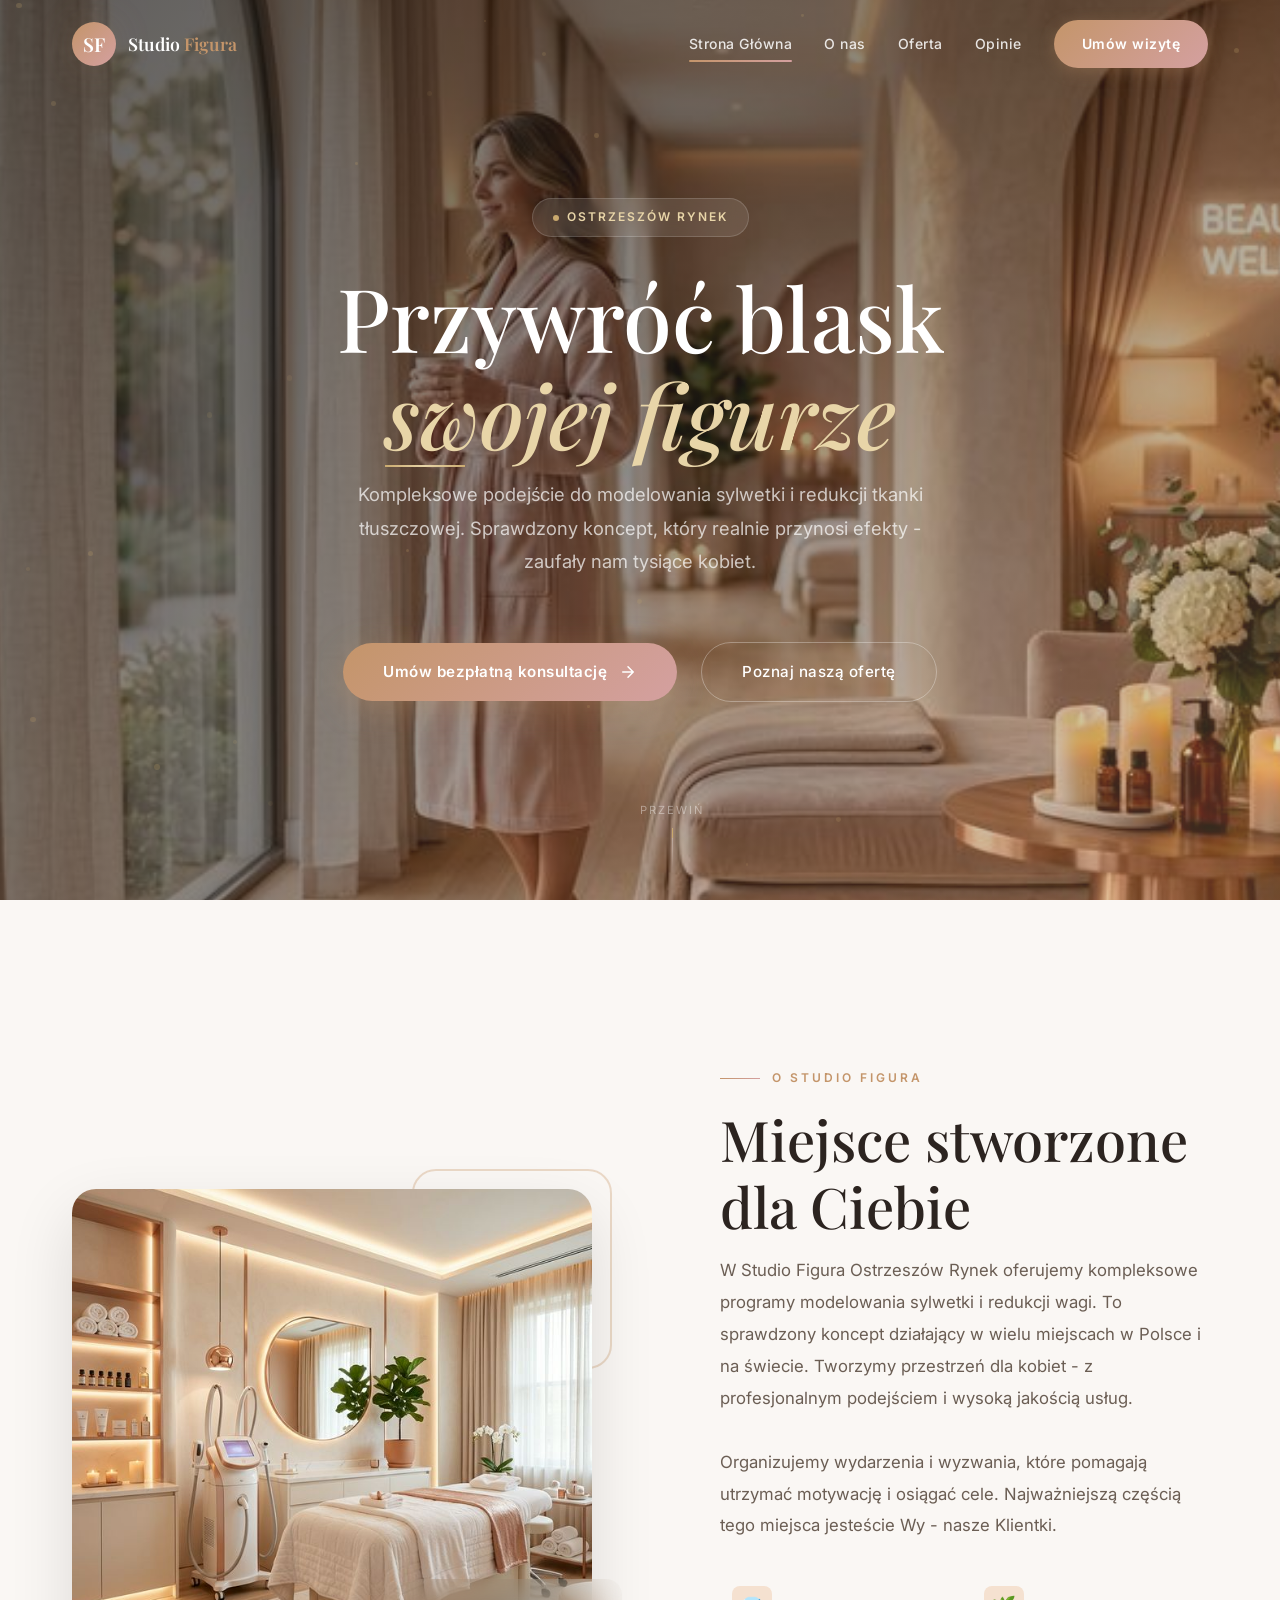
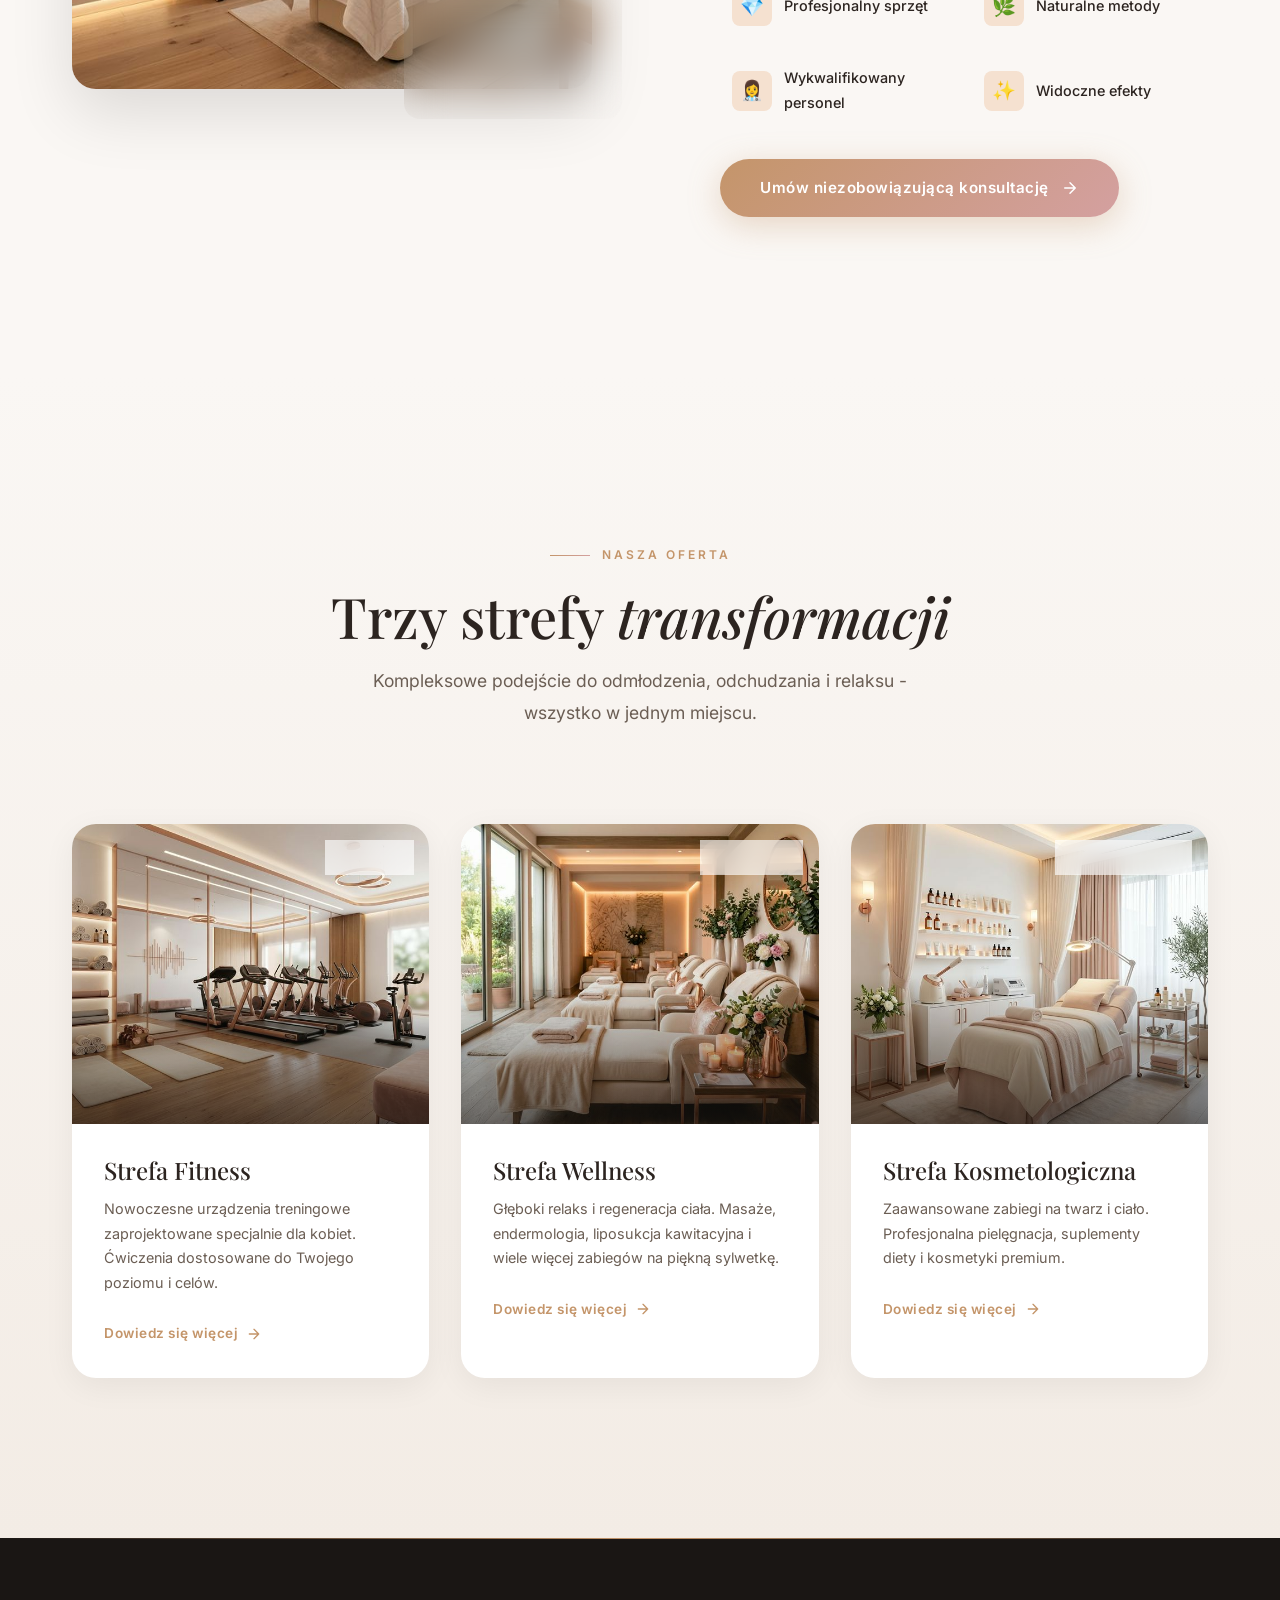
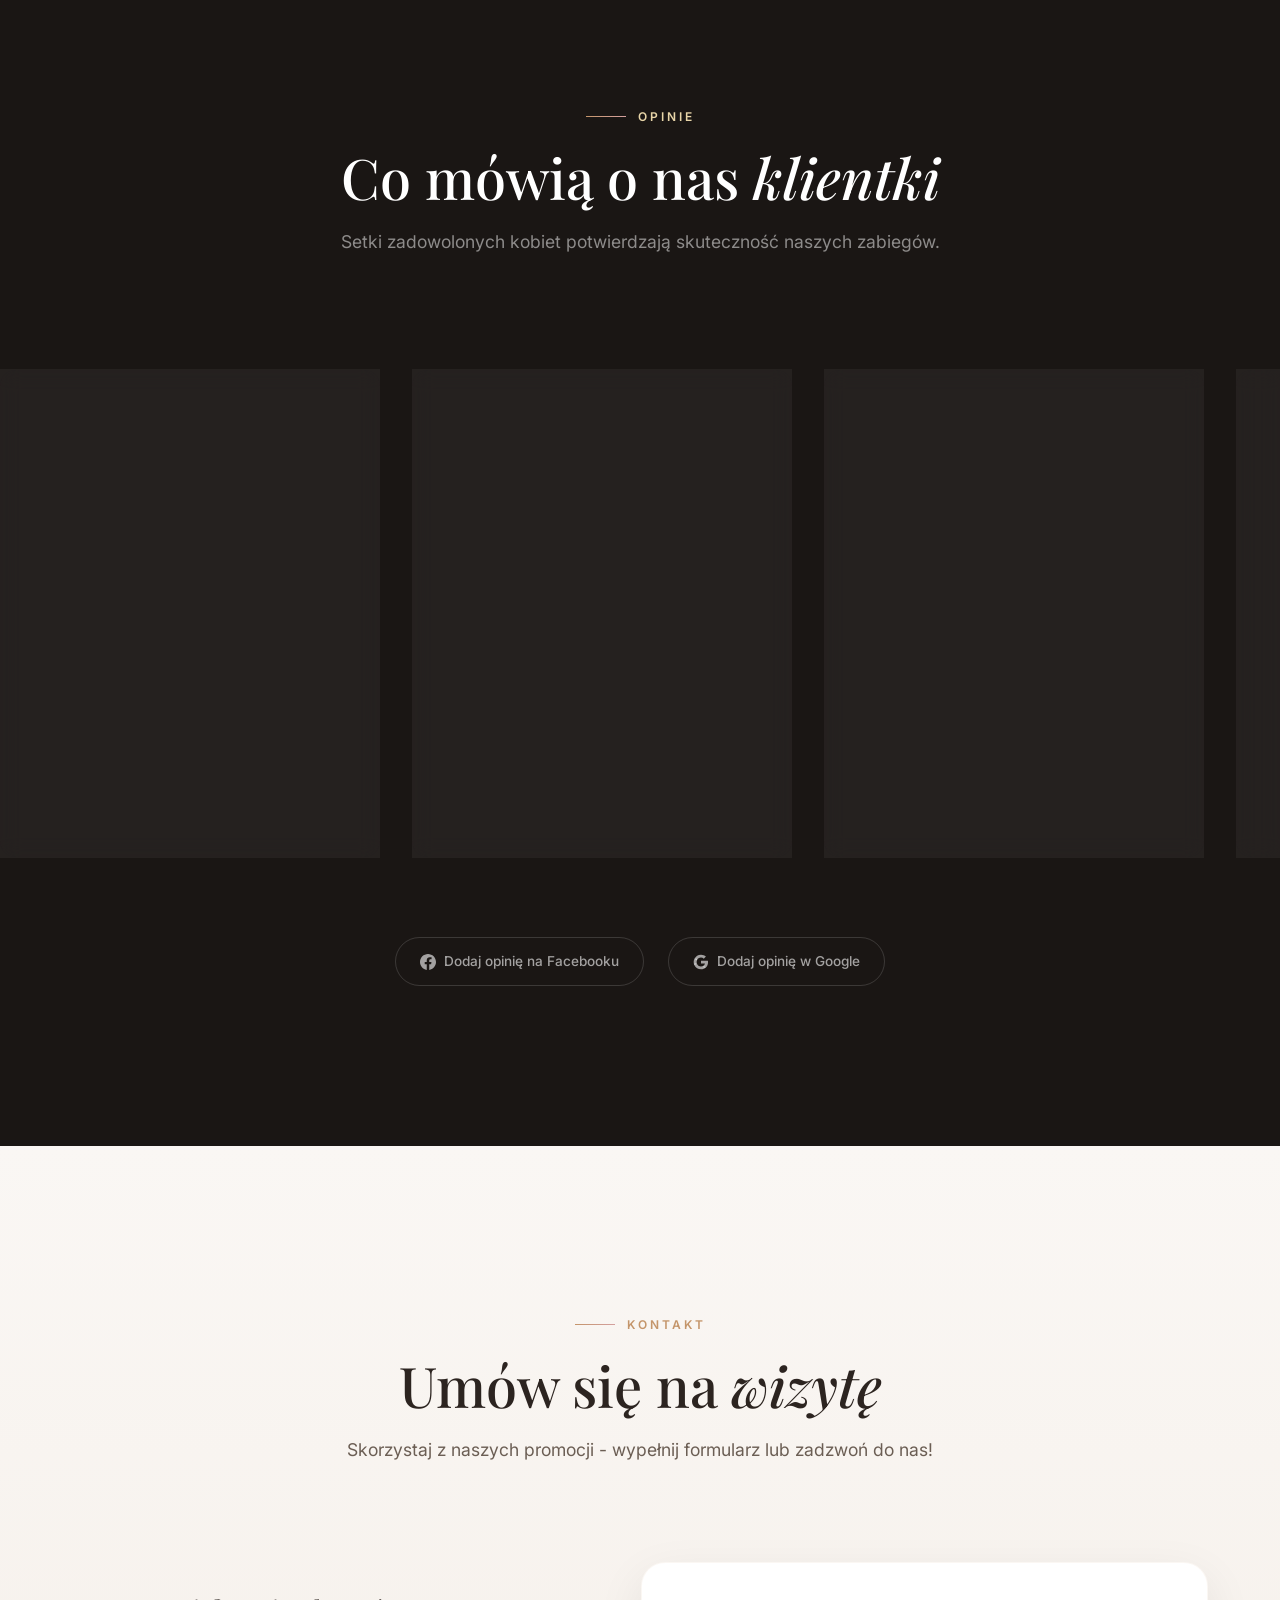
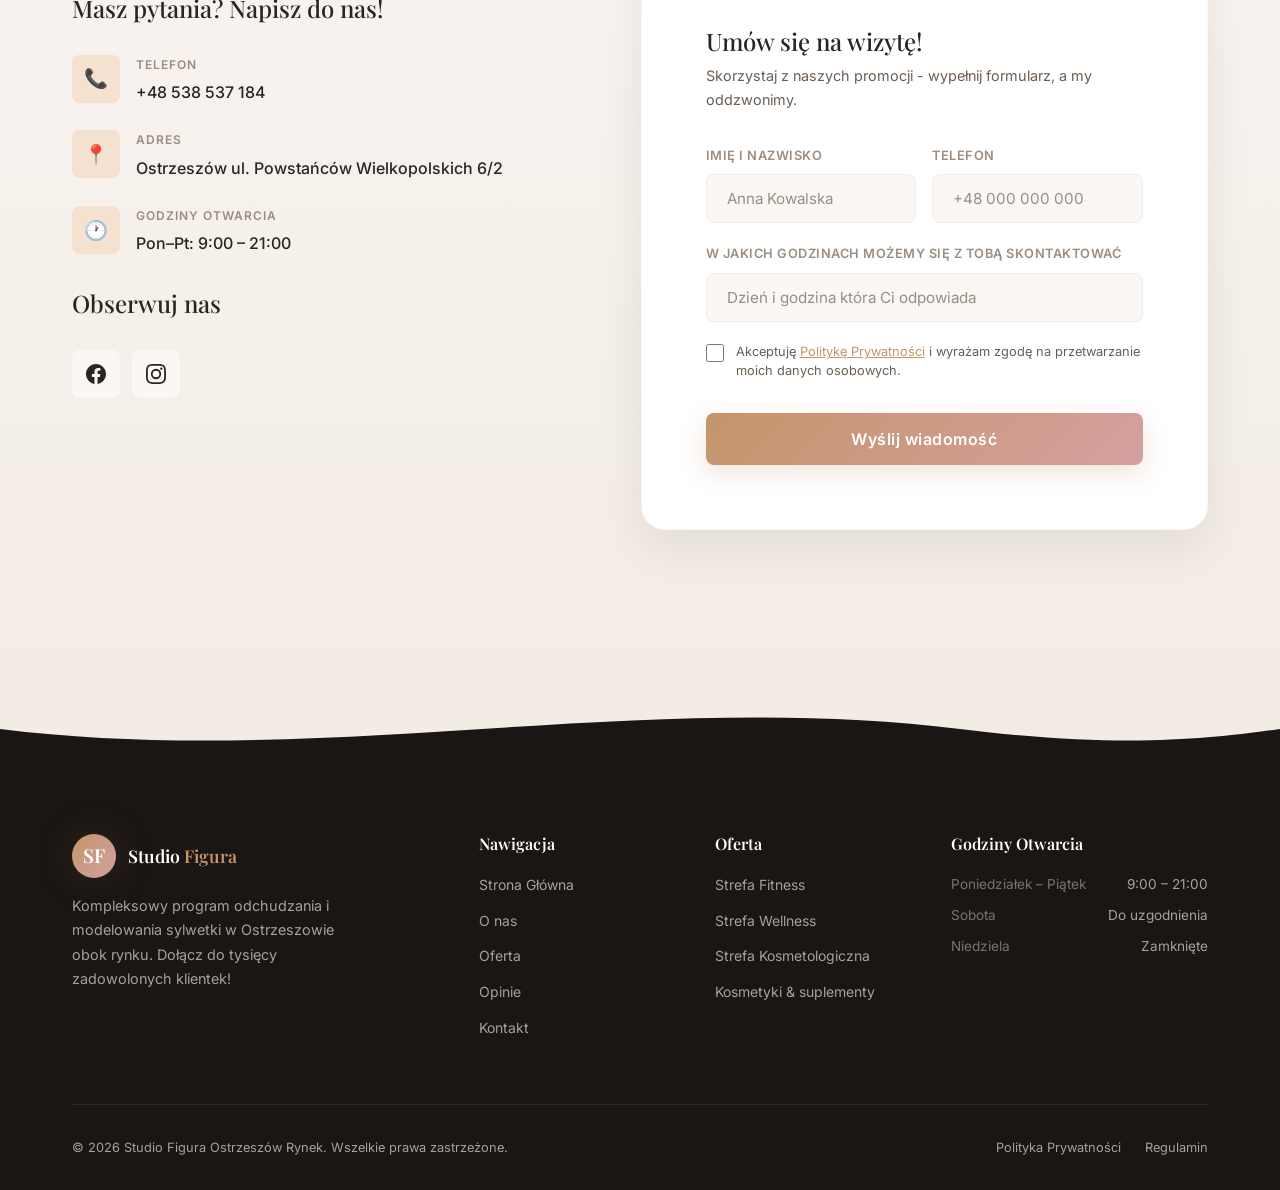
==== index.html @ 3688f2c0 "Update index.html" ====
<!DOCTYPE html>
<html lang="pl">
<head>
  <meta charset="UTF-8">
  <meta name="viewport" content="width=device-width, initial-scale=1.0">
  <title>Studio Studio Figura Ostrzeszów Rynek - Zabiegi modelujące i odchudzające</title>
  <meta name="description" content="Nowoczesne zabiegi modelowania sylwetki w Ostrzeszowie. Kompleksowe programy odchudzania i poprawy wyglądu. Sprawdź efekty na własnej skórze!">
  <link rel="stylesheet" href="styles.css">
  <link rel="icon" href="data:image/svg+xml,<svg xmlns='http://www.w3.org/2000/svg' viewBox='0 0 100 100'><text y='.9em' font-size='90'>✨</text></svg>">
</head>
<body>

  <!-- ======== NAVIGATION ======== -->
  <nav class="navbar" id="navbar">
    <div class="container">
      <a href="#" class="nav-logo">
        <div class="nav-logo-icon">SF</div>
        <div class="nav-logo-text">Studio <span>Figura</span></div>
      </a>

      <div class="nav-links">
        <a href="#home" class="active">Strona Główna</a>
        <a href="#about">O nas</a>
        <a href="#services">Oferta</a>
        <a href="#reviews">Opinie</a>
        <a href="#contact" class="nav-cta">Umów wizytę</a>
      </div>

      <button class="nav-hamburger" id="hamburger" aria-label="Menu">
        <span></span>
        <span></span>
        <span></span>
      </button>
    </div>
  </nav>

  <!-- Mobile Overlay -->
  <div class="nav-mobile-overlay" id="mobileOverlay">
    <a href="#home">Strona Główna</a>
    <a href="#about">O nas</a>
    <a href="#services">Oferta</a>
    <a href="#reviews">Opinie</a>
    <a href="#contact">Kontakt</a>
  </div>

  <!-- ======== HERO ======== -->
  <section class="hero" id="home">
    <div class="hero-bg">
      <img src="images/hero_background.png" alt="Studio Figura wnętrze" loading="eager">
    </div>
    <div class="hero-overlay"></div>

    <div class="hero-particles" id="heroParticles"></div>

    <div class="hero-content">
      <div class="hero-badge">
        <span class="hero-badge-dot"></span>
        Ostrzeszów Rynek
      </div>

      <h1 class="hero-title">
        Przywróć blask<br><em>swojej figurze</em>
      </h1>

      <p class="hero-description">
        Kompleksowe podejście do modelowania sylwetki i redukcji tkanki tłuszczowej. 
  Sprawdzony koncept, który realnie przynosi efekty - zaufały nam tysiące kobiet.
      </p>

      <div class="hero-actions">
        <a href="#contact" class="btn-primary">
          <span>Umów bezpłatną konsultację</span>
          <svg width="18" height="18" viewBox="0 0 24 24" fill="none" stroke="currentColor" stroke-width="2" stroke-linecap="round" stroke-linejoin="round"><path d="M5 12h14M12 5l7 7-7 7"/></svg>
        </a>
        <a href="#services" class="btn-outline">
          <span>Poznaj naszą ofertę</span>
        </a>
      </div>
    </div>

    <div class="hero-scroll-indicator">
      <span>Przewiń</span>
      <div class="scroll-line"></div>
    </div>
  </section>

  <!-- ======== ABOUT ======== -->
  <section class="about" id="about">
    <div class="container">
      <div class="about-grid">

        <div class="about-image-wrapper anim-hidden">
          <div class="about-image">
            <img src="images/treatment_room.png" alt="Gabinet zabiegowy Studio Figura" loading="lazy">
          </div>
          <div class="about-image-accent"></div>
          <div class="about-float-card">
            <div class="stat-number">20+</div>
            <div class="stat-label">Lat doświadczenia</div>
          </div>
        </div>

        <div class="about-content">
          <div class="section-label anim-hidden">O Studio Figura</div>
          <h2 class="section-title anim-hidden anim-delay-1">Miejsce stworzone <br>dla Ciebie</h2>
          <p class="about-text anim-hidden anim-delay-2">
            W Studio Figura Ostrzeszów Rynek oferujemy kompleksowe programy modelowania sylwetki i redukcji wagi. 
  To sprawdzony koncept działający w wielu miejscach w Polsce i na świecie. 
  Tworzymy przestrzeń dla kobiet - z profesjonalnym podejściem i wysoką jakością usług.
          </p>
          <p class="about-text anim-hidden anim-delay-3">
            Organizujemy wydarzenia i wyzwania, które pomagają utrzymać motywację i osiągać cele. 
  Najważniejszą częścią tego miejsca jesteście Wy - nasze Klientki.
          </p>

          <div class="about-features anim-hidden anim-delay-4">
            <div class="about-feature">
              <div class="about-feature-icon">💎</div>
              <div class="about-feature-text">Profesjonalny sprzęt</div>
            </div>
            <div class="about-feature">
              <div class="about-feature-icon">🌿</div>
              <div class="about-feature-text">Naturalne metody</div>
            </div>
            <div class="about-feature">
              <div class="about-feature-icon">👩‍⚕️</div>
              <div class="about-feature-text">Wykwalifikowany personel</div>
            </div>
            <div class="about-feature">
              <div class="about-feature-icon">✨</div>
              <div class="about-feature-text">Widoczne efekty</div>
            </div>
          </div>

          <a href="#contact" class="btn-primary anim-hidden anim-delay-5">
            <span>Umów niezobowiązującą konsultację</span>
            <svg width="18" height="18" viewBox="0 0 24 24" fill="none" stroke="currentColor" stroke-width="2" stroke-linecap="round" stroke-linejoin="round"><path d="M5 12h14M12 5l7 7-7 7"/></svg>
          </a>
        </div>

      </div>
    </div>
  </section>

  <!-- ======== SERVICES / ZONES ======== -->
  <section class="services" id="services">
    <div class="container">
      <div class="services-header">
        <div class="section-label anim-hidden">Nasza Oferta</div>
        <h2 class="section-title anim-hidden anim-delay-1">Trzy strefy <em>transformacji</em></h2>
        <p class="section-subtitle anim-hidden anim-delay-2" style="margin: 0 auto;">
          Kompleksowe podejście do odmłodzenia, odchudzania i relaksu - wszystko w jednym miejscu.
        </p>
      </div>

      <div class="services-grid">
        <!-- Fitness -->
        <div class="service-card anim-hidden">
          <div class="service-card-image">
            <img src="images/fitness_zone.png" alt="Strefa Fitness" loading="lazy">
            <span class="service-card-badge">Fitness</span>
          </div>
          <div class="service-card-content">
            <h3 class="service-card-title">Strefa Fitness</h3>
            <p class="service-card-description">
              Nowoczesne urządzenia treningowe zaprojektowane specjalnie dla kobiet. 
              Ćwiczenia dostosowane do Twojego poziomu i celów.
            </p>
            <a href="#contact" class="service-card-link">
              Dowiedz się więcej
              <svg viewBox="0 0 24 24" fill="none" stroke="currentColor" stroke-width="2" stroke-linecap="round" stroke-linejoin="round"><path d="M5 12h14M12 5l7 7-7 7"/></svg>
            </a>
          </div>
        </div>

        <!-- Wellness -->
        <div class="service-card anim-hidden anim-delay-2">
          <div class="service-card-image">
            <img src="images/wellness_zone.png" alt="Strefa Wellness" loading="lazy">
            <span class="service-card-badge">Wellness</span>
          </div>
          <div class="service-card-content">
            <h3 class="service-card-title">Strefa Wellness</h3>
            <p class="service-card-description">
              Głęboki relaks i regeneracja ciała. Masaże, endermologia, liposukcja kawitacyjna 
              i wiele więcej zabiegów na piękną sylwetkę.
            </p>
            <a href="#contact" class="service-card-link">
              Dowiedz się więcej
              <svg viewBox="0 0 24 24" fill="none" stroke="currentColor" stroke-width="2" stroke-linecap="round" stroke-linejoin="round"><path d="M5 12h14M12 5l7 7-7 7"/></svg>
            </a>
          </div>
        </div>

        <!-- Cosmetology -->
        <div class="service-card anim-hidden anim-delay-4">
          <div class="service-card-image">
            <img src="images/cosmetology_zone.png" alt="Strefa Kosmetologiczna" loading="lazy">
            <span class="service-card-badge">Kosmetologia</span>
          </div>
          <div class="service-card-content">
            <h3 class="service-card-title">Strefa Kosmetologiczna</h3>
            <p class="service-card-description">
              Zaawansowane zabiegi na twarz i ciało. Profesjonalna pielęgnacja, 
              suplementy diety i kosmetyki premium.
            </p>
            <a href="#contact" class="service-card-link">
              Dowiedz się więcej
              <svg viewBox="0 0 24 24" fill="none" stroke="currentColor" stroke-width="2" stroke-linecap="round" stroke-linejoin="round"><path d="M5 12h14M12 5l7 7-7 7"/></svg>
            </a>
          </div>
        </div>
      </div>
    </div>
  </section>

 
  <!-- ======== REVIEWS ======== -->
  <section class="reviews" id="reviews">
    <div class="container">
      <div class="reviews-header">
        <div class="section-label anim-hidden">Opinie</div>
        <h2 class="section-title anim-hidden anim-delay-1">Co mówią o nas <em>klientki</em></h2>
        <p class="section-subtitle anim-hidden anim-delay-2" style="margin: 0 auto;">
          Setki zadowolonych kobiet potwierdzają skuteczność naszych zabiegów.
        </p>
      </div>
    </div>

    <div class="reviews-track">
      <div class="reviews-slider" id="reviewsSlider">
        <!-- Review 1 -->
        <div class="review-card">
          <div class="review-stars">
            <span class="review-star">★</span>
            <span class="review-star">★</span>
            <span class="review-star">★</span>
            <span class="review-star">★</span>
            <span class="review-star">★</span>
          </div>
          <p class="review-text">Jestem zachwycona Od samego początku poczułam się tam mile widziana i zaopiekowana ,Personel jest niezwykle profesjonalny, a jednocześnie bardzo przyjazny i pomocny. Zawsze cierpliwie odpowiadają na wszystkie pytania i dostosowują zabiegi do indywidualnych potrzeb. Widzę realne efekty i czuję się o wiele lepiej ze sobą. To miejsce, do którego chce się wracać i będę wracać polecaaam.</p>
          <div class="review-author">
            <div class="review-avatar">AK</div>
            <div class="review-author-info">
              <span class="review-name">Agnieszka Kobza</span>
              <span class="review-date">Kwiecień 2026</span>
            </div>
            <div class="review-source">
              <svg viewBox="0 0 24 24" fill="currentColor">
  <path d="M21.35 11.1H12v2.8h5.4c-.2 1.3-1.6 3.7-5.4 3.7-3.2 0-5.8-2.6-5.8-5.8S8.8 6 12 6c1.8 0 3 .7 3.7 1.3l2.5-2.4C16.7 3.6 14.5 2.7 12 2.7 6.9 2.7 2.7 7 2.7 12s4.2 9.3 9.3 9.3c5.4 0 9-3.8 9-9 0-.6-.1-1.2-.2-1.9z"/>
</svg>
              Google
            </div>
          </div>
        </div>

<!-- Review 2 -->
        <div class="review-card">
          <div class="review-stars">
            <span class="review-star">★</span>
            <span class="review-star">★</span>
            <span class="review-star">★</span>
            <span class="review-star">★</span>
            <span class="review-star">★</span>
          </div>
          <p class="review-text">Konsultacja na najwyższym poziomie. Miła atmosfera, szczegółowa analiza składu ciała rozjaśniła wszystkie wątpliwości. Dalsze kuracje dobrane pod okiem specjalistów. Szczegółowo omówiony i wyjaśniony sposób dalszego postępowania. Polecam wszystkim, nie tylko kobietą.</p>
          <div class="review-author">
            <div class="review-avatar">JS</div>
            <div class="review-author-info">
              <span class="review-name">Jakub Świerczyński</span>
              <span class="review-date">Kwiecień 2026</span>
            </div>
            <div class="review-source">
              <svg viewBox="0 0 24 24" fill="currentColor">
  <path d="M21.35 11.1H12v2.8h5.4c-.2 1.3-1.6 3.7-5.4 3.7-3.2 0-5.8-2.6-5.8-5.8S8.8 6 12 6c1.8 0 3 .7 3.7 1.3l2.5-2.4C16.7 3.6 14.5 2.7 12 2.7 6.9 2.7 2.7 7 2.7 12s4.2 9.3 9.3 9.3c5.4 0 9-3.8 9-9 0-.6-.1-1.2-.2-1.9z"/>
</svg>
              Google
            </div>
          </div>
        </div>

<!-- Review 3 -->
        <div class="review-card">
          <div class="review-stars">
            <span class="review-star">★</span>
            <span class="review-star">★</span>
            <span class="review-star">★</span>
            <span class="review-star">★</span>
            <span class="review-star">★</span>
          </div>
          <p class="review-text">Na otwarciu było super, bardzo przyjemna obsługa polecam bardzo</p>
          <div class="review-author">
            <div class="review-avatar">JM</div>
            <div class="review-author-info">
              <span class="review-name">Joanna Marcinkowska</span>
              <span class="review-date">Kwiecień 2026</span>
            </div>
            <div class="review-source">
              <svg viewBox="0 0 24 24" fill="currentColor">
  <path d="M21.35 11.1H12v2.8h5.4c-.2 1.3-1.6 3.7-5.4 3.7-3.2 0-5.8-2.6-5.8-5.8S8.8 6 12 6c1.8 0 3 .7 3.7 1.3l2.5-2.4C16.7 3.6 14.5 2.7 12 2.7 6.9 2.7 2.7 7 2.7 12s4.2 9.3 9.3 9.3c5.4 0 9-3.8 9-9 0-.6-.1-1.2-.2-1.9z"/>
</svg>
              Google
            </div>
          </div>
        </div>

<!-- Review 4 -->
        <div class="review-card">
          <div class="review-stars">
            <span class="review-star">★</span>
            <span class="review-star">★</span>
            <span class="review-star">★</span>
            <span class="review-star">★</span>
            <span class="review-star">★</span>
          </div>
          <p class="review-text">Super atmosfera na otwarciu i naprawdę pomocna obsługa na pewno wrócę na zabieg!!!</p>
          <div class="review-author">
            <div class="review-avatar">ZZ</div>
            <div class="review-author-info">
              <span class="review-name">Zuzanna Zuterek</span>
              <span class="review-date">Kwiecień 2026</span>
            </div>
            <div class="review-source">
              <svg viewBox="0 0 24 24" fill="currentColor">
  <path d="M21.35 11.1H12v2.8h5.4c-.2 1.3-1.6 3.7-5.4 3.7-3.2 0-5.8-2.6-5.8-5.8S8.8 6 12 6c1.8 0 3 .7 3.7 1.3l2.5-2.4C16.7 3.6 14.5 2.7 12 2.7 6.9 2.7 2.7 7 2.7 12s4.2 9.3 9.3 9.3c5.4 0 9-3.8 9-9 0-.6-.1-1.2-.2-1.9z"/>
</svg>
              Google
            </div>
          </div>
        </div>

<!-- Review 5 -->
        <div class="review-card">
          <div class="review-stars">
            <span class="review-star">★</span>
            <span class="review-star">★</span>
            <span class="review-star">★</span>
            <span class="review-star">★</span>
            <span class="review-star">★</span>
          </div>
          <p class="review-text">Polecam Studio Figura! 😊
Świetna atmosfera i bardzo profesjonalna obsługa. Jestem świeżo po konsultacji wszystko zostało dokładnie wyjaśnione, a zabiegi idealnie dopasowane do moich potrzeb.🥰</p>
          <div class="review-author">
            <div class="review-avatar">KT</div>
            <div class="review-author-info">
              <span class="review-name">Klaudia Tomczak</span>
              <span class="review-date">Kwiecień 2026</span>
            </div>
            <div class="review-source">
              <svg viewBox="0 0 24 24" fill="currentColor">
  <path d="M21.35 11.1H12v2.8h5.4c-.2 1.3-1.6 3.7-5.4 3.7-3.2 0-5.8-2.6-5.8-5.8S8.8 6 12 6c1.8 0 3 .7 3.7 1.3l2.5-2.4C16.7 3.6 14.5 2.7 12 2.7 6.9 2.7 2.7 7 2.7 12s4.2 9.3 9.3 9.3c5.4 0 9-3.8 9-9 0-.6-.1-1.2-.2-1.9z"/>
</svg>
              Google
            </div>
          </div>
        </div>

<!-- Review 6 -->
        <div class="review-card">
          <div class="review-stars">
            <span class="review-star">★</span>
            <span class="review-star">★</span>
            <span class="review-star">★</span>
            <span class="review-star">★</span>
            <span class="review-star">★</span>
          </div>
          <p class="review-text">Polecam Studio Figura! 😊
Z całego serca polecam Studio Figura w Ostrzeszowie! Profesjonalna obsługa, przemiła atmosfera i indywidualne podejście do każdej klientki sprawiają, że chce się tam wracać. Zabiegi są skuteczne i wykonywane na wysokim poziomie, a efekty naprawdę widać! To idealne miejsce, żeby zadbać o siebie, poprawić samopoczucie i zrelaksować się po ciężkim dniu. Zdecydowanie jedno z najlepszych miejsc w okolicy! ✨</p>
          <div class="review-author">
            <div class="review-avatar">AO</div>
            <div class="review-author-info">
              <span class="review-name">Aleksandra Olek</span>
              <span class="review-date">Kwiecień 2026</span>
            </div>
            <div class="review-source">
              <svg viewBox="0 0 24 24" fill="currentColor">
  <path d="M21.35 11.1H12v2.8h5.4c-.2 1.3-1.6 3.7-5.4 3.7-3.2 0-5.8-2.6-5.8-5.8S8.8 6 12 6c1.8 0 3 .7 3.7 1.3l2.5-2.4C16.7 3.6 14.5 2.7 12 2.7 6.9 2.7 2.7 7 2.7 12s4.2 9.3 9.3 9.3c5.4 0 9-3.8 9-9 0-.6-.1-1.2-.2-1.9z"/>
</svg>
              Google
            </div>
          </div>
        </div>











        <!-- Duplicated for infinite scroll effect -->
       <div class="review-card">
          <div class="review-stars">
            <span class="review-star">★</span>
            <span class="review-star">★</span>
            <span class="review-star">★</span>
            <span class="review-star">★</span>
            <span class="review-star">★</span>
          </div>
          <p class="review-text">Jestem zachwycona Od samego początku poczułam się tam mile widziana i zaopiekowana ,Personel jest niezwykle profesjonalny, a jednocześnie bardzo przyjazny i pomocny. Zawsze cierpliwie odpowiadają na wszystkie pytania i dostosowują zabiegi do indywidualnych potrzeb. Widzę realne efekty i czuję się o wiele lepiej ze sobą. To miejsce, do którego chce się wracać i będę wracać polecaaam.</p>
          <div class="review-author">
            <div class="review-avatar">AK</div>
            <div class="review-author-info">
              <span class="review-name">Agnieszka Kobza</span>
              <span class="review-date">Kwiecień 2026</span>
            </div>
            <div class="review-source">
              <svg viewBox="0 0 24 24" fill="currentColor">
  <path d="M21.35 11.1H12v2.8h5.4c-.2 1.3-1.6 3.7-5.4 3.7-3.2 0-5.8-2.6-5.8-5.8S8.8 6 12 6c1.8 0 3 .7 3.7 1.3l2.5-2.4C16.7 3.6 14.5 2.7 12 2.7 6.9 2.7 2.7 7 2.7 12s4.2 9.3 9.3 9.3c5.4 0 9-3.8 9-9 0-.6-.1-1.2-.2-1.9z"/>
</svg>
              Google
            </div>
          </div>
        </div>

<div class="review-card">
          <div class="review-stars">
            <span class="review-star">★</span>
            <span class="review-star">★</span>
            <span class="review-star">★</span>
            <span class="review-star">★</span>
            <span class="review-star">★</span>
          </div>
          <p class="review-text">Konsultacja na najwyższym poziomie. Miła atmosfera, szczegółowa analiza składu ciała rozjaśniła wszystkie wątpliwości. Dalsze kuracje dobrane pod okiem specjalistów. Szczegółowo omówiony i wyjaśniony sposób dalszego postępowania. Polecam wszystkim, nie tylko kobietą.</p>
          <div class="review-author">
            <div class="review-avatar">JS</div>
            <div class="review-author-info">
              <span class="review-name">Jakub Świerczyński</span>
              <span class="review-date">Kwiecień 2026</span>
            </div>
            <div class="review-source">
             <svg viewBox="0 0 24 24" fill="currentColor">
  <path d="M21.35 11.1H12v2.8h5.4c-.2 1.3-1.6 3.7-5.4 3.7-3.2 0-5.8-2.6-5.8-5.8S8.8 6 12 6c1.8 0 3 .7 3.7 1.3l2.5-2.4C16.7 3.6 14.5 2.7 12 2.7 6.9 2.7 2.7 7 2.7 12s4.2 9.3 9.3 9.3c5.4 0 9-3.8 9-9 0-.6-.1-1.2-.2-1.9z"/>
</svg>
              Google
            </div>
          </div>
        </div>

        <div class="review-card">
          <div class="review-stars">
            <span class="review-star">★</span>
            <span class="review-star">★</span>
            <span class="review-star">★</span>
            <span class="review-star">★</span>
            <span class="review-star">★</span>
          </div>
          <p class="review-text">Na otwarciu było super, bardzo przyjemna obsługa polecam bardzo</p>
          <div class="review-author">
            <div class="review-avatar">JM</div>
            <div class="review-author-info">
              <span class="review-name">Joanna Marcinkowska</span>
              <span class="review-date">Kwiecień 2026</span>
            </div>
            <div class="review-source">
              <svg viewBox="0 0 24 24" fill="currentColor">
  <path d="M21.35 11.1H12v2.8h5.4c-.2 1.3-1.6 3.7-5.4 3.7-3.2 0-5.8-2.6-5.8-5.8S8.8 6 12 6c1.8 0 3 .7 3.7 1.3l2.5-2.4C16.7 3.6 14.5 2.7 12 2.7 6.9 2.7 2.7 7 2.7 12s4.2 9.3 9.3 9.3c5.4 0 9-3.8 9-9 0-.6-.1-1.2-.2-1.9z"/>
</svg>
              Google
            </div>
          </div>
        </div>

        <div class="review-card">
          <div class="review-stars">
            <span class="review-star">★</span>
            <span class="review-star">★</span>
            <span class="review-star">★</span>
            <span class="review-star">★</span>
            <span class="review-star">★</span>
          </div>
          <p class="review-text">Super atmosfera na otwarciu i naprawdę pomocna obsługa na pewno wrócę na zabieg!!!</p>
          <div class="review-author">
            <div class="review-avatar">ZZ</div>
            <div class="review-author-info">
              <span class="review-name">Zuzanna Zuterek</span>
              <span class="review-date">Kwiecień 2026</span>
            </div>
            <div class="review-source">
              <svg viewBox="0 0 24 24" fill="currentColor">
  <path d="M21.35 11.1H12v2.8h5.4c-.2 1.3-1.6 3.7-5.4 3.7-3.2 0-5.8-2.6-5.8-5.8S8.8 6 12 6c1.8 0 3 .7 3.7 1.3l2.5-2.4C16.7 3.6 14.5 2.7 12 2.7 6.9 2.7 2.7 7 2.7 12s4.2 9.3 9.3 9.3c5.4 0 9-3.8 9-9 0-.6-.1-1.2-.2-1.9z"/>
</svg>
              Google
            </div>
          </div>
        </div>

        <div class="review-card">
          <div class="review-stars">
            <span class="review-star">★</span>
            <span class="review-star">★</span>
            <span class="review-star">★</span>
            <span class="review-star">★</span>
            <span class="review-star">★</span>
          </div>
          <p class="review-text">Polecam Studio Figura! 😊
Świetna atmosfera i bardzo profesjonalna obsługa. Jestem świeżo po konsultacji wszystko zostało dokładnie wyjaśnione, a zabiegi idealnie dopasowane do moich potrzeb.🥰</p>
          <div class="review-author">
            <div class="review-avatar">KT</div>
            <div class="review-author-info">
              <span class="review-name">Klaudia Tomczak</span>
              <span class="review-date">Kwiecień 2026</span>
            </div>
            <div class="review-source">
             <svg viewBox="0 0 24 24" fill="currentColor">
  <path d="M21.35 11.1H12v2.8h5.4c-.2 1.3-1.6 3.7-5.4 3.7-3.2 0-5.8-2.6-5.8-5.8S8.8 6 12 6c1.8 0 3 .7 3.7 1.3l2.5-2.4C16.7 3.6 14.5 2.7 12 2.7 6.9 2.7 2.7 7 2.7 12s4.2 9.3 9.3 9.3c5.4 0 9-3.8 9-9 0-.6-.1-1.2-.2-1.9z"/>
</svg>
              Google
            </div>
          </div>
        </div>

        <div class="review-card">
          <div class="review-stars">
            <span class="review-star">★</span>
            <span class="review-star">★</span>
            <span class="review-star">★</span>
            <span class="review-star">★</span>
            <span class="review-star">★</span>
          </div>
          <p class="review-text">Polecam Studio Figura! 😊
Z całego serca polecam Studio Figura w Ostrzeszowie! Profesjonalna obsługa, przemiła atmosfera i indywidualne podejście do każdej klientki sprawiają, że chce się tam wracać. Zabiegi są skuteczne i wykonywane na wysokim poziomie, a efekty naprawdę widać! To idealne miejsce, żeby zadbać o siebie, poprawić samopoczucie i zrelaksować się po ciężkim dniu. Zdecydowanie jedno z najlepszych miejsc w okolicy! ✨</p>
          <div class="review-author">
            <div class="review-avatar">AO</div>
            <div class="review-author-info">
              <span class="review-name">Aleksandra Olek</span>
              <span class="review-date">Kwiecień 2026</span>
            </div>
            <div class="review-source">
              <svg viewBox="0 0 24 24" fill="currentColor">
  <path d="M21.35 11.1H12v2.8h5.4c-.2 1.3-1.6 3.7-5.4 3.7-3.2 0-5.8-2.6-5.8-5.8S8.8 6 12 6c1.8 0 3 .7 3.7 1.3l2.5-2.4C16.7 3.6 14.5 2.7 12 2.7 6.9 2.7 2.7 7 2.7 12s4.2 9.3 9.3 9.3c5.4 0 9-3.8 9-9 0-.6-.1-1.2-.2-1.9z"/>
</svg>
              Google
            </div>
          </div>
        </div>      
      </div>
    </div>


            <div class="container">
      <div class="reviews-cta">
        <a href="https://www.facebook.com/profile.php?id=61580482027238&sk=reviews" target="_blank" rel="noopener">
          <svg width="16" height="16" viewBox="0 0 24 24" fill="currentColor"><path d="M24 12.073c0-6.627-5.373-12-12-12s-12 5.373-12 12c0 5.99 4.388 10.954 10.125 11.854v-8.385H7.078v-3.47h3.047V9.43c0-3.007 1.792-4.669 4.533-4.669 1.312 0 2.686.235 2.686.235v2.953H15.83c-1.491 0-1.956.925-1.956 1.874v2.25h3.328l-.532 3.47h-2.796v8.385C19.612 23.027 24 18.062 24 12.073z"/></svg>
          Dodaj opinię na Facebooku
        </a>
        <a href="https://www.google.com/search?sca_esv=00e10f0057297768&sxsrf=ANbL-n6CQPSEzEboTPtZjNxEI0lLf3u3XA:1776343559784&si=AL3DRZEsmMGCryMMFSHJ3StBhOdZ2-6yYkXd_doETEE1OR-qOT49mRkqeWraNwloJN9IxMeXiBmxLVaX4Bfwt-DuKCNvacOreJtQI7unYJSViXk-3KJYJNNiT9kJEWiD4kxVli5sfOVeoU64bpbjc4_2Wr_FBRwBZA%3D%3D&q=Studio+Figura+Ostrzesz%C3%B3w+Rynek+Opinie&sa=X&ved=2ahUKEwiB6oS3s_KTAxUVJRAIHekMIrQQ0bkNegQIHhAF&cshid=1776343580787049&biw=1920&bih=945&dpr=1" target="_blank" rel="noopener">
          <svg width="16" height="16" viewBox="0 0 24 24" fill="currentColor"><path d="M22.56 12.25c0-.78-.07-1.53-.2-2.25H12v4.26h5.92a5.06 5.06 0 01-2.2 3.32v2.77h3.57c2.08-1.92 3.28-4.74 3.28-8.1z"/><path d="M12 23c2.97 0 5.46-.98 7.28-2.66l-3.57-2.77c-.98.66-2.23 1.06-3.71 1.06-2.86 0-5.29-1.93-6.16-4.53H2.18v2.84C3.99 20.53 7.7 23 12 23z"/><path d="M5.84 14.09c-.22-.66-.35-1.36-.35-2.09s.13-1.43.35-2.09V7.07H2.18C1.43 8.55 1 10.22 1 12s.43 3.45 1.18 4.93l2.85-2.22.81-.62z"/><path d="M12 5.38c1.62 0 3.06.56 4.21 1.64l3.15-3.15C17.45 2.09 14.97 1 12 1 7.7 1 3.99 3.47 2.18 7.07l3.66 2.84c.87-2.6 3.3-4.53 6.16-4.53z"/></svg>
          Dodaj opinię w Google
        </a>
      </div>
    </div>
  </section>

  <!-- ======== CONTACT ======== -->
  <section class="contact" id="contact">
    <div class="container">
      <div class="services-header">
        <div class="section-label anim-hidden">Kontakt</div>
        <h2 class="section-title anim-hidden anim-delay-1">Umów się na <em>wizytę</em></h2>
        <p class="section-subtitle anim-hidden anim-delay-2" style="margin: 0 auto;">
          Skorzystaj z naszych promocji - wypełnij formularz lub zadzwoń do nas!
        </p>
      </div>

      <div class="contact-grid">
        <div class="contact-info anim-hidden">
          <h3>Masz pytania? Napisz do nas!</h3>
          <div class="contact-details">
            <div class="contact-detail">
              <div class="contact-detail-icon">📞</div>
              <div class="contact-detail-text">
                <span class="contact-detail-label">Telefon</span>
                <a href="tel:+48538 537 184" class="contact-detail-value">+48 538 537 184</a>
              </div>
            </div>
            <div class="contact-detail">
              <div class="contact-detail-icon">📍</div>
              <div class="contact-detail-text">
                <span class="contact-detail-label">Adres</span>
                <span class="contact-detail-value">Ostrzeszów ul. Powstańców Wielkopolskich 6/2</span>
              </div>
            </div>
            <div class="contact-detail">
              <div class="contact-detail-icon">🕐</div>
              <div class="contact-detail-text">
                <span class="contact-detail-label">Godziny otwarcia</span>
                <span class="contact-detail-value">Pon–Pt: 9:00 – 21:00</span>
              </div>
            </div>
          </div>

          <h3 style="margin-top: 2rem;">Obserwuj nas</h3>
          <div class="contact-social">
            <a href="https://www.facebook.com/profile.php?id=61580482027238&sk=about" aria-label="Facebook">
              <svg width="20" height="20" viewBox="0 0 24 24" fill="currentColor"><path d="M24 12.073c0-6.627-5.373-12-12-12s-12 5.373-12 12c0 5.99 4.388 10.954 10.125 11.854v-8.385H7.078v-3.47h3.047V9.43c0-3.007 1.792-4.669 4.533-4.669 1.312 0 2.686.235 2.686.235v2.953H15.83c-1.491 0-1.956.925-1.956 1.874v2.25h3.328l-.532 3.47h-2.796v8.385C19.612 23.027 24 18.062 24 12.073z"/></svg>
            </a>
            <a href="https://www.instagram.com/sf_ostrzeszow_rynek/" target="_blank" rel="noopener" aria-label="Instagram">
              <svg width="20" height="20" viewBox="0 0 24 24" fill="currentColor"><path d="M12 2.163c3.204 0 3.584.012 4.85.07 3.252.148 4.771 1.691 4.919 4.919.058 1.265.069 1.645.069 4.849 0 3.205-.012 3.584-.069 4.849-.149 3.225-1.664 4.771-4.919 4.919-1.266.058-1.644.07-4.85.07-3.204 0-3.584-.012-4.849-.07-3.26-.149-4.771-1.699-4.919-4.92-.058-1.265-.07-1.644-.07-4.849 0-3.204.013-3.583.07-4.849.149-3.227 1.664-4.771 4.919-4.919 1.266-.057 1.645-.069 4.849-.069zM12 0C8.741 0 8.333.014 7.053.072 2.695.272.273 2.69.073 7.052.014 8.333 0 8.741 0 12c0 3.259.014 3.668.072 4.948.2 4.358 2.618 6.78 6.98 6.98C8.333 23.986 8.741 24 12 24c3.259 0 3.668-.014 4.948-.072 4.354-.2 6.782-2.618 6.979-6.98.059-1.28.073-1.689.073-4.948 0-3.259-.014-3.667-.072-4.947-.196-4.354-2.617-6.78-6.979-6.98C15.668.014 15.259 0 12 0zm0 5.838a6.162 6.162 0 100 12.324 6.162 6.162 0 000-12.324zM12 16a4 4 0 110-8 4 4 0 010 8zm6.406-11.845a1.44 1.44 0 100 2.881 1.44 1.44 0 000-2.881z"/></svg>
            </a>
          </div>
        </div>

        <div class="contact-form-wrapper anim-hidden anim-delay-2">
          <h3>Umów się na wizytę!</h3>
          <p>Skorzystaj z naszych promocji - wypełnij formularz, a my oddzwonimy.</p>

          <form id="contactForm" onsubmit="handleSubmit(event)">
            <div class="form-row">
              <div class="form-group">
                <label class="form-label" for="name">Imię i nazwisko</label>
                <input type="text" id="name" class="form-input" placeholder="Anna Kowalska" required>
              </div>
              <div class="form-group">
                <label class="form-label" for="phone">Telefon</label>
                <input type="tel" id="phone" class="form-input" placeholder="+48 000 000 000" required>
              </div>
            </div>

            <div class="form-group">
              <label class="form-label" for="email">W jakich godzinach możemy się z tobą skontaktować</label>
              <input type="email" id="email" class="form-input" placeholder="Dzień i godzina która Ci odpowiada">
            </div>


            <div class="form-checkbox">
              <input type="checkbox" id="privacy" name="privacy_consent" required>
              <label for="privacy">
                Akceptuję <a href="./privacy-policy/" target="_blank" rel="noopener noreferrer">Politykę Prywatności</a>
                i wyrażam zgodę na przetwarzanie moich danych osobowych.
              </label>
            </div>

            <button type="submit" class="btn-submit" id="submitBtn">
              Wyślij wiadomość
            </button>
          </form>
        </div>
      </div>
    </div>
  </section>

  <!-- ======== FOOTER WAVE ======== -->
  <div class="footer-wave">
    <svg viewBox="0 0 1440 80" preserveAspectRatio="none">
      <path d="M0,40 C360,80 720,0 1080,40 C1260,60 1360,50 1440,40 L1440,0 L0,0 Z" fill="var(--color-bg-alt)"></path>
    </svg>
  </div>

  <!-- ======== FOOTER ======== -->
  <footer class="footer">
    <div class="container">
      <div class="footer-grid">
        <div class="footer-brand">
          <a href="#" class="nav-logo">
            <div class="nav-logo-icon">SF</div>
            <div class="nav-logo-text">Studio <span>Figura</span></div>
          </a>
          <p>Kompleksowy program odchudzania i modelowania sylwetki w Ostrzeszowie obok rynku. Dołącz do tysięcy zadowolonych klientek!</p>
        </div>

        <div>
          <h4 class="footer-heading">Nawigacja</h4>
          <div class="footer-links">
            <a href="#home">Strona Główna</a>
            <a href="#about">O nas</a>
            <a href="#services">Oferta</a>
            <a href="#reviews">Opinie</a>
            <a href="#contact">Kontakt</a>
          </div>
        </div>

        <div>
          <h4 class="footer-heading">Oferta</h4>
          <div class="footer-links">
            <a href="#services">Strefa Fitness</a>
            <a href="#services">Strefa Wellness</a>
            <a href="#services">Strefa Kosmetologiczna</a>
            <a href="#services">Kosmetyki & suplementy</a>
          </div>
        </div>

        <div>
          <h4 class="footer-heading">Godziny Otwarcia</h4>
          <div class="footer-hours">
            <div class="footer-hour">
              <span>Poniedziałek – Piątek</span>
              <span>9:00 – 21:00</span>
            </div>
            <div class="footer-hour">
              <span>Sobota</span>
              <span>Do uzgodnienia</span>
            </div>
            <div class="footer-hour">
              <span>Niedziela</span>
              <span>Zamknięte</span>
            </div>
          </div>
        </div>
      </div>

      <div class="footer-bottom">
        <p>© 2026 Studio Figura Ostrzeszów Rynek. Wszelkie prawa zastrzeżone.</p>
        <div class="footer-bottom-links">
          <a href="./privacy-policy/">Polityka Prywatności</a>
          <a href="./terms-and-conditions/">Regulamin</a>
        </div>
      </div>
    </div>
  </footer>

  <!-- Lightbox -->
  <div class="lightbox" id="lightbox">
    <button class="lightbox-close" id="lightboxClose" aria-label="Zamknij">×</button>
    <img src="" alt="Podgląd zdjęcia" id="lightboxImage">
  </div>

  <script src="script.js"></script>
</body>
</html>
---- styles.css ----
/* =========================================
   Studio Figura Wola — Premium Design System
   ========================================= */

/* --- Fonts --- */
@import url('https://fonts.googleapis.com/css2?family=Playfair+Display:ital,wght@0,400;0,500;0,600;0,700;1,400;1,500&family=Inter:wght@300;400;500;600;700&display=swap');

/* --- Custom Properties --- */
:root {
  /* Colors */
  --color-bg: #faf7f4;
  --color-bg-alt: #f3ece5;
  --color-surface: #ffffff;
  --color-surface-glass: rgba(255, 255, 255, 0.65);
  --color-text: #2c2420;
  --color-text-light: #6b5e54;
  --color-text-muted: #9a8d82;
  --color-accent: #c4956a;
  --color-accent-light: #dbb99a;
  --color-accent-dark: #a07548;
  --color-rose: #d4a0a0;
  --color-rose-light: #f0d4d4;
  --color-blush: #f5e1d0;
  --color-gold: #c9a96e;
  --color-gold-shimmer: #e8d5a8;
  --color-dark: #1a1614;
  --color-dark-soft: #2c2420;

  /* Gradients */
  --gradient-hero: linear-gradient(135deg, rgba(26, 22, 20, 0.7) 0%, rgba(44, 36, 32, 0.5) 50%, rgba(196, 149, 106, 0.3) 100%);
  --gradient-accent: linear-gradient(135deg, #c4956a, #d4a0a0);
  --gradient-gold: linear-gradient(135deg, #c9a96e, #e8d5a8, #c9a96e);
  --gradient-surface: linear-gradient(180deg, #faf7f4 0%, #f3ece5 100%);

  /* Typography */
  --font-heading: 'Playfair Display', Georgia, serif;
  --font-body: 'Inter', -apple-system, BlinkMacSystemFont, sans-serif;

  /* Spacing */
  --space-xs: 0.5rem;
  --space-sm: 1rem;
  --space-md: 2rem;
  --space-lg: 4rem;
  --space-xl: 6rem;
  --space-2xl: 10rem;

  /* Borders & Radius */
  --radius-sm: 8px;
  --radius-md: 16px;
  --radius-lg: 24px;
  --radius-xl: 40px;
  --radius-full: 50%;

  /* Shadows */
  --shadow-sm: 0 2px 8px rgba(0, 0, 0, 0.04);
  --shadow-md: 0 8px 32px rgba(0, 0, 0, 0.06);
  --shadow-lg: 0 16px 48px rgba(0, 0, 0, 0.08);
  --shadow-xl: 0 24px 64px rgba(0, 0, 0, 0.12);
  --shadow-glow: 0 0 40px rgba(196, 149, 106, 0.15);
  --shadow-glass: 0 8px 32px rgba(0, 0, 0, 0.08), inset 0 1px 0 rgba(255, 255, 255, 0.5);

  /* Transitions */
  --ease-out: cubic-bezier(0.16, 1, 0.3, 1);
  --ease-spring: cubic-bezier(0.34, 1.56, 0.64, 1);
  --transition-fast: 0.2s var(--ease-out);
  --transition-base: 0.4s var(--ease-out);
  --transition-slow: 0.8s var(--ease-out);
  --transition-glacial: 1.2s var(--ease-out);
}

/* --- Reset & Base --- */
*, *::before, *::after {
  margin: 0;
  padding: 0;
  box-sizing: border-box;
}

html {
  scroll-behavior: smooth;
  font-size: 16px;
  -webkit-font-smoothing: antialiased;
  -moz-osx-font-smoothing: grayscale;
}

body {
  font-family: var(--font-body);
  color: var(--color-text);
  background-color: var(--color-bg);
  line-height: 1.7;
  overflow-x: hidden;
}

h1, h2, h3, h4, h5, h6 {
  font-family: var(--font-heading);
  font-weight: 500;
  line-height: 1.2;
}

img {
  max-width: 100%;
  height: auto;
  display: block;
}

a {
  text-decoration: none;
  color: inherit;
  transition: color var(--transition-fast);
}

button {
  font-family: var(--font-body);
  border: none;
  cursor: pointer;
}

ul { list-style: none; }

/* --- Utility Classes --- */
.container {
  max-width: 1200px;
  margin: 0 auto;
  padding: 0 var(--space-md);
}

.section-label {
  display: inline-flex;
  align-items: center;
  gap: 0.75rem;
  font-size: 0.75rem;
  font-weight: 600;
  letter-spacing: 3px;
  text-transform: uppercase;
  color: var(--color-accent);
  margin-bottom: var(--space-sm);
}

.section-label::before {
  content: '';
  width: 40px;
  height: 1px;
  background: var(--gradient-accent);
}

.section-title {
  font-size: clamp(2rem, 5vw, 3.5rem);
  color: var(--color-text);
  margin-bottom: var(--space-sm);
}

.section-subtitle {
  font-size: 1.1rem;
  color: var(--color-text-light);
  max-width: 600px;
  line-height: 1.8;
}

/* --- Animations --- */
@keyframes fadeInUp {
  from { opacity: 0; transform: translateY(40px); }
  to { opacity: 1; transform: translateY(0); }
}

@keyframes fadeInLeft {
  from { opacity: 0; transform: translateX(-40px); }
  to { opacity: 1; transform: translateX(0); }
}

@keyframes fadeInRight {
  from { opacity: 0; transform: translateX(40px); }
  to { opacity: 1; transform: translateX(0); }
}

@keyframes fadeIn {
  from { opacity: 0; }
  to { opacity: 1; }
}

@keyframes scaleIn {
  from { opacity: 0; transform: scale(0.9); }
  to { opacity: 1; transform: scale(1); }
}

@keyframes shimmer {
  0% { background-position: -200% center; }
  100% { background-position: 200% center; }
}

@keyframes float {
  0%, 100% { transform: translateY(0); }
  50% { transform: translateY(-20px); }
}

@keyframes pulse {
  0%, 100% { opacity: 0.4; }
  50% { opacity: 1; }
}

@keyframes slideInNav {
  from { opacity: 0; transform: translateY(-20px); }
  to { opacity: 1; transform: translateY(0); }
}

@keyframes heroText {
  from { opacity: 0; transform: translateY(60px); filter: blur(10px); }
  to { opacity: 1; transform: translateY(0); filter: blur(0); }
}

@keyframes expandLine {
  from { width: 0; }
  to { width: 80px; }
}

@keyframes rotateIn {
  from { opacity: 0; transform: rotate(-10deg) scale(0.9); }
  to { opacity: 1; transform: rotate(0) scale(1); }
}

.anim-hidden {
  opacity: 0;
  transform: translateY(40px);
  transition: opacity 0.8s var(--ease-out), transform 0.8s var(--ease-out);
}

.anim-visible {
  opacity: 1;
  transform: translateY(0);
}

.anim-delay-1 { transition-delay: 0.1s !important; }
.anim-delay-2 { transition-delay: 0.2s !important; }
.anim-delay-3 { transition-delay: 0.3s !important; }
.anim-delay-4 { transition-delay: 0.4s !important; }
.anim-delay-5 { transition-delay: 0.5s !important; }

/* =========================================
   NAVIGATION
   ========================================= */
.navbar {
  position: fixed;
  top: 0;
  left: 0;
  right: 0;
  z-index: 1000;
  padding: 1.25rem 0;
  transition: all var(--transition-base);
  animation: slideInNav 0.8s var(--ease-out);
}

.navbar.scrolled {
  padding: 0.75rem 0;
  background: var(--color-surface-glass);
  backdrop-filter: blur(20px) saturate(180%);
  -webkit-backdrop-filter: blur(20px) saturate(180%);
  border-bottom: 1px solid rgba(196, 149, 106, 0.1);
  box-shadow: var(--shadow-sm);
}

.navbar .container {
  display: flex;
  align-items: center;
  justify-content: space-between;
}

.nav-logo {
  display: flex;
  align-items: center;
  gap: 0.75rem;
  z-index: 10;
}

.nav-logo-icon {
  width: 44px;
  height: 44px;
  border-radius: var(--radius-full);
  background: var(--gradient-accent);
  display: flex;
  align-items: center;
  justify-content: center;
  font-family: var(--font-heading);
  font-size: 1.2rem;
  font-weight: 600;
  color: white;
  box-shadow: var(--shadow-glow);
}

.nav-logo-text {
  font-family: var(--font-heading);
  font-size: 1.1rem;
  font-weight: 600;
  color: var(--color-text);
}

.nav-logo-text span {
  color: var(--color-accent);
}

.navbar:not(.scrolled) .nav-logo-text {
  color: white;
}

.nav-links {
  display: flex;
  align-items: center;
  gap: 2rem;
}

.nav-links a {
  font-size: 0.875rem;
  font-weight: 500;
  letter-spacing: 0.5px;
  color: var(--color-text-light);
  position: relative;
  padding: 0.25rem 0;
}

.navbar:not(.scrolled) .nav-links a {
  color: rgba(255, 255, 255, 0.85);
}

.nav-links a::after {
  content: '';
  position: absolute;
  bottom: -2px;
  left: 0;
  width: 0;
  height: 2px;
  background: var(--gradient-accent);
  border-radius: 2px;
  transition: width var(--transition-base);
}

.nav-links a:hover::after,
.nav-links a.active::after {
  width: 100%;
}

.nav-links a:hover {
  color: var(--color-accent);
}

.navbar:not(.scrolled) .nav-links a:hover {
  color: white;
}

.nav-cta {
  padding: 0.75rem 1.75rem !important;
  background: var(--gradient-accent) !important;
  color: white !important;
  border-radius: var(--radius-xl) !important;
  font-weight: 600 !important;
  letter-spacing: 0.5px !important;
  box-shadow: 0 4px 16px rgba(196, 149, 106, 0.3);
  transition: all var(--transition-base) !important;
}

.nav-cta::after {
  display: none !important;
}

.nav-cta:hover {
  transform: translateY(-2px);
  box-shadow: 0 8px 24px rgba(196, 149, 106, 0.4) !important;
}

/* Hamburger */
.nav-hamburger {
  display: none;
  flex-direction: column;
  gap: 5px;
  background: none;
  padding: 0.5rem;
  z-index: 10;
}

.nav-hamburger span {
  width: 24px;
  height: 2px;
  background: var(--color-text);
  border-radius: 2px;
  transition: all var(--transition-base);
}

.navbar:not(.scrolled) .nav-hamburger span {
  background: white;
}

.nav-hamburger.active span:nth-child(1) {
  transform: rotate(45deg) translate(5px, 5px);
}

.nav-hamburger.active span:nth-child(2) {
  opacity: 0;
}

.nav-hamburger.active span:nth-child(3) {
  transform: rotate(-45deg) translate(5px, -5px);
}

/* Mobile overlay */
.nav-mobile-overlay {
  display: none;
  position: fixed;
  inset: 0;
  background: rgba(26, 22, 20, 0.95);
  backdrop-filter: blur(20px);
  z-index: 5;
  flex-direction: column;
  align-items: center;
  justify-content: center;
  gap: 2rem;
  opacity: 0;
  transition: opacity var(--transition-base);
}

.nav-mobile-overlay.active {
  display: flex;
  opacity: 1;
}

.nav-mobile-overlay a {
  font-family: var(--font-heading);
  font-size: 1.75rem;
  color: rgba(255, 255, 255, 0.8);
  transition: all var(--transition-base);
}

.nav-mobile-overlay a:hover {
  color: var(--color-accent-light);
  transform: translateX(10px);
}

/* =========================================
   HERO SECTION
   ========================================= */
.hero {
  position: relative;
  min-height: 100vh;
  display: flex;
  align-items: center;
  justify-content: center;
  overflow: hidden;
}

.hero-bg {
  position: absolute;
  inset: 0;
  z-index: 0;
}

.hero-bg img {
  width: 100%;
  height: 100%;
  object-fit: cover;
  transform: scale(1.1);
  transition: transform 8s linear;
}

.hero:hover .hero-bg img {
  transform: scale(1);
}

.hero-overlay {
  position: absolute;
  inset: 0;
  background: var(--gradient-hero);
  z-index: 1;
}

.hero-particles {
  position: absolute;
  inset: 0;
  z-index: 2;
  pointer-events: none;
}

.hero-particle {
  position: absolute;
  width: 4px;
  height: 4px;
  background: rgba(201, 169, 110, 0.4);
  border-radius: 50%;
  animation: float 6s ease-in-out infinite;
}

.hero-content {
  position: relative;
  z-index: 3;
  text-align: center;
  max-width: 900px;
  padding: 0 var(--space-md);
}

.hero-badge {
  display: inline-flex;
  align-items: center;
  gap: 0.5rem;
  padding: 0.5rem 1.25rem;
  background: rgba(255, 255, 255, 0.1);
  backdrop-filter: blur(10px);
  border: 1px solid rgba(255, 255, 255, 0.15);
  border-radius: var(--radius-xl);
  font-size: 0.75rem;
  font-weight: 600;
  letter-spacing: 2px;
  text-transform: uppercase;
  color: var(--color-gold-shimmer);
  margin-bottom: var(--space-md);
  animation: heroText 1s var(--ease-out) 0.2s both;
}

.hero-badge-dot {
  width: 6px;
  height: 6px;
  background: var(--color-gold);
  border-radius: 50%;
  animation: pulse 2s ease-in-out infinite;
}

.hero-title {
  font-size: clamp(2.5rem, 7vw, 5.5rem);
  color: white;
  margin-bottom: var(--space-sm);
  animation: heroText 1s var(--ease-out) 0.4s both;
  line-height: 1.1;
}

.hero-title em {
  font-style: italic;
  color: var(--color-gold-shimmer);
  position: relative;
}

.hero-title em::after {
  content: '';
  position: absolute;
  bottom: 5px;
  left: 0;
  right: 0;
  height: 2px;
  background: var(--gradient-gold);
  animation: expandLine 1s var(--ease-out) 1.5s both;
}

.hero-description {
  font-size: 1.15rem;
  color: rgba(255, 255, 255, 0.7);
  max-width: 600px;
  margin: 0 auto var(--space-lg);
  line-height: 1.8;
  animation: heroText 1s var(--ease-out) 0.6s both;
}

.hero-actions {
  display: flex;
  align-items: center;
  justify-content: center;
  gap: 1.5rem;
  flex-wrap: wrap;
  animation: heroText 1s var(--ease-out) 0.8s both;
}

.btn-primary {
  display: inline-flex;
  align-items: center;
  gap: 0.75rem;
  padding: 1rem 2.5rem;
  background: var(--gradient-accent);
  color: white;
  border-radius: var(--radius-xl);
  font-weight: 600;
  font-size: 0.95rem;
  letter-spacing: 0.5px;
  box-shadow: 0 8px 32px rgba(196, 149, 106, 0.35);
  transition: all var(--transition-base);
  position: relative;
  overflow: hidden;
}

.btn-primary::before {
  content: '';
  position: absolute;
  inset: 0;
  background: linear-gradient(90deg, transparent, rgba(255, 255, 255, 0.2), transparent);
  transform: translateX(-100%);
  transition: transform 0.6s;
}

.btn-primary:hover::before {
  transform: translateX(100%);
}

.btn-primary:hover {
  transform: translateY(-3px);
  box-shadow: 0 12px 40px rgba(196, 149, 106, 0.45);
}

.btn-outline {
  display: inline-flex;
  align-items: center;
  gap: 0.75rem;
  padding: 1rem 2.5rem;
  background: transparent;
  color: white;
  border: 1.5px solid rgba(255, 255, 255, 0.3);
  border-radius: var(--radius-xl);
  font-weight: 500;
  font-size: 0.95rem;
  letter-spacing: 0.5px;
  transition: all var(--transition-base);
  backdrop-filter: blur(5px);
}

.btn-outline:hover {
  background: rgba(255, 255, 255, 0.1);
  border-color: rgba(255, 255, 255, 0.5);
  transform: translateY(-3px);
}

.hero-scroll-indicator {
  position: absolute;
  bottom: 2rem;
  left: 50%;
  transform: translateX(-50%);
  z-index: 3;
  display: flex;
  flex-direction: column;
  align-items: center;
  gap: 0.5rem;
  animation: heroText 1s var(--ease-out) 1.2s both;
}

.hero-scroll-indicator span {
  font-size: 0.7rem;
  letter-spacing: 2px;
  text-transform: uppercase;
  color: rgba(255, 255, 255, 0.4);
}

.scroll-line {
  width: 1px;
  height: 40px;
  background: linear-gradient(180deg, rgba(255, 255, 255, 0.4), transparent);
  position: relative;
}

.scroll-line::after {
  content: '';
  position: absolute;
  top: 0;
  left: 0;
  width: 100%;
  height: 10px;
  background: var(--color-gold);
  border-radius: 2px;
  animation: scrollDown 2s ease-in-out infinite;
}

@keyframes scrollDown {
  0% { top: 0; opacity: 1; }
  100% { top: 100%; opacity: 0; }
}

/* =========================================
   ABOUT SECTION
   ========================================= */
.about {
  padding: var(--space-2xl) 0;
  position: relative;
  overflow: hidden;
}

.about-grid {
  display: grid;
  grid-template-columns: 1fr 1fr;
  gap: var(--space-xl);
  align-items: center;
}

.about-image-wrapper {
  position: relative;
}

.about-image {
  border-radius: var(--radius-lg);
  overflow: hidden;
  box-shadow: var(--shadow-xl);
  position: relative;
}

.about-image img {
  width: 100%;
  height: 500px;
  object-fit: cover;
  transition: transform var(--transition-slow);
}

.about-image:hover img {
  transform: scale(1.05);
}

.about-image-accent {
  position: absolute;
  top: -20px;
  right: -20px;
  width: 200px;
  height: 200px;
  border: 2px solid var(--color-accent-light);
  border-radius: var(--radius-lg);
  z-index: -1;
  opacity: 0.5;
}

.about-float-card {
  position: absolute;
  bottom: -30px;
  right: -30px;
  background: var(--color-surface-glass);
  backdrop-filter: blur(20px);
  border: 1px solid rgba(196, 149, 106, 0.15);
  border-radius: var(--radius-md);
  padding: 1.5rem 2rem;
  box-shadow: var(--shadow-glass);
  animation: float 6s ease-in-out infinite;
}

.about-float-card .stat-number {
  font-family: var(--font-heading);
  font-size: 2.5rem;
  font-weight: 700;
  background: var(--gradient-accent);
  -webkit-background-clip: text;
  -webkit-text-fill-color: transparent;
  background-clip: text;
}

.about-float-card .stat-label {
  font-size: 0.8rem;
  color: var(--color-text-light);
  letter-spacing: 1px;
  text-transform: uppercase;
}

.about-content {
  padding-left: var(--space-md);
}

.about-text {
  font-size: 1.05rem;
  color: var(--color-text-light);
  margin-bottom: var(--space-md);
  line-height: 1.9;
}

.about-features {
  display: grid;
  grid-template-columns: 1fr 1fr;
  gap: var(--space-sm);
  margin-bottom: var(--space-md);
}

.about-feature {
  display: flex;
  align-items: center;
  gap: 0.75rem;
  padding: 0.75rem;
  border-radius: var(--radius-sm);
  transition: background var(--transition-fast);
}

.about-feature:hover {
  background: var(--color-bg-alt);
}

.about-feature-icon {
  width: 40px;
  height: 40px;
  border-radius: var(--radius-sm);
  background: var(--color-blush);
  display: flex;
  align-items: center;
  justify-content: center;
  font-size: 1.2rem;
  flex-shrink: 0;
}

.about-feature-text {
  font-size: 0.9rem;
  font-weight: 500;
  color: var(--color-text);
}

/* =========================================
   SERVICES / ZONES SECTION
   ========================================= */
.services {
  padding: var(--space-2xl) 0;
  background: var(--gradient-surface);
  position: relative;
}

.services-header {
  text-align: center;
  margin-bottom: var(--space-xl);
}

.services-grid {
  display: grid;
  grid-template-columns: repeat(3, 1fr);
  gap: var(--space-md);
}

.service-card {
  position: relative;
  border-radius: var(--radius-lg);
  overflow: hidden;
  background: var(--color-surface);
  box-shadow: var(--shadow-md);
  transition: all var(--transition-base);
  cursor: pointer;
}

.service-card:hover {
  transform: translateY(-12px);
  box-shadow: var(--shadow-xl);
}

.service-card-image {
  position: relative;
  height: 300px;
  overflow: hidden;
}

.service-card-image img {
  width: 100%;
  height: 100%;
  object-fit: cover;
  transition: transform var(--transition-slow);
}

.service-card:hover .service-card-image img {
  transform: scale(1.1);
}

.service-card-image::after {
  content: '';
  position: absolute;
  inset: 0;
  background: linear-gradient(180deg, transparent 50%, rgba(26, 22, 20, 0.6));
  transition: opacity var(--transition-base);
}

.service-card-badge {
  position: absolute;
  top: 1rem;
  right: 1rem;
  padding: 0.4rem 1rem;
  background: var(--color-surface-glass);
  backdrop-filter: blur(10px);
  border-radius: var(--radius-xl);
  font-size: 0.7rem;
  font-weight: 600;
  letter-spacing: 1px;
  text-transform: uppercase;
  color: var(--color-accent);
  z-index: 2;
  border: 1px solid rgba(196, 149, 106, 0.15);
}

.service-card-content {
  padding: 2rem;
}

.service-card-title {
  font-size: 1.5rem;
  margin-bottom: 0.75rem;
  color: var(--color-text);
}

.service-card-description {
  font-size: 0.9rem;
  color: var(--color-text-light);
  line-height: 1.7;
  margin-bottom: 1.5rem;
}

.service-card-link {
  display: inline-flex;
  align-items: center;
  gap: 0.5rem;
  font-size: 0.85rem;
  font-weight: 600;
  color: var(--color-accent);
  letter-spacing: 0.5px;
  transition: gap var(--transition-base);
}

.service-card-link:hover {
  gap: 1rem;
}

.service-card-link svg {
  width: 16px;
  height: 16px;
  transition: transform var(--transition-base);
}

.service-card:hover .service-card-link svg {
  transform: translateX(4px);
}

/* =========================================
   PROMOTIONS SECTION
   ========================================= */
.promotions {
  padding: var(--space-2xl) 0;
  position: relative;
  overflow: hidden;
}

.promotions-bg {
  position: absolute;
  top: 0;
  left: 0;
  right: 0;
  bottom: 0;
  opacity: 0.05;
  z-index: 0;
}

.promotions-bg img {
  width: 100%;
  height: 100%;
  object-fit: cover;
}

.promotions .container {
  position: relative;
  z-index: 1;
}

.promo-card {
  background: var(--color-surface);
  border-radius: var(--radius-lg);
  padding: var(--space-lg);
  display: grid;
  grid-template-columns: 1fr 1.5fr;
  gap: var(--space-lg);
  align-items: center;
  box-shadow: var(--shadow-lg);
  border: 1px solid rgba(196, 149, 106, 0.08);
  position: relative;
  overflow: hidden;
}

.promo-card::before {
  content: '';
  position: absolute;
  top: 0;
  left: 0;
  right: 0;
  height: 4px;
  background: var(--gradient-accent);
}

.promo-visual {
  position: relative;
  text-align: center;
}

.promo-price-circle {
  width: 250px;
  height: 250px;
  border-radius: 50%;
  background: var(--gradient-accent);
  display: flex;
  flex-direction: column;
  align-items: center;
  justify-content: center;
  margin: 0 auto;
  box-shadow: 0 16px 48px rgba(196, 149, 106, 0.25);
  position: relative;
  animation: float 6s ease-in-out infinite;
}

.promo-price-circle::before {
  content: '';
  position: absolute;
  inset: -8px;
  border-radius: 50%;
  border: 2px dashed var(--color-accent-light);
  opacity: 0.4;
  animation: spin 20s linear infinite;
}

@keyframes spin {
  100% { transform: rotate(360deg); }
}

.promo-price-count {
  font-family: var(--font-heading);
  font-size: 1.5rem;
  color: rgba(255, 255, 255, 0.9);
  font-weight: 500;
}

.promo-price-amount {
  font-family: var(--font-heading);
  font-size: 3.5rem;
  color: white;
  font-weight: 700;
  line-height: 1;
}

.promo-price-currency {
  font-size: 1rem;
  color: rgba(255, 255, 255, 0.8);
  font-weight: 500;
  letter-spacing: 1px;
}

.promo-content h3 {
  font-size: 2rem;
  margin-bottom: var(--space-sm);
}

.promo-content p {
  color: var(--color-text-light);
  line-height: 1.8;
  margin-bottom: var(--space-md);
}

.promo-features {
  display: flex;
  flex-direction: column;
  gap: 0.75rem;
  margin-bottom: var(--space-md);
}

.promo-feature {
  display: flex;
  align-items: center;
  gap: 0.75rem;
  font-size: 0.95rem;
  color: var(--color-text);
}

.promo-feature-check {
  width: 24px;
  height: 24px;
  border-radius: 50%;
  background: var(--color-blush);
  display: flex;
  align-items: center;
  justify-content: center;
  font-size: 0.75rem;
  color: var(--color-accent-dark);
  flex-shrink: 0;
}

.btn-dark {
  display: inline-flex;
  align-items: center;
  gap: 0.75rem;
  padding: 1rem 2.5rem;
  background: var(--color-dark);
  color: white;
  border-radius: var(--radius-xl);
  font-weight: 600;
  font-size: 0.95rem;
  letter-spacing: 0.5px;
  transition: all var(--transition-base);
  position: relative;
  overflow: hidden;
}

.btn-dark::before {
  content: '';
  position: absolute;
  inset: 0;
  background: var(--gradient-accent);
  opacity: 0;
  transition: opacity var(--transition-base);
}

.btn-dark:hover::before {
  opacity: 1;
}

.btn-dark span {
  position: relative;
  z-index: 1;
}

.btn-dark:hover {
  transform: translateY(-3px);
  box-shadow: 0 12px 40px rgba(26, 22, 20, 0.25);
}

/* =========================================
   REVIEWS SECTION
   ========================================= */
.reviews {
  padding: var(--space-2xl) 0;
  background: var(--color-dark);
  position: relative;
  overflow: hidden;
}

.reviews::before {
  content: '';
  position: absolute;
  top: 0;
  left: 0;
  right: 0;
  height: 1px;
  background: linear-gradient(90deg, transparent, var(--color-accent), transparent);
}

.reviews-header {
  text-align: center;
  margin-bottom: var(--space-xl);
}

.reviews-header .section-label {
  color: var(--color-gold-shimmer);
}

.reviews-header .section-title {
  color: white;
}

.reviews-header .section-subtitle {
  color: rgba(255, 255, 255, 0.5);
}

.reviews-track {
  display: flex;
  gap: var(--space-md);
  overflow: hidden;
  position: relative;
  padding: var(--space-sm) 0;
}

.reviews-slider {
  display: flex;
  gap: var(--space-md);
  animation: scrollReviews 40s linear infinite;
}

@keyframes scrollReviews {
  0% { transform: translateX(0); }
  100% { transform: translateX(-50%); }
}

.reviews-slider:hover {
  animation-play-state: paused;
}

.review-card {
  flex-shrink: 0;
  width: 380px;
  padding: 2rem;
  background: rgba(255, 255, 255, 0.05);
  backdrop-filter: blur(10px);
  border: 1px solid rgba(255, 255, 255, 0.08);
  border-radius: var(--radius-md);
  transition: all var(--transition-base);
}

.review-card:hover {
  background: rgba(255, 255, 255, 0.08);
  border-color: rgba(196, 149, 106, 0.2);
  transform: translateY(-4px);
}

.review-stars {
  display: flex;
  gap: 4px;
  margin-bottom: 1rem;
}

.review-star {
  color: var(--color-gold);
  font-size: 0.9rem;
}

.review-text {
  font-size: 0.95rem;
  color: rgba(255, 255, 255, 0.7);
  line-height: 1.8;
  margin-bottom: 1.5rem;
  font-style: italic;
}

.review-text::before {
  content: '"';
  font-family: var(--font-heading);
  font-size: 3rem;
  color: var(--color-accent);
  opacity: 0.3;
  line-height: 0;
  display: block;
  margin-bottom: 0.5rem;
}

.review-author {
  display: flex;
  align-items: center;
  gap: 1rem;
}

.review-avatar {
  width: 48px;
  height: 48px;
  border-radius: 50%;
  background: var(--gradient-accent);
  display: flex;
  align-items: center;
  justify-content: center;
  font-family: var(--font-heading);
  font-size: 1.1rem;
  color: white;
  font-weight: 600;
}

.review-author-info {
  display: flex;
  flex-direction: column;
}

.review-name {
  font-weight: 600;
  color: rgba(255, 255, 255, 0.9);
  font-size: 0.9rem;
}

.review-date {
  font-size: 0.75rem;
  color: rgba(255, 255, 255, 0.35);
}

.review-source {
  margin-left: auto;
  font-size: 0.7rem;
  color: rgba(255, 255, 255, 0.3);
  display: flex;
  align-items: center;
  gap: 0.35rem;
}

.review-source svg {
  width: 14px;
  height: 14px;
  opacity: 0.5;
}

/* Reviews CTA */
.reviews-cta {
  display: flex;
  align-items: center;
  justify-content: center;
  gap: 1.5rem;
  margin-top: var(--space-lg);
  flex-wrap: wrap;
}

.reviews-cta a {
  display: inline-flex;
  align-items: center;
  gap: 0.5rem;
  padding: 0.75rem 1.5rem;
  border: 1px solid rgba(255, 255, 255, 0.15);
  border-radius: var(--radius-xl);
  color: rgba(255, 255, 255, 0.6);
  font-size: 0.85rem;
  font-weight: 500;
  transition: all var(--transition-base);
}

.reviews-cta a:hover {
  border-color: var(--color-accent);
  color: var(--color-accent-light);
  background: rgba(196, 149, 106, 0.1);
}

/* =========================================
   GALLERY SECTION
   ========================================= */
.gallery {
  padding: var(--space-2xl) 0;
  position: relative;
}

.gallery-header {
  text-align: center;
  margin-bottom: var(--space-xl);
}

.gallery-grid {
  display: grid;
  grid-template-columns: repeat(3, 1fr);
  grid-template-rows: repeat(2, 280px);
  gap: var(--space-sm);
}

.gallery-item {
  position: relative;
  border-radius: var(--radius-md);
  overflow: hidden;
  cursor: pointer;
}

.gallery-item:nth-child(1) {
  grid-row: span 2;
}

.gallery-item img {
  width: 100%;
  height: 100%;
  object-fit: cover;
  transition: transform var(--transition-slow);
}

.gallery-item:hover img {
  transform: scale(1.08);
}

.gallery-item-overlay {
  position: absolute;
  inset: 0;
  background: linear-gradient(180deg, transparent 40%, rgba(26, 22, 20, 0.7));
  opacity: 0;
  transition: opacity var(--transition-base);
  display: flex;
  align-items: flex-end;
  padding: 1.5rem;
}

.gallery-item:hover .gallery-item-overlay {
  opacity: 1;
}

.gallery-item-title {
  color: white;
  font-family: var(--font-heading);
  font-size: 1.1rem;
  transform: translateY(10px);
  transition: transform var(--transition-base);
}

.gallery-item:hover .gallery-item-title {
  transform: translateY(0);
}

/* =========================================
   CONTACT / CTA SECTION
   ========================================= */
.contact {
  padding: var(--space-2xl) 0;
  background: var(--gradient-surface);
  position: relative;
}

.contact-grid {
  display: grid;
  grid-template-columns: 1fr 1.2fr;
  gap: var(--space-xl);
  align-items: start;
}

.contact-info {
  padding-top: var(--space-md);
}

.contact-info h3 {
  font-size: 1.5rem;
  margin-bottom: var(--space-md);
  color: var(--color-text);
}

.contact-details {
  display: flex;
  flex-direction: column;
  gap: 1.5rem;
  margin-bottom: var(--space-md);
}

.contact-detail {
  display: flex;
  align-items: flex-start;
  gap: 1rem;
}

.contact-detail-icon {
  width: 48px;
  height: 48px;
  border-radius: var(--radius-sm);
  background: var(--color-blush);
  display: flex;
  align-items: center;
  justify-content: center;
  font-size: 1.2rem;
  flex-shrink: 0;
}

.contact-detail-text {
  display: flex;
  flex-direction: column;
}

.contact-detail-label {
  font-size: 0.75rem;
  font-weight: 600;
  letter-spacing: 1px;
  text-transform: uppercase;
  color: var(--color-text-muted);
  margin-bottom: 0.25rem;
}

.contact-detail-value {
  font-size: 1rem;
  color: var(--color-text);
  font-weight: 500;
}

.contact-social {
  display: flex;
  gap: 0.75rem;
}

.contact-social a {
  width: 48px;
  height: 48px;
  border-radius: var(--radius-sm);
  background: var(--color-bg);
  display: flex;
  align-items: center;
  justify-content: center;
  font-size: 1.2rem;
  transition: all var(--transition-base);
  border: 1px solid transparent;
}

.contact-social a:hover {
  background: var(--color-blush);
  border-color: var(--color-accent-light);
  transform: translateY(-3px);
}

.contact-form-wrapper {
  background: var(--color-surface);
  border-radius: var(--radius-lg);
  padding: var(--space-lg);
  box-shadow: var(--shadow-lg);
  border: 1px solid rgba(196, 149, 106, 0.08);
}

.contact-form-wrapper h3 {
  font-size: 1.5rem;
  margin-bottom: 0.5rem;
}

.contact-form-wrapper p {
  color: var(--color-text-light);
  font-size: 0.9rem;
  margin-bottom: var(--space-md);
}

.form-group {
  margin-bottom: 1.25rem;
}

.form-label {
  display: block;
  font-size: 0.8rem;
  font-weight: 600;
  letter-spacing: 0.5px;
  text-transform: uppercase;
  color: var(--color-text-muted);
  margin-bottom: 0.5rem;
}

.form-input,
.form-select,
.form-textarea {
  width: 100%;
  padding: 0.875rem 1.25rem;
  border: 1.5px solid var(--color-bg-alt);
  border-radius: var(--radius-sm);
  font-family: var(--font-body);
  font-size: 0.95rem;
  color: var(--color-text);
  background: var(--color-bg);
  transition: all var(--transition-fast);
  outline: none;
}

.form-input:focus,
.form-select:focus,
.form-textarea:focus {
  border-color: var(--color-accent);
  box-shadow: 0 0 0 4px rgba(196, 149, 106, 0.1);
}

.form-input::placeholder,
.form-textarea::placeholder {
  color: var(--color-text-muted);
}

.form-textarea {
  min-height: 120px;
  resize: vertical;
}

.form-row {
  display: grid;
  grid-template-columns: 1fr 1fr;
  gap: 1rem;
}

.form-checkbox {
  display: flex;
  align-items: flex-start;
  gap: 0.75rem;
  margin-bottom: var(--space-md);
}

.form-checkbox input[type="checkbox"] {
  width: 18px;
  height: 18px;
  accent-color: var(--color-accent);
  margin-top: 2px;
  flex-shrink: 0;
}

.form-checkbox label {
  font-size: 0.8rem;
  color: var(--color-text-light);
  line-height: 1.5;
}

.form-checkbox label a {
  color: var(--color-accent);
  text-decoration: underline;
}

.btn-submit {
  width: 100%;
  padding: 1rem;
  background: var(--gradient-accent);
  color: white;
  border-radius: var(--radius-sm);
  font-weight: 600;
  font-size: 1rem;
  letter-spacing: 0.5px;
  transition: all var(--transition-base);
  box-shadow: 0 8px 24px rgba(196, 149, 106, 0.25);
}

.btn-submit:hover {
  transform: translateY(-2px);
  box-shadow: 0 12px 32px rgba(196, 149, 106, 0.35);
}

/* =========================================
   FOOTER
   ========================================= */
.footer-wave {
  position: relative;
  height: 80px;
  background: var(--color-dark);
  overflow: hidden;
}

.footer-wave svg {
  position: absolute;
  top: -1px;
  left: 0;
  width: 100%;
  height: 80px;
}

.footer {
  background: var(--color-dark);
  color: rgba(255, 255, 255, 0.6);
  padding: var(--space-lg) 0 var(--space-md);
}

.footer-grid {
  display: grid;
  grid-template-columns: 2fr 1fr 1fr 1.5fr;
  gap: var(--space-lg);
  margin-bottom: var(--space-lg);
}

.footer-brand .nav-logo {
  margin-bottom: var(--space-sm);
}

.footer-brand .nav-logo-text {
  color: white;
}

.footer-brand p {
  font-size: 0.9rem;
  line-height: 1.7;
  max-width: 300px;
}

.footer-heading {
  font-family: var(--font-heading);
  font-size: 1rem;
  color: white;
  margin-bottom: 1.25rem;
  font-weight: 600;
}

.footer-links {
  display: flex;
  flex-direction: column;
  gap: 0.75rem;
}

.footer-links a {
  font-size: 0.875rem;
  transition: all var(--transition-fast);
}

.footer-links a:hover {
  color: var(--color-accent-light);
  transform: translateX(4px);
}

.footer-hours {
  display: flex;
  flex-direction: column;
  gap: 0.5rem;
}

.footer-hour {
  display: flex;
  justify-content: space-between;
  font-size: 0.85rem;
}

.footer-hour span:first-child {
  color: rgba(255, 255, 255, 0.4);
}

.footer-bottom {
  border-top: 1px solid rgba(255, 255, 255, 0.08);
  padding-top: var(--space-md);
  display: flex;
  align-items: center;
  justify-content: space-between;
  flex-wrap: wrap;
  gap: 1rem;
}

.footer-bottom p {
  font-size: 0.8rem;
}

.footer-bottom-links {
  display: flex;
  gap: 1.5rem;
}

.footer-bottom-links a {
  font-size: 0.8rem;
  transition: color var(--transition-fast);
}

.footer-bottom-links a:hover {
  color: var(--color-accent-light);
}

/* =========================================
   LIGHTBOX
   ========================================= */
.lightbox {
  position: fixed;
  inset: 0;
  background: rgba(0, 0, 0, 0.9);
  backdrop-filter: blur(10px);
  z-index: 2000;
  display: flex;
  align-items: center;
  justify-content: center;
  opacity: 0;
  pointer-events: none;
  transition: opacity var(--transition-base);
}

.lightbox.active {
  opacity: 1;
  pointer-events: all;
}

.lightbox img {
  max-width: 90vw;
  max-height: 90vh;
  border-radius: var(--radius-md);
  box-shadow: var(--shadow-xl);
  transform: scale(0.9);
  transition: transform var(--transition-base);
}

.lightbox.active img {
  transform: scale(1);
}

.lightbox-close {
  position: absolute;
  top: 2rem;
  right: 2rem;
  width: 48px;
  height: 48px;
  border-radius: 50%;
  background: rgba(255, 255, 255, 0.1);
  color: white;
  font-size: 1.5rem;
  display: flex;
  align-items: center;
  justify-content: center;
  cursor: pointer;
  transition: all var(--transition-base);
  border: 1px solid rgba(255, 255, 255, 0.2);
}

.lightbox-close:hover {
  background: rgba(255, 255, 255, 0.2);
}

/* =========================================
   RESPONSIVE
   ========================================= */
@media (max-width: 1024px) {
  .services-grid {
    grid-template-columns: repeat(2, 1fr);
  }

  .service-card:last-child {
    grid-column: span 2;
  }

  .promo-card {
    grid-template-columns: 1fr;
    text-align: center;
  }

  .footer-grid {
    grid-template-columns: 1fr 1fr;
    gap: var(--space-md);
  }
}

@media (max-width: 768px) {
  :root {
    --space-2xl: 5rem;
  }

  .nav-links { display: none; }
  .nav-hamburger { display: flex; }

  .hero-title {
    font-size: clamp(2rem, 8vw, 3.5rem);
  }

  .about-grid {
    grid-template-columns: 1fr;
    gap: var(--space-md);
  }

  .about-content {
    padding-left: 0;
  }

  .about-float-card {
    bottom: -20px;
    right: 10px;
  }

  .about-features {
    grid-template-columns: 1fr;
  }

  .services-grid {
    grid-template-columns: 1fr;
  }

  .service-card:last-child {
    grid-column: span 1;
  }

  .gallery-grid {
    grid-template-columns: 1fr 1fr;
    grid-template-rows: repeat(3, 200px);
  }

  .gallery-item:nth-child(1) {
    grid-row: span 1;
  }

  .contact-grid {
    grid-template-columns: 1fr;
  }

  .form-row {
    grid-template-columns: 1fr;
  }

  .footer-grid {
    grid-template-columns: 1fr;
    gap: var(--space-md);
  }

  .footer-bottom {
    flex-direction: column;
    text-align: center;
  }

  .promo-price-circle {
    width: 200px;
    height: 200px;
  }

  .promo-price-amount {
    font-size: 2.5rem;
  }

  .review-card {
    width: 320px;
  }
}

@media (max-width: 480px) {
  .hero-actions {
    flex-direction: column;
    width: 100%;
  }

  .btn-primary,
  .btn-outline {
    width: 100%;
    justify-content: center;
  }

  .gallery-grid {
    grid-template-columns: 1fr;
    grid-template-rows: repeat(4, 250px);
  }

  .review-card {
    width: 280px;
  }
}

/* --- Print --- */
@media print {
  .navbar,
  .hero-particles,
  .lightbox { display: none; }
}
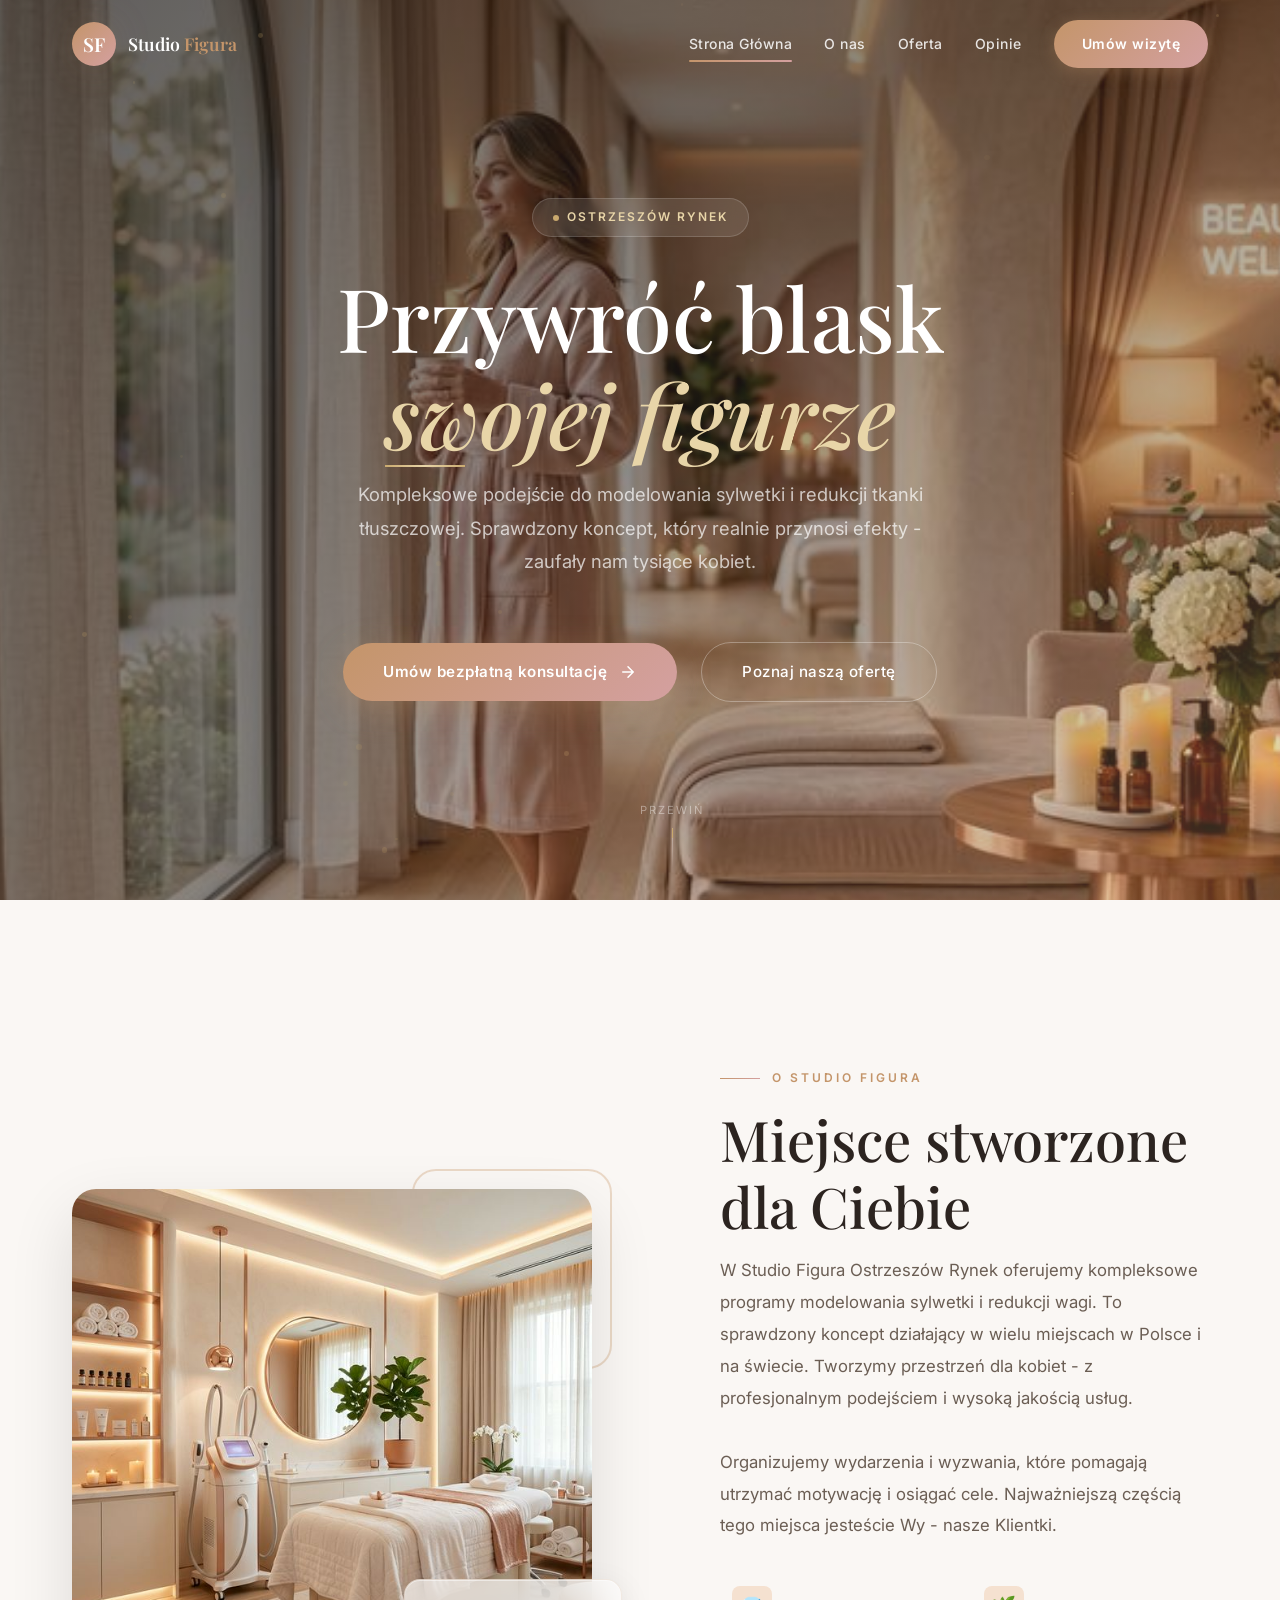
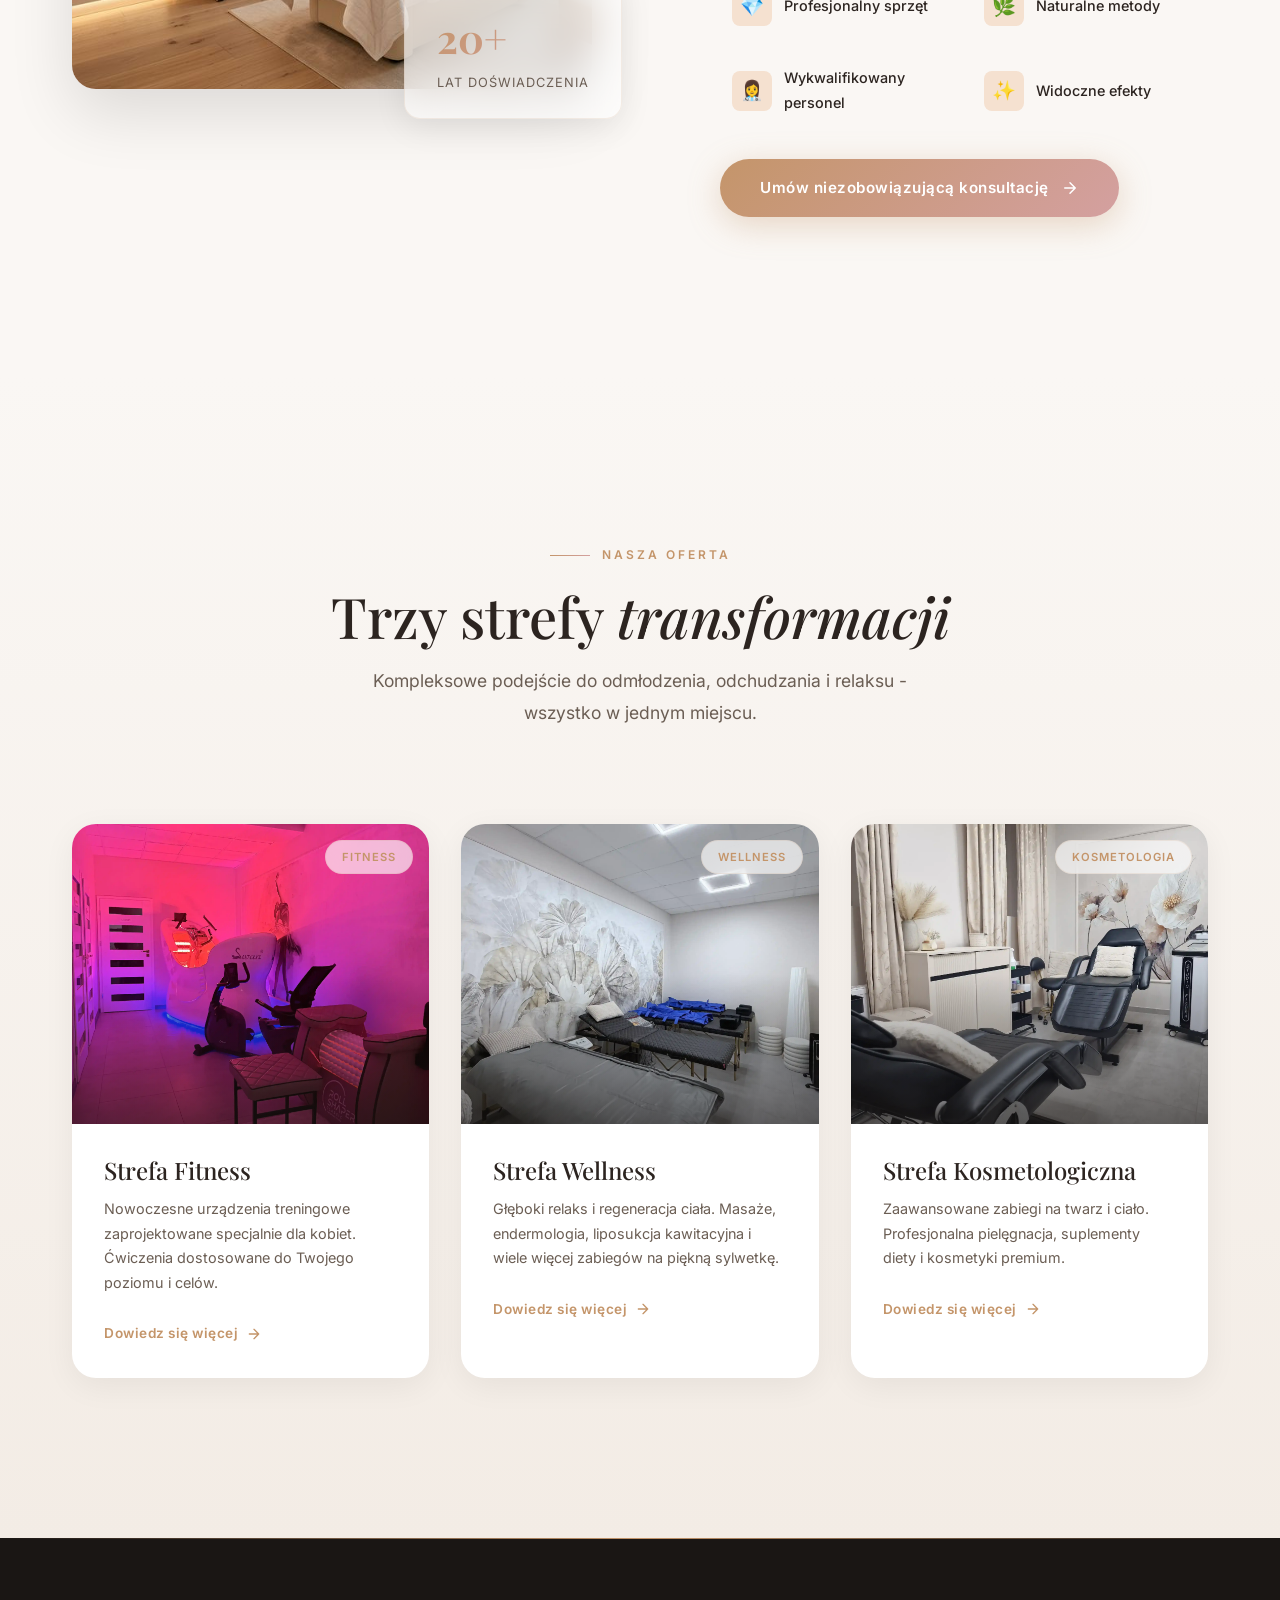
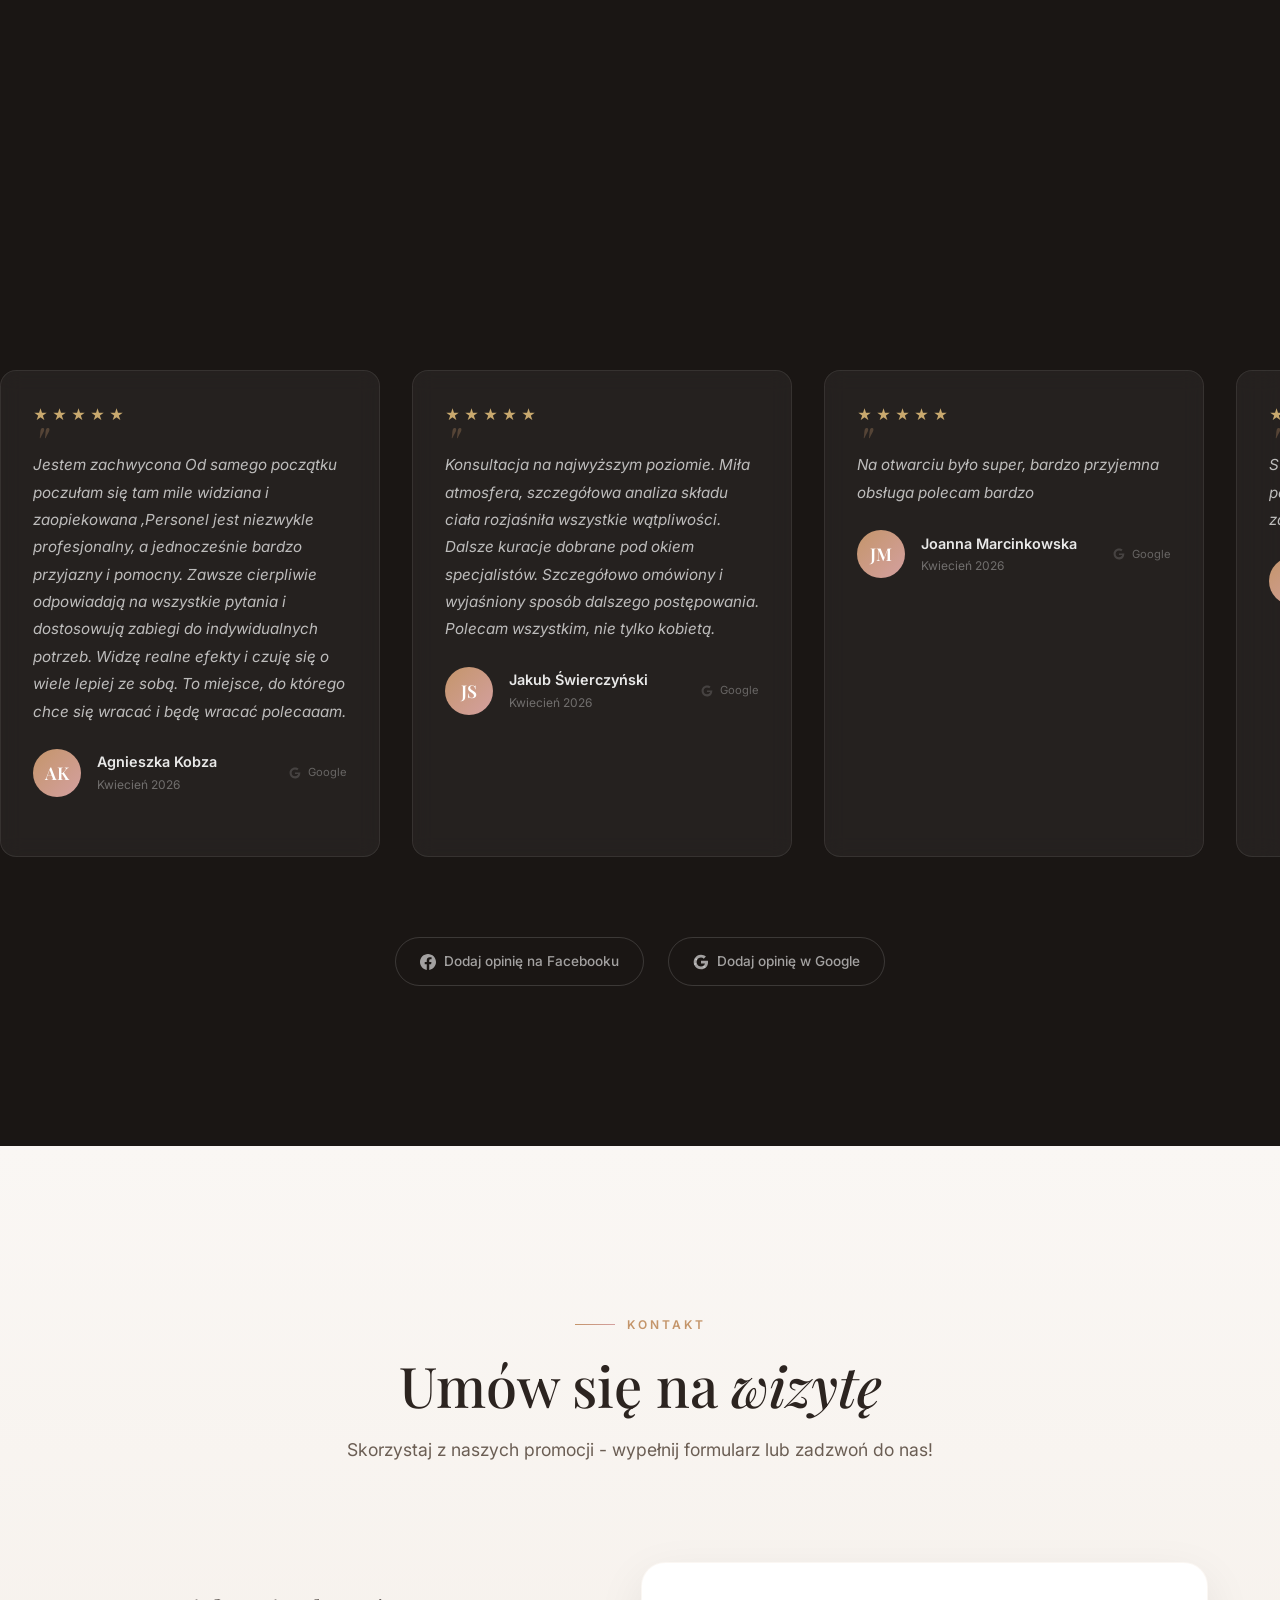
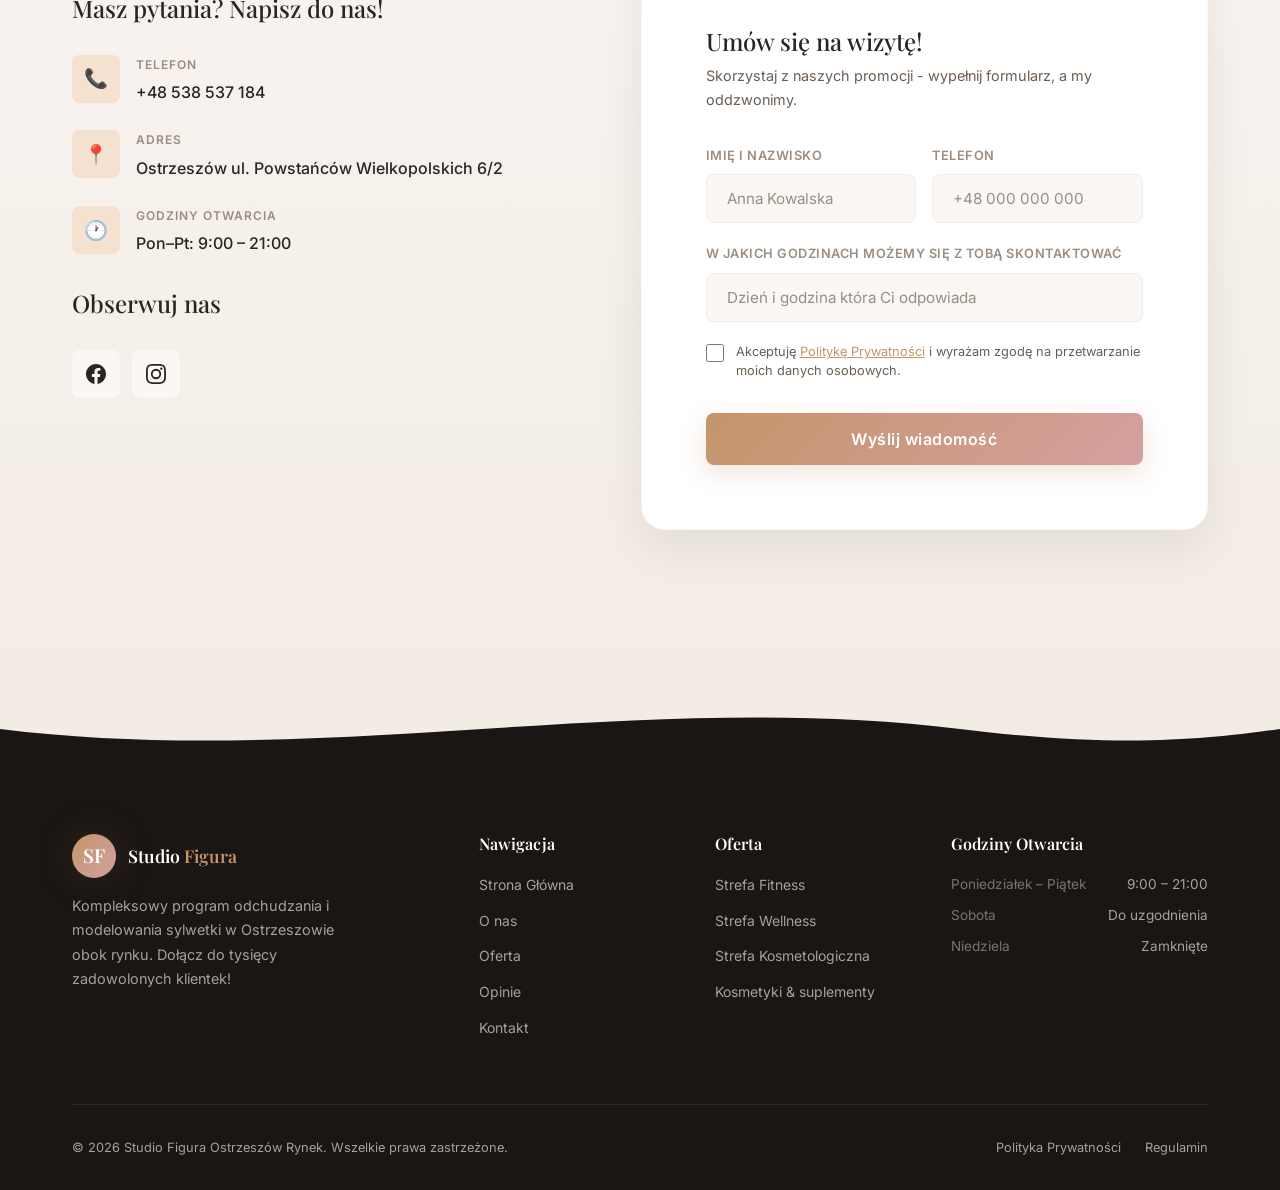
==== commit 5672883b: "Update index.html" ====
--- a/index.html
+++ b/index.html
@@ -157,7 +157,7 @@
         <!-- Fitness -->
         <div class="service-card anim-hidden">
           <div class="service-card-image">
-            <img src="images/fitness_zone.png" alt="Strefa Fitness" loading="lazy">
+            <img src="images/fitness_zone.webp" alt="Strefa Fitness" loading="lazy">
             <span class="service-card-badge">Fitness</span>
           </div>
           <div class="service-card-content">
@@ -176,7 +176,7 @@
         <!-- Wellness -->
         <div class="service-card anim-hidden anim-delay-2">
           <div class="service-card-image">
-            <img src="images/wellness_zone.png" alt="Strefa Wellness" loading="lazy">
+            <img src="images/wellness_zone.webp" alt="Strefa Wellness" loading="lazy">
             <span class="service-card-badge">Wellness</span>
           </div>
           <div class="service-card-content">
@@ -195,7 +195,7 @@
         <!-- Cosmetology -->
         <div class="service-card anim-hidden anim-delay-4">
           <div class="service-card-image">
-            <img src="images/cosmetology_zone.png" alt="Strefa Kosmetologiczna" loading="lazy">
+            <img src="images/cosmetology_zone.webp" alt="Strefa Kosmetologiczna" loading="lazy">
             <span class="service-card-badge">Kosmetologia</span>
           </div>
           <div class="service-card-content">
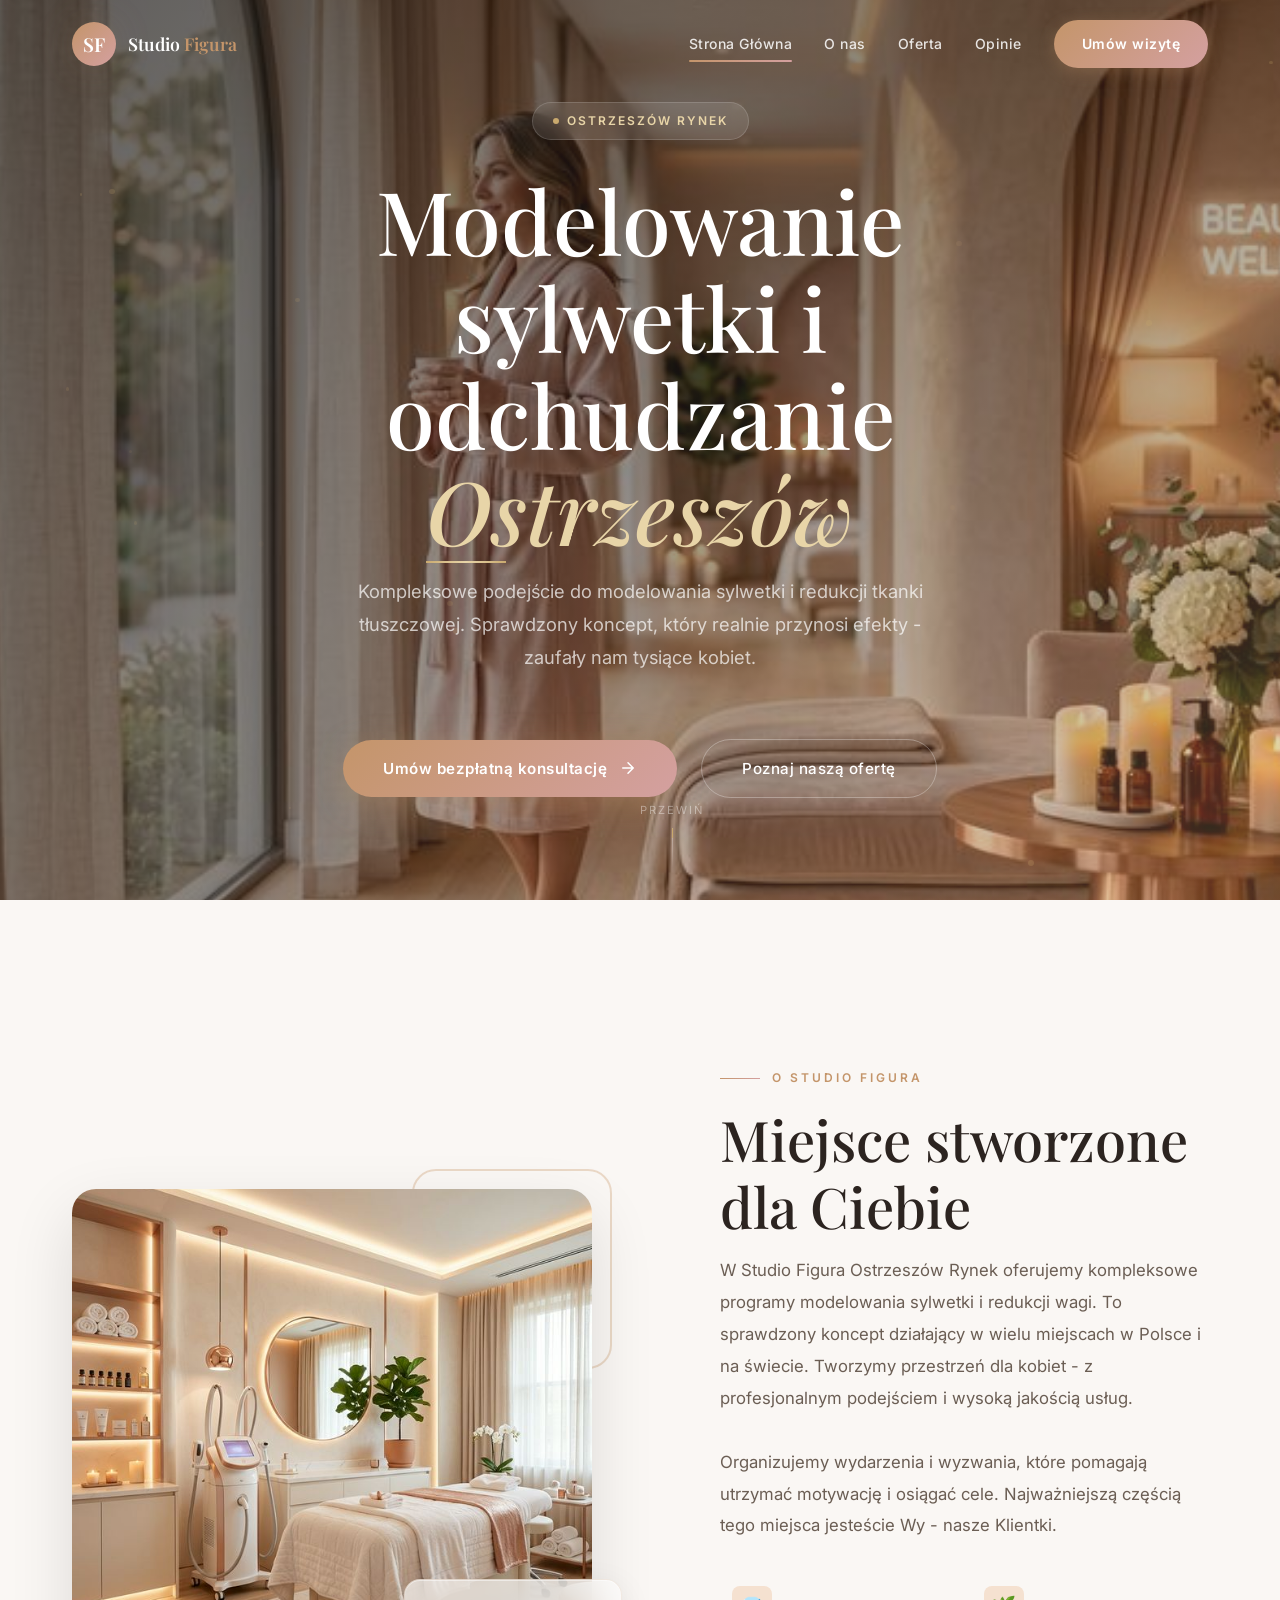
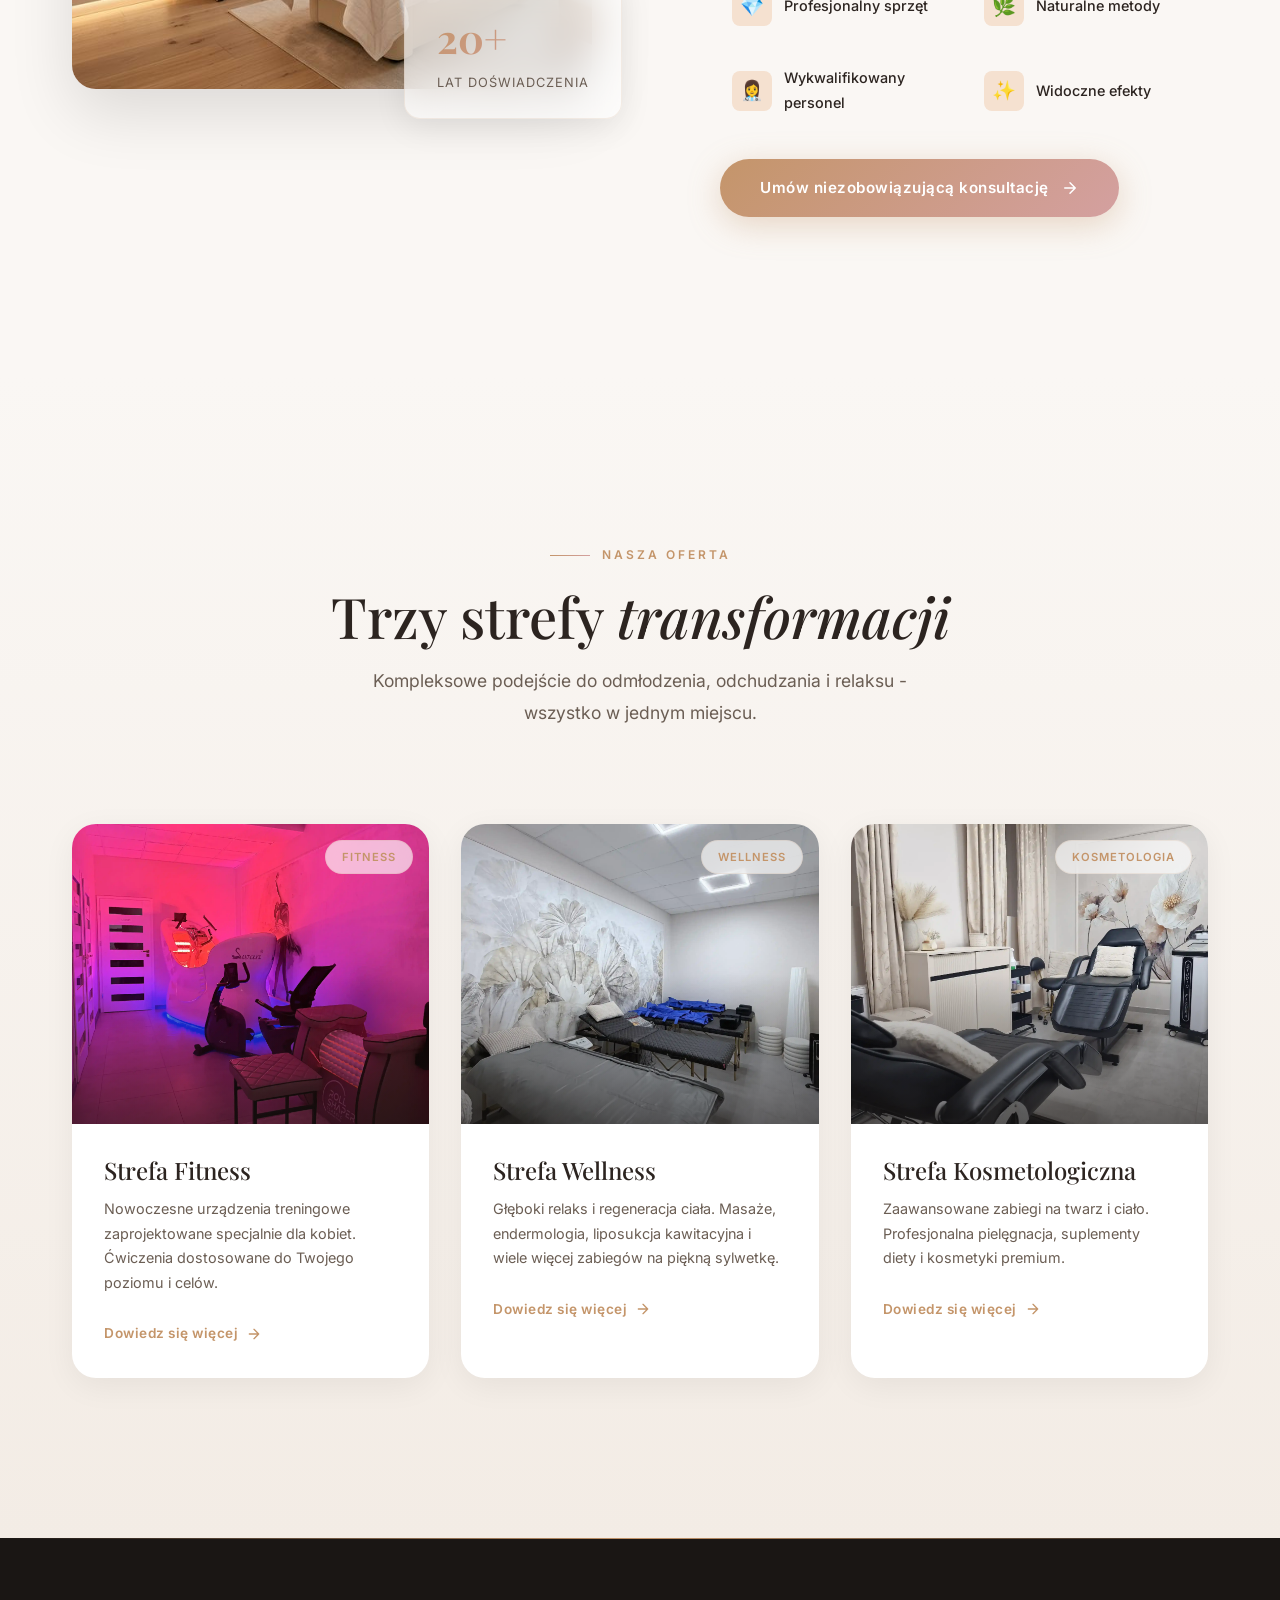
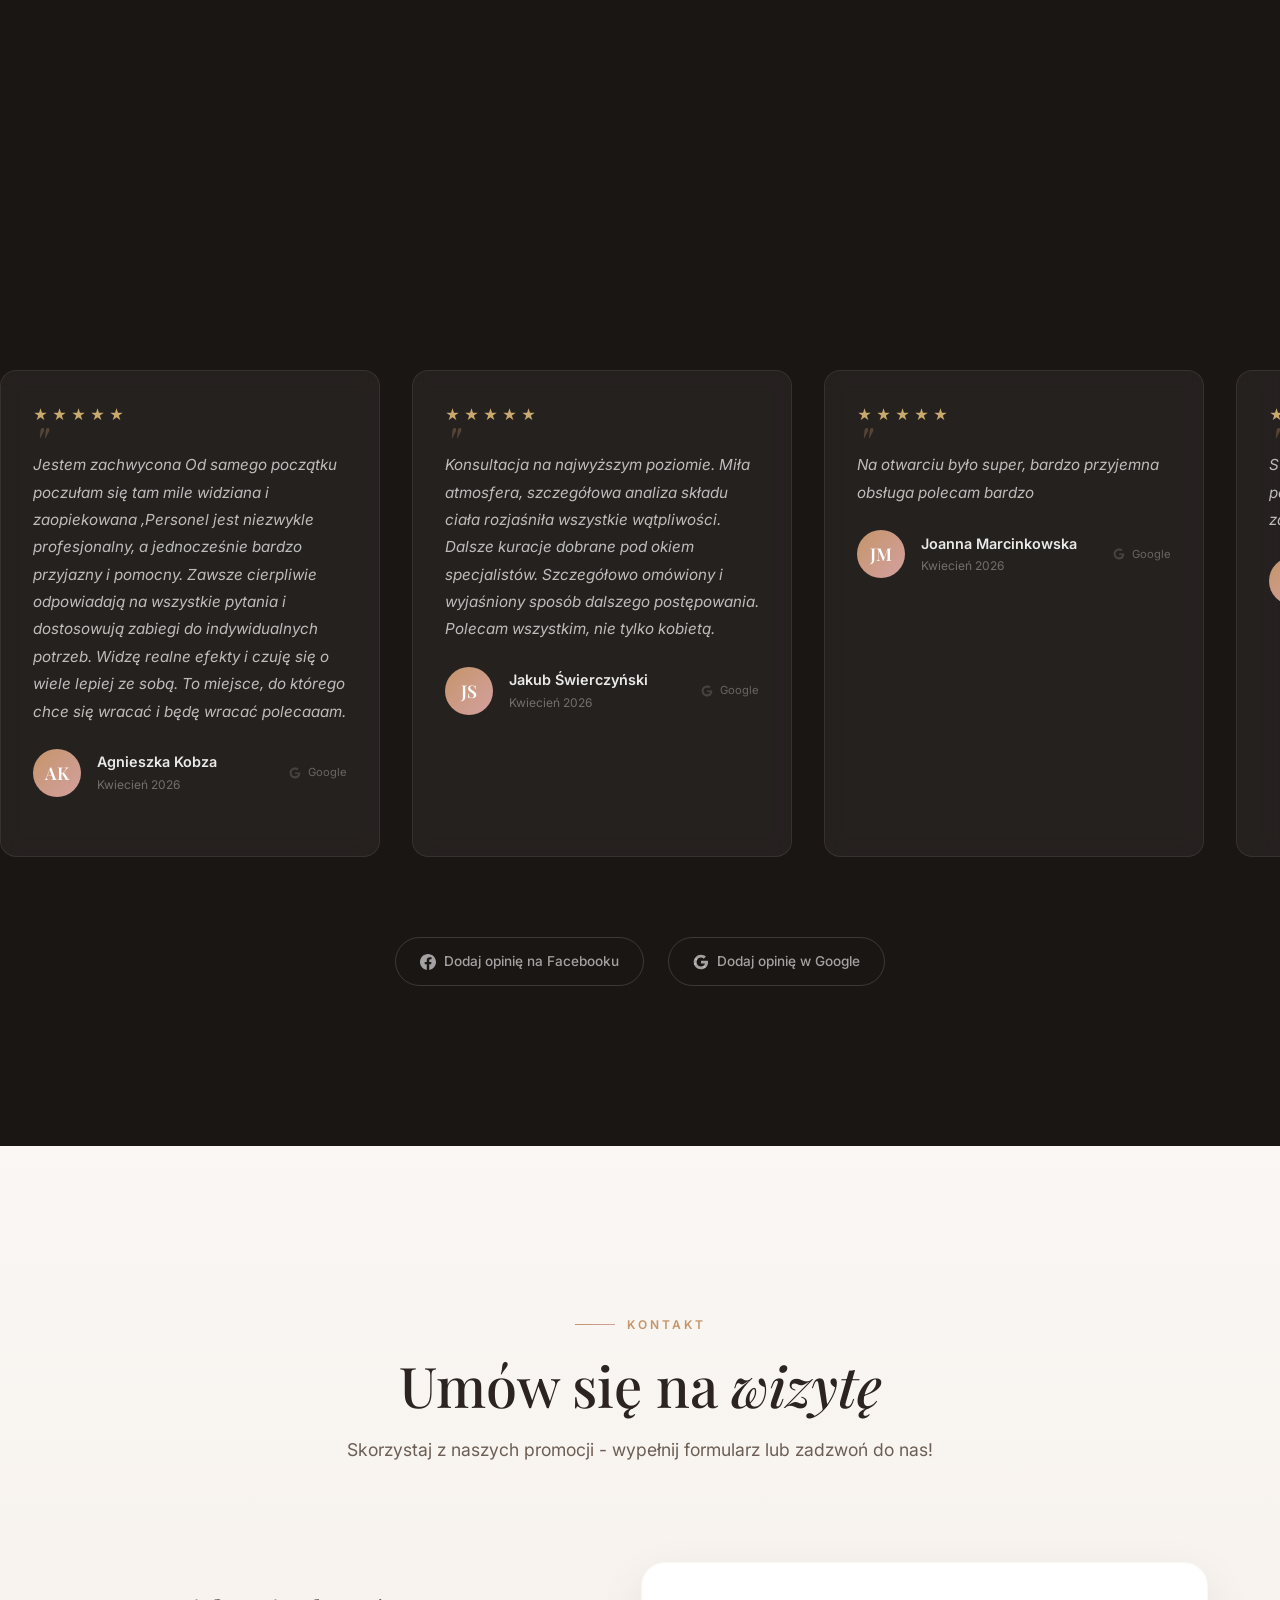
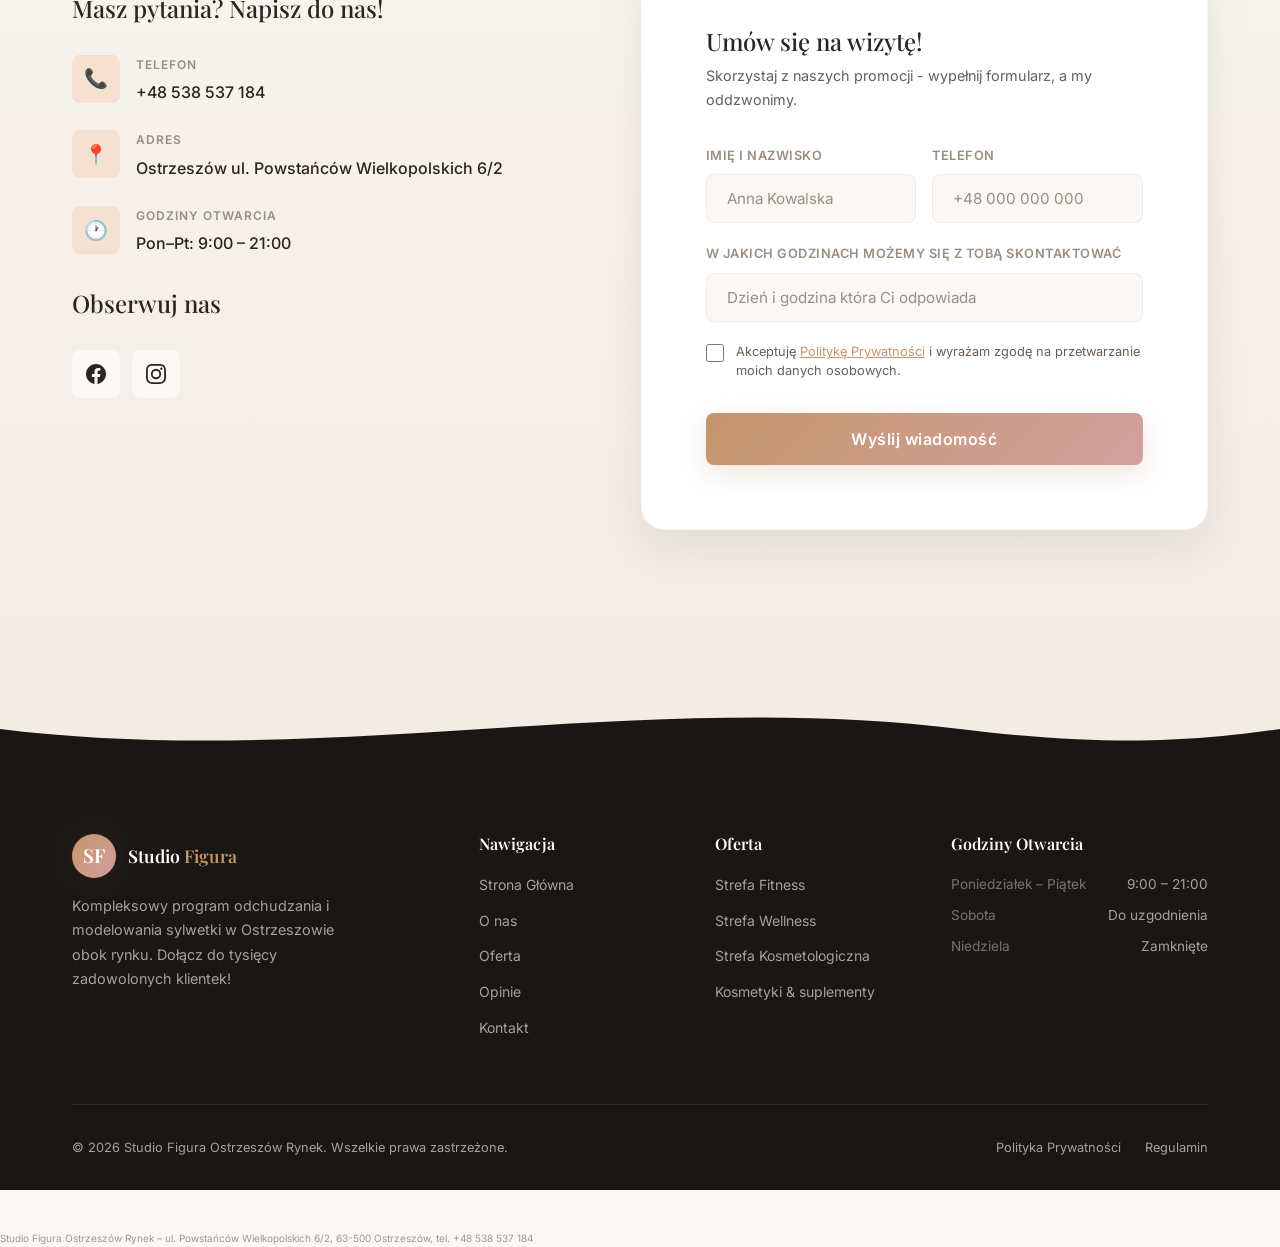
==== commit f0fd980c: "Update index.html" ====
--- a/index.html
+++ b/index.html
@@ -3,10 +3,34 @@
 <head>
   <meta charset="UTF-8">
   <meta name="viewport" content="width=device-width, initial-scale=1.0">
-  <title>Studio Studio Figura Ostrzeszów Rynek - Zabiegi modelujące i odchudzające</title>
+  <title>Studio Figura Ostrzeszów – Modelowanie Sylwetki, Odchudzanie, Zabiegi</title>
   <meta name="description" content="Nowoczesne zabiegi modelowania sylwetki w Ostrzeszowie. Kompleksowe programy odchudzania i poprawy wyglądu. Sprawdź efekty na własnej skórze!">
   <link rel="stylesheet" href="styles.css">
   <link rel="icon" href="data:image/svg+xml,<svg xmlns='http://www.w3.org/2000/svg' viewBox='0 0 100 100'><text y='.9em' font-size='90'>✨</text></svg>">
+
+<script type="application/ld+json">
+{
+  "@context": "https://schema.org",
+  "@type": "BeautySalon",
+  "name": "Studio Figura Ostrzeszów Rynek",
+  "image": "https://sfostrzeszowrynek.pl/logo.jpg",
+  "address": {
+    "@type": "PostalAddress",
+    "streetAddress": "Powstańców Wielkopolskich 6/2",
+    "addressLocality": "Ostrzeszów",
+    "postalCode": "63-500",
+    "addressCountry": "PL"
+  },
+  "telephone": "+48538537184",
+  "openingHours": "Mo-Fr 09:00-21:00",
+  "url": "https://sfostrzeszowrynek.pl",
+  "aggregateRating": {
+    "@type": "AggregateRating",
+    "ratingValue": "5",
+    "reviewCount": "6"
+  }
+}
+</script>
 </head>
 <body>
 
@@ -59,7 +83,7 @@
       </div>
 
       <h1 class="hero-title">
-        Przywróć blask<br><em>swojej figurze</em>
+        Modelowanie sylwetki i odchudzanie<br><em>Ostrzeszów</em>
       </h1>
 
       <p class="hero-description">
@@ -91,7 +115,7 @@
 
         <div class="about-image-wrapper anim-hidden">
           <div class="about-image">
-            <img src="images/treatment_room.png" alt="Gabinet zabiegowy Studio Figura" loading="lazy">
+            <img src="images/treatment_room.png" alt="Modelowanie sylwetki Ostrzeszów zabiegi wyszczuplające dla kobiet" loading="lazy">
           </div>
           <div class="about-image-accent"></div>
           <div class="about-float-card">
@@ -157,7 +181,7 @@
         <!-- Fitness -->
         <div class="service-card anim-hidden">
           <div class="service-card-image">
-            <img src="images/fitness_zone.webp" alt="Strefa Fitness" loading="lazy">
+            <img src="images/fitness_zone.webp" alt="Strefa fitness Studio Figura Ostrzeszów trening dla kobiet" loading="lazy">
             <span class="service-card-badge">Fitness</span>
           </div>
           <div class="service-card-content">
@@ -176,7 +200,7 @@
         <!-- Wellness -->
         <div class="service-card anim-hidden anim-delay-2">
           <div class="service-card-image">
-            <img src="images/wellness_zone.webp" alt="Strefa Wellness" loading="lazy">
+            <img src="images/wellness_zone.webp" alt="Odchudzanie bez ćwiczeń Ostrzeszów zabiegi redukcji tkanki tłuszczowej" loading="lazy">
             <span class="service-card-badge">Wellness</span>
           </div>
           <div class="service-card-content">
@@ -195,7 +219,7 @@
         <!-- Cosmetology -->
         <div class="service-card anim-hidden anim-delay-4">
           <div class="service-card-image">
-            <img src="images/cosmetology_zone.webp" alt="Strefa Kosmetologiczna" loading="lazy">
+            <img src="images/cosmetology_zone.webp" alt="Endermologia Ostrzeszów redukcja cellulitu i modelowanie ciała" loading="lazy">
             <span class="service-card-badge">Kosmetologia</span>
           </div>
           <div class="service-card-content">
@@ -712,6 +736,10 @@
     </div>
   </footer>
 
+  <p style="font-size:10px; color:#999; margin-top:40px;">
+Studio Figura Ostrzeszów Rynek – ul. Powstańców Wielkopolskich 6/2, 63-500 Ostrzeszów, tel. +48 538 537 184
+</p>
+
   <!-- Lightbox -->
   <div class="lightbox" id="lightbox">
     <button class="lightbox-close" id="lightboxClose" aria-label="Zamknij">×</button>
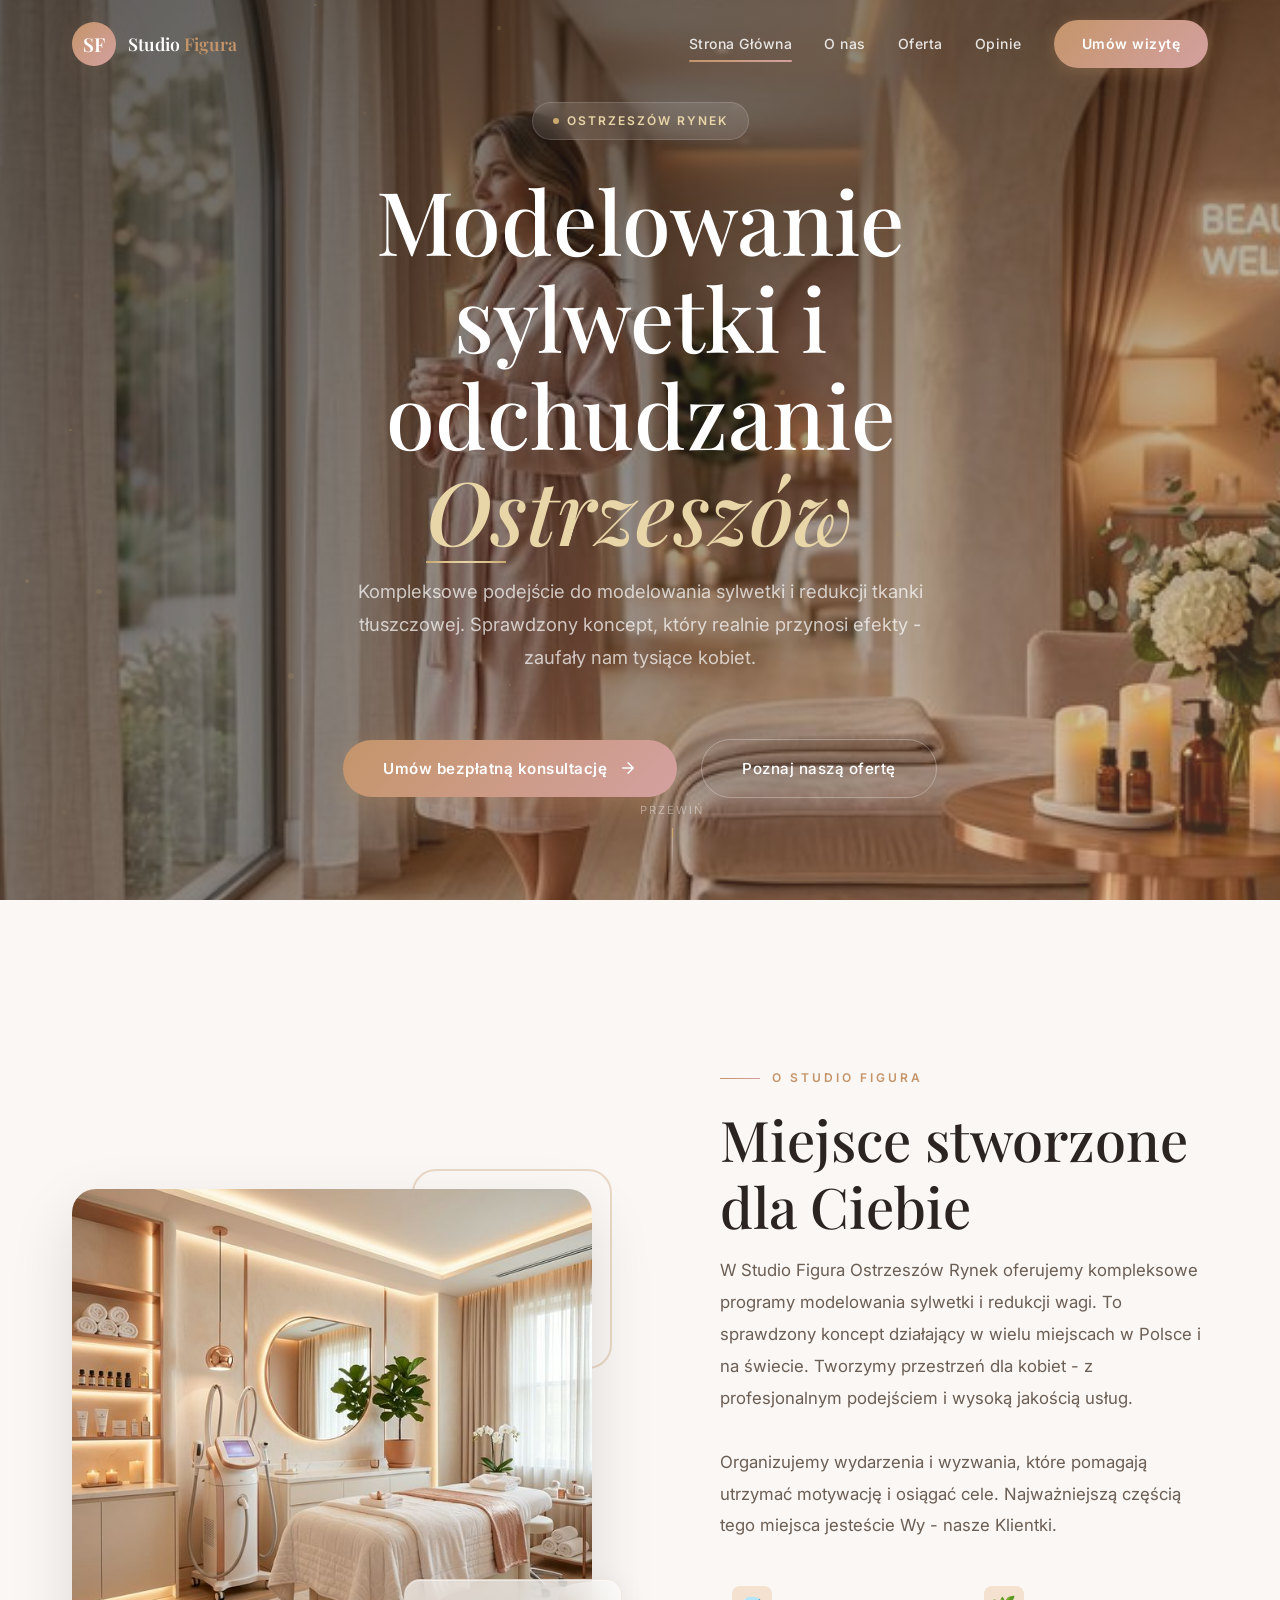
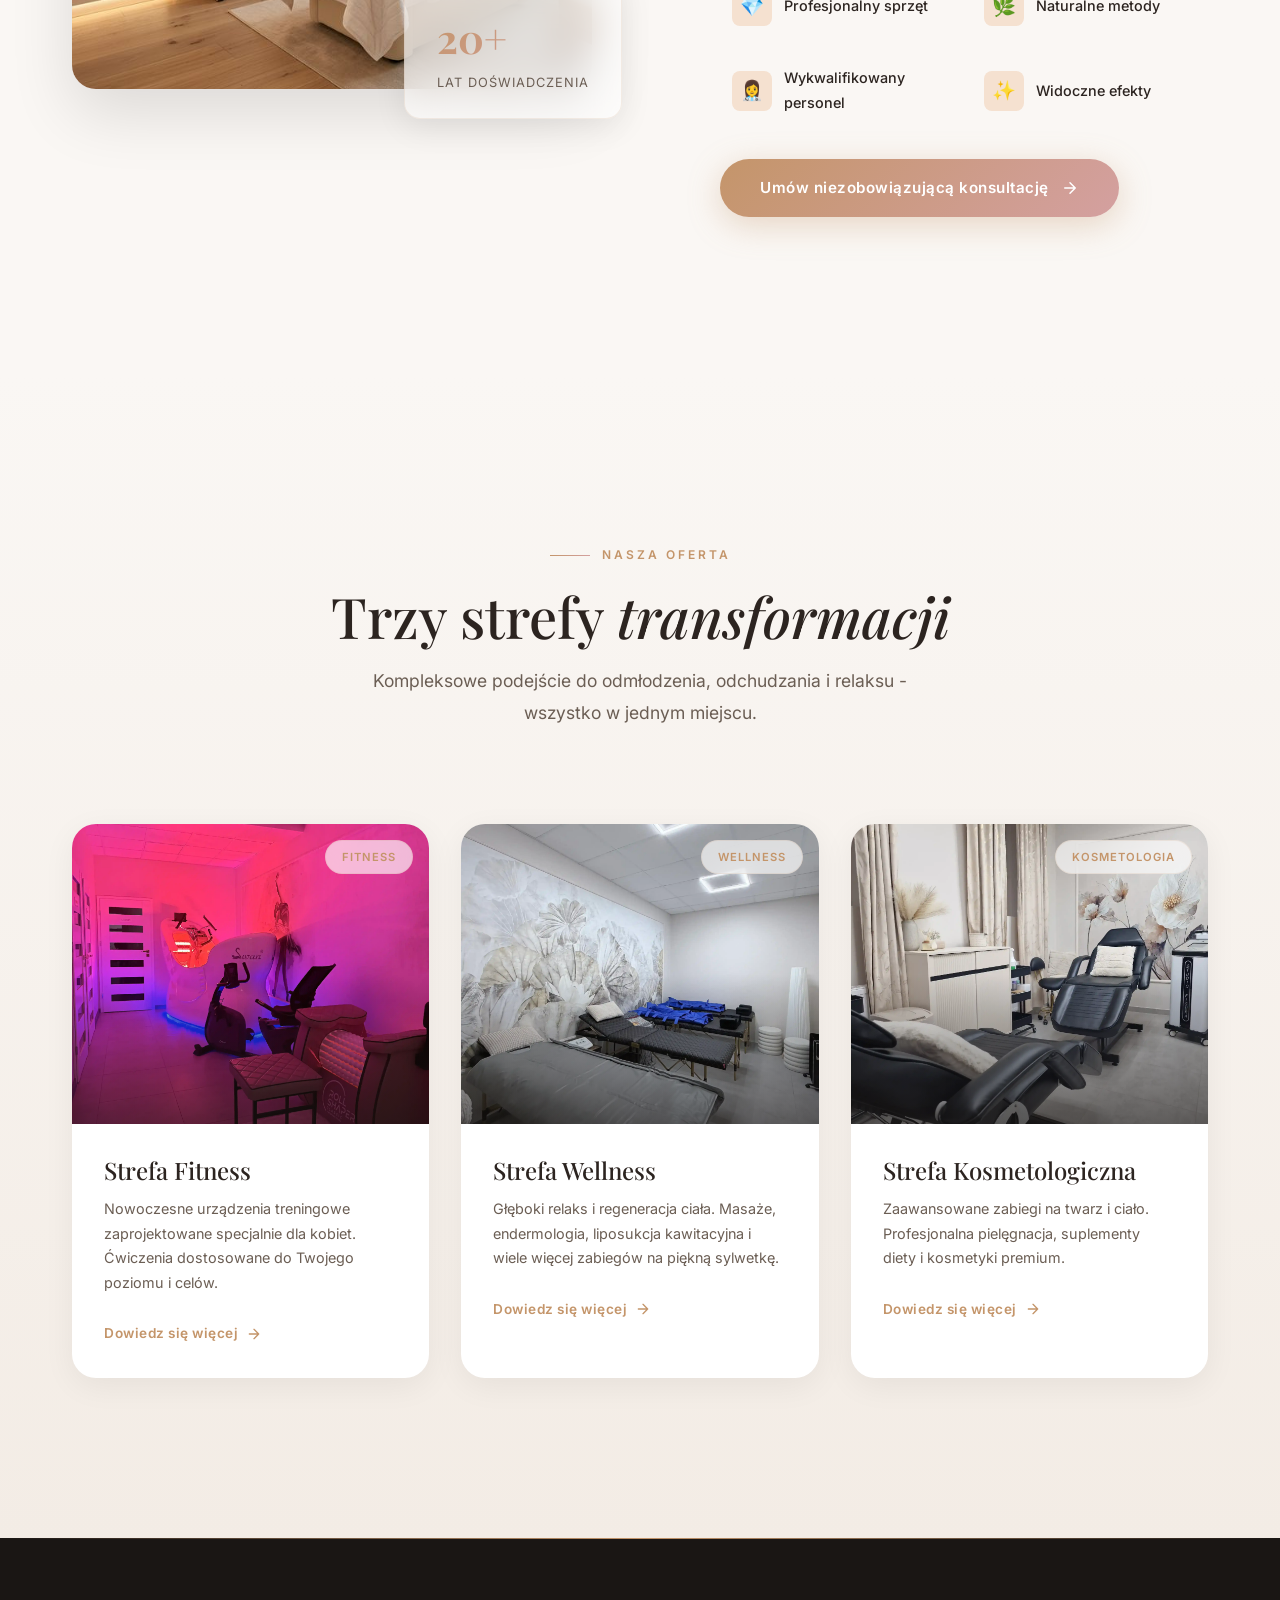
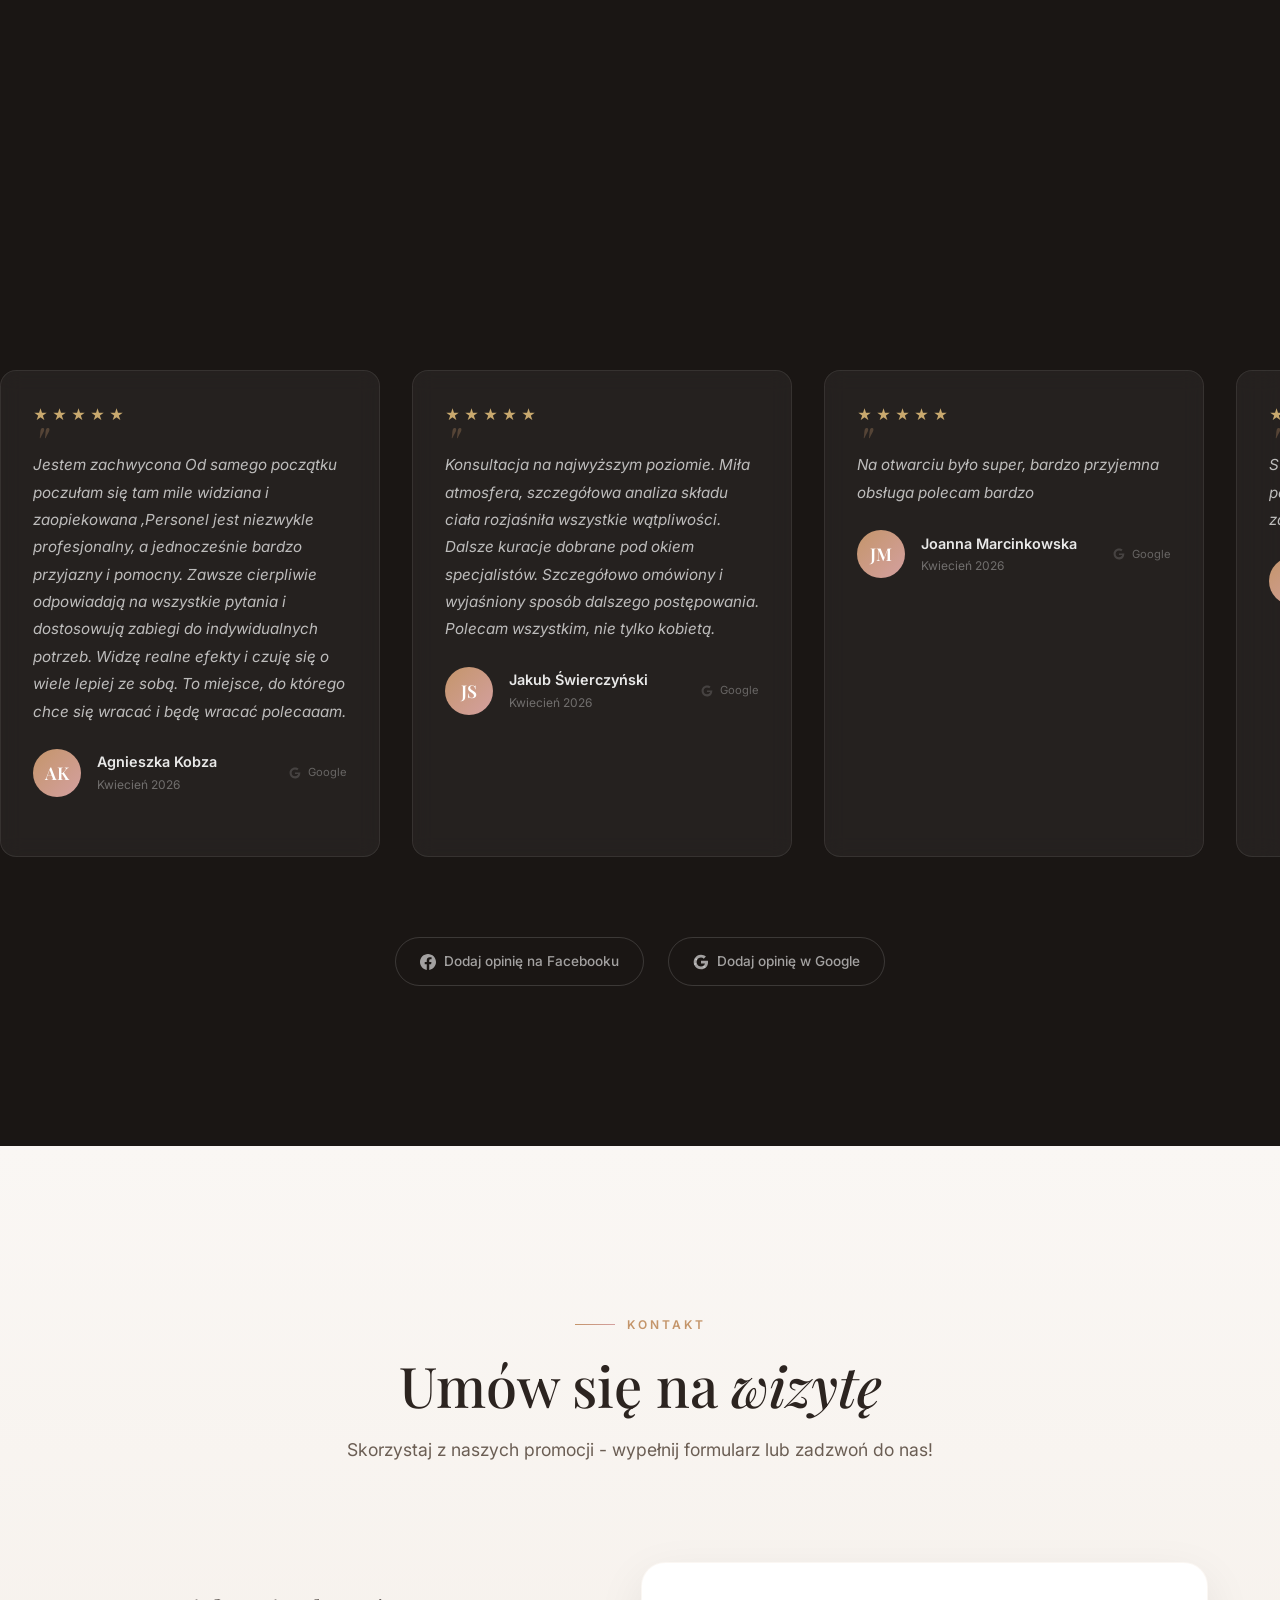
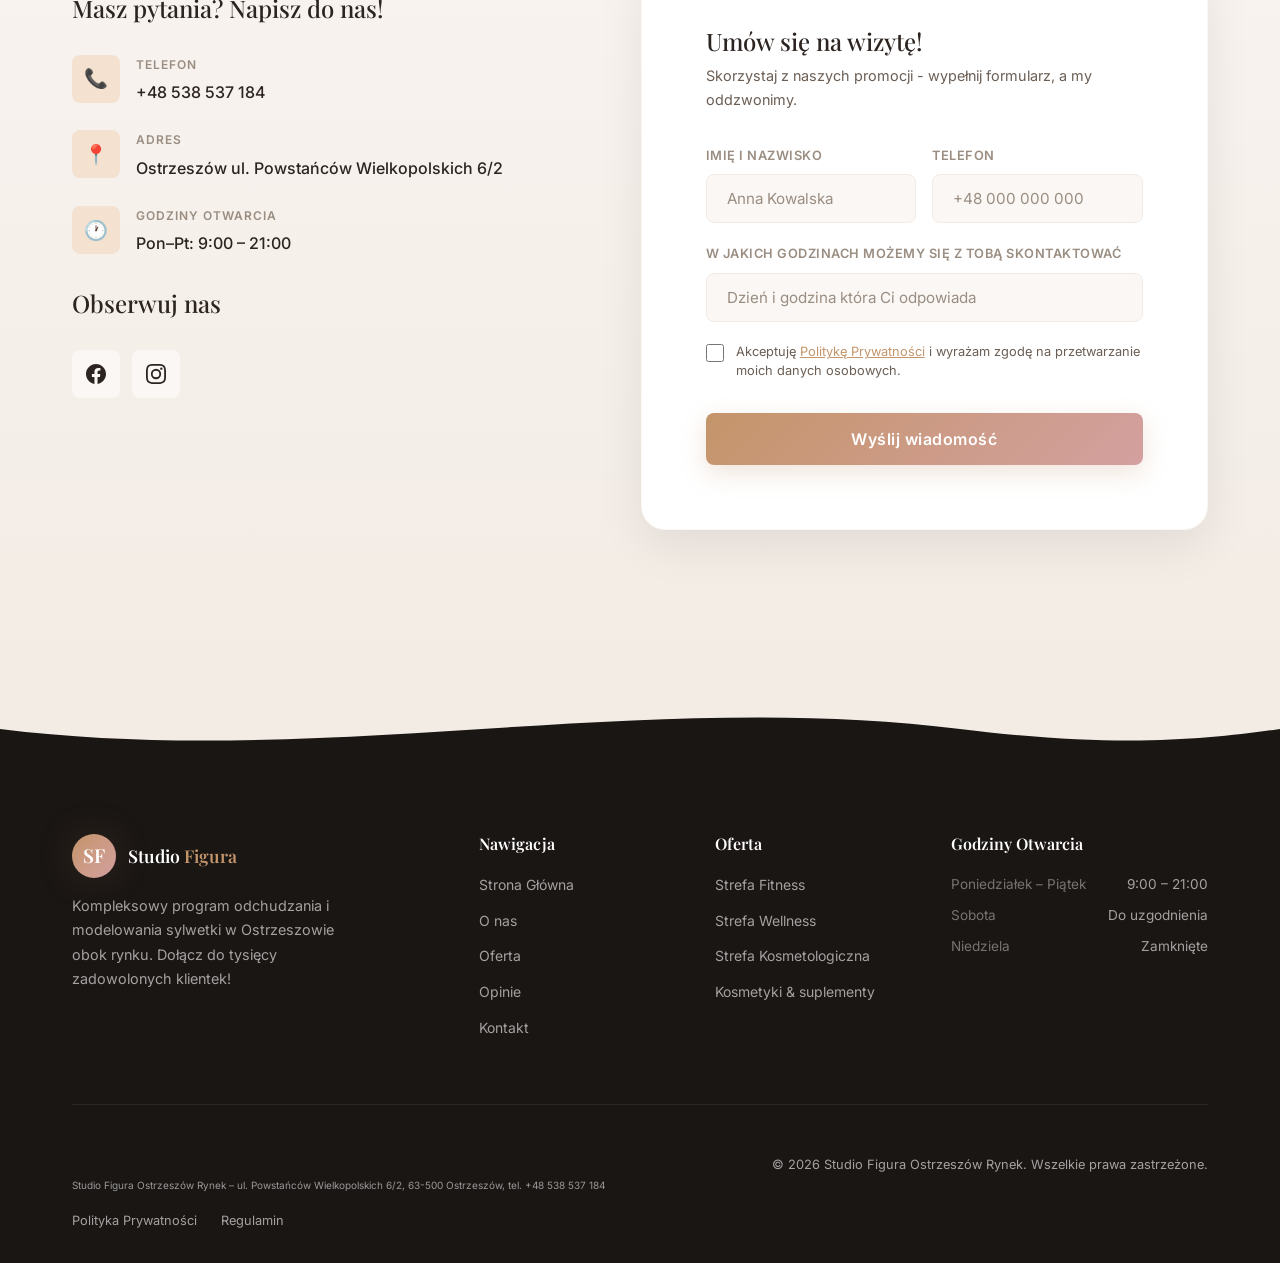
==== commit 78c3b10f: "Update index.html" ====
--- a/index.html
+++ b/index.html
@@ -605,7 +605,11 @@
               <div class="contact-detail-icon">📍</div>
               <div class="contact-detail-text">
                 <span class="contact-detail-label">Adres</span>
-                <span class="contact-detail-value">Ostrzeszów ul. Powstańców Wielkopolskich 6/2</span>
+                <span class="contact-detail-value">
+  <a href="https://maps.google.com/?q=Powstańców+Wielkopolskich+6/2+Ostrzeszów" target="_blank">
+    Ostrzeszów ul. Powstańców Wielkopolskich 6/2
+  </a>
+</span>
               </div>
             </div>
             <div class="contact-detail">
@@ -727,6 +731,9 @@
       </div>
 
       <div class="footer-bottom">
+        <p style="font-size:10px; color:#999; margin-top:40px;">
+Studio Figura Ostrzeszów Rynek – ul. Powstańców Wielkopolskich 6/2, 63-500 Ostrzeszów, tel. +48 538 537 184
+</p>
         <p>© 2026 Studio Figura Ostrzeszów Rynek. Wszelkie prawa zastrzeżone.</p>
         <div class="footer-bottom-links">
           <a href="./privacy-policy/">Polityka Prywatności</a>
@@ -736,9 +743,6 @@
     </div>
   </footer>
 
-  <p style="font-size:10px; color:#999; margin-top:40px;">
-Studio Figura Ostrzeszów Rynek – ul. Powstańców Wielkopolskich 6/2, 63-500 Ostrzeszów, tel. +48 538 537 184
-</p>
 
   <!-- Lightbox -->
   <div class="lightbox" id="lightbox">
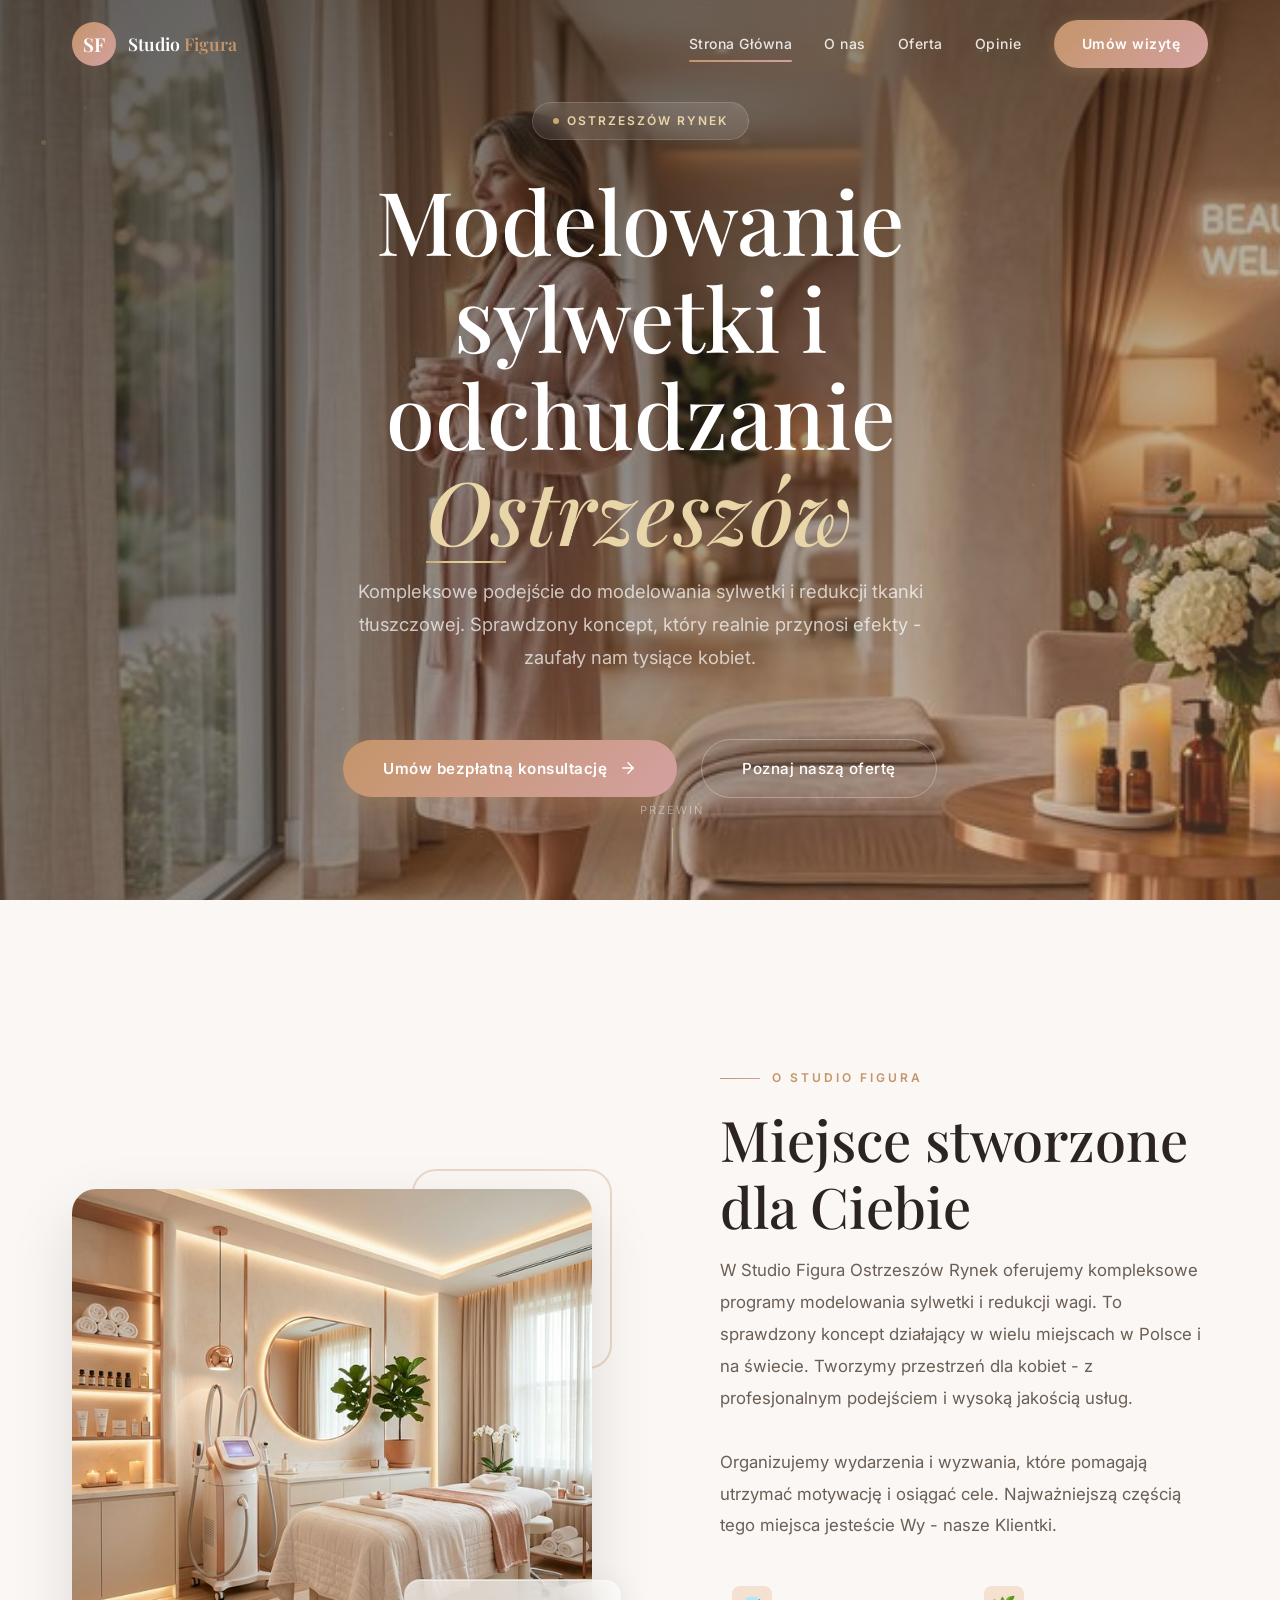
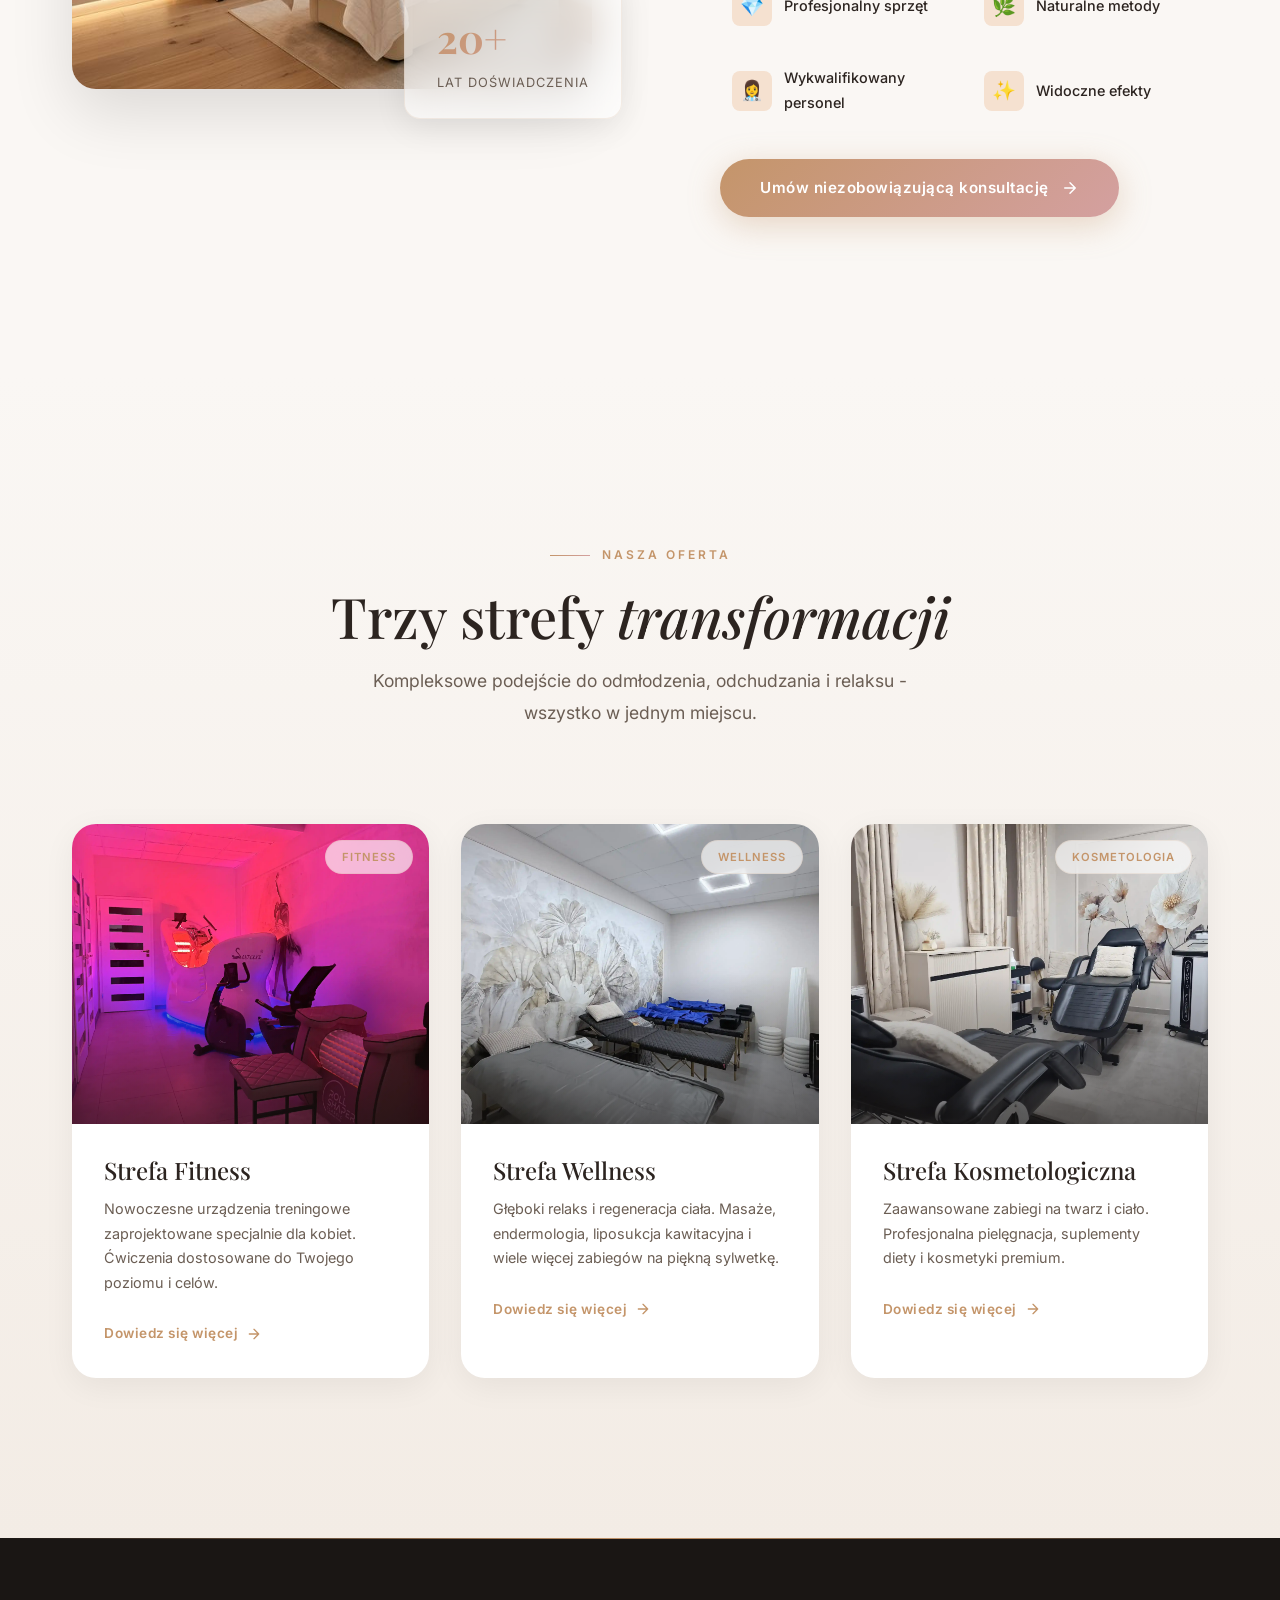
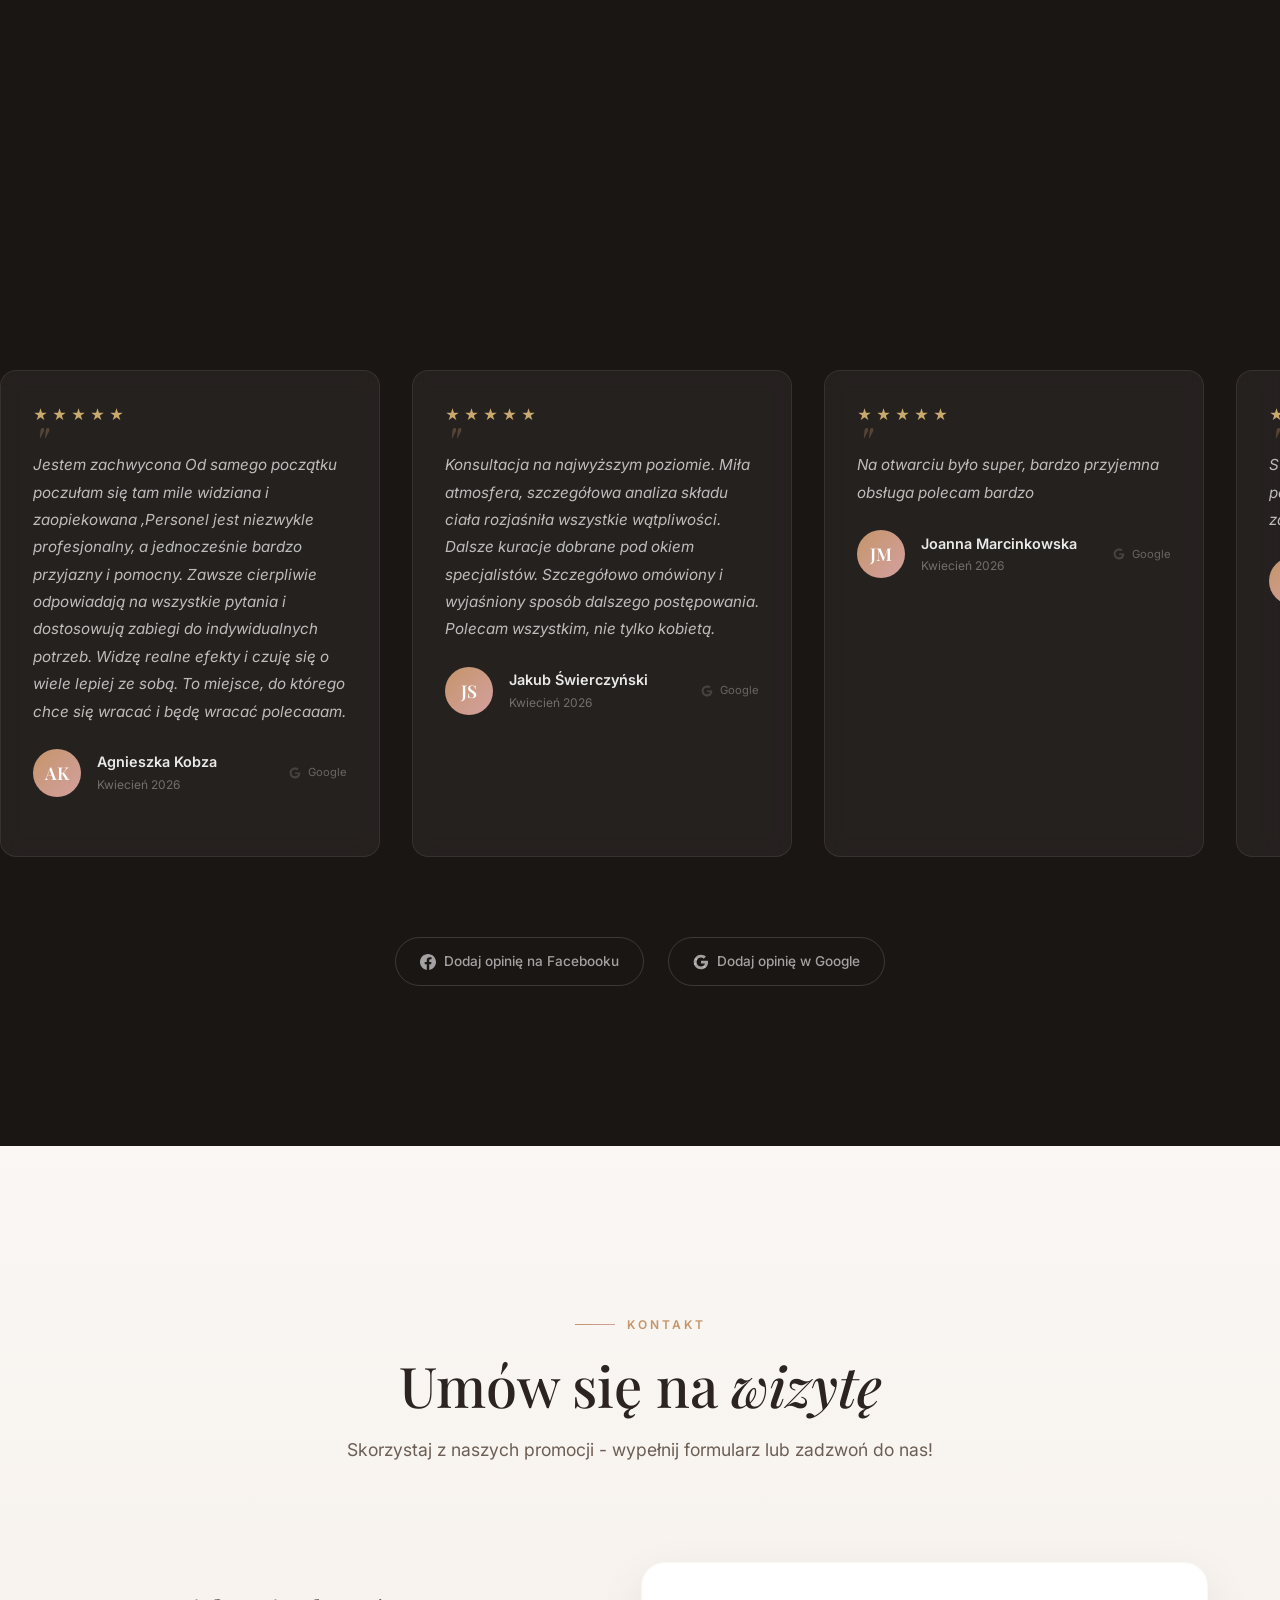
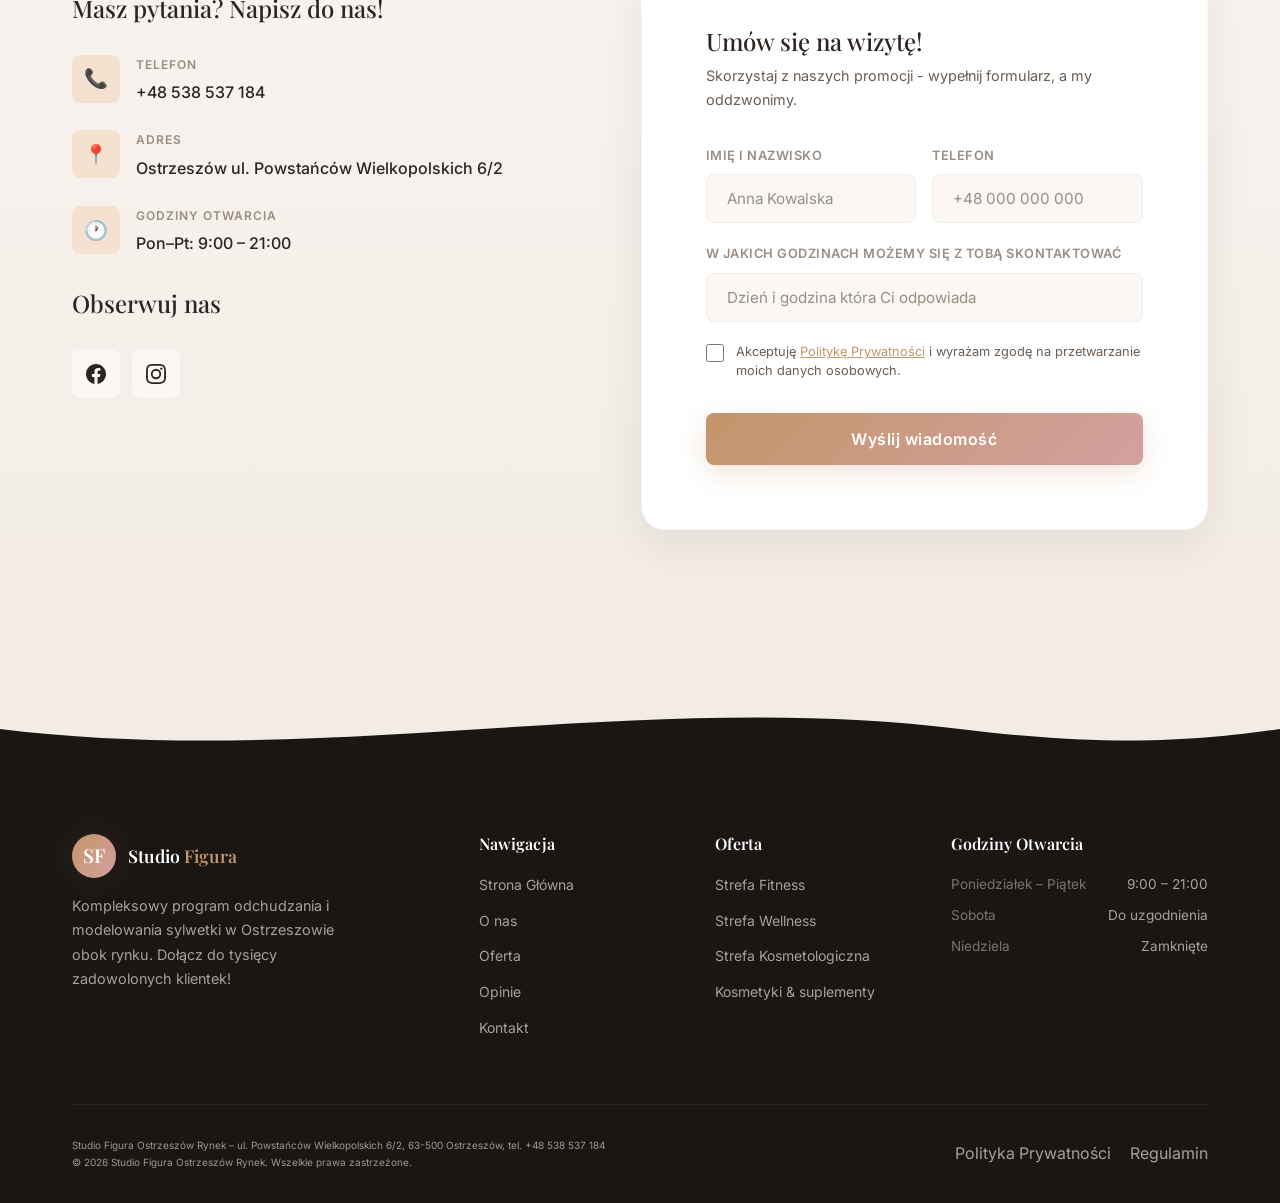
==== commit b9479705: "Update index.html" ====
--- a/index.html
+++ b/index.html
@@ -606,7 +606,7 @@
               <div class="contact-detail-text">
                 <span class="contact-detail-label">Adres</span>
                 <span class="contact-detail-value">
-  <a href="https://maps.google.com/?q=Powstańców+Wielkopolskich+6/2+Ostrzeszów" target="_blank">
+  <a href="https://www.google.com/maps/place/Studio+Figura+Ostrzesz%C3%B3w+Rynek/@51.4264334,17.9290299,17z/data=!3m1!4b1!4m6!3m5!1s0x471aa5555ca67a59:0x99b15786ecb6f324!8m2!3d51.4264302!4d17.9339008!16s%2Fg%2F11xwbhhm0k?entry=ttu&g_ep=EgoyMDI2MDQxNS4wIKXMDSoASAFQAw%3D%3D" target="_blank">
     Ostrzeszów ul. Powstańców Wielkopolskich 6/2
   </a>
 </span>
@@ -730,18 +730,23 @@
         </div>
       </div>
 
-      <div class="footer-bottom">
-        <p style="font-size:10px; color:#999; margin-top:40px;">
-Studio Figura Ostrzeszów Rynek – ul. Powstańców Wielkopolskich 6/2, 63-500 Ostrzeszów, tel. +48 538 537 184
-</p>
-        <p>© 2026 Studio Figura Ostrzeszów Rynek. Wszelkie prawa zastrzeżone.</p>
-        <div class="footer-bottom-links">
-          <a href="./privacy-policy/">Polityka Prywatności</a>
-          <a href="./terms-and-conditions/">Regulamin</a>
-        </div>
-      </div>
-    </div>
-  </footer>
+   <div class="footer-bottom" style="overflow:hidden;">
+
+  <div style="float:left;">
+    <p style="font-size:10px; color:#999; margin:0;">
+      Studio Figura Ostrzeszów Rynek – ul. Powstańców Wielkopolskich 6/2, 63-500 Ostrzeszów, tel. +48 538 537 184
+    </p>
+    <p style="font-size:10px; color:#999; margin:0;">
+      © 2026 Studio Figura Ostrzeszów Rynek. Wszelkie prawa zastrzeżone.
+    </p>
+  </div>
+
+  <div style="float:right;">
+    <a href="./privacy-policy/">Polityka Prywatności</a>
+    <a href="./terms-and-conditions/" style="margin-left:15px;">Regulamin</a>
+  </div>
+
+</div>
 
 
   <!-- Lightbox -->
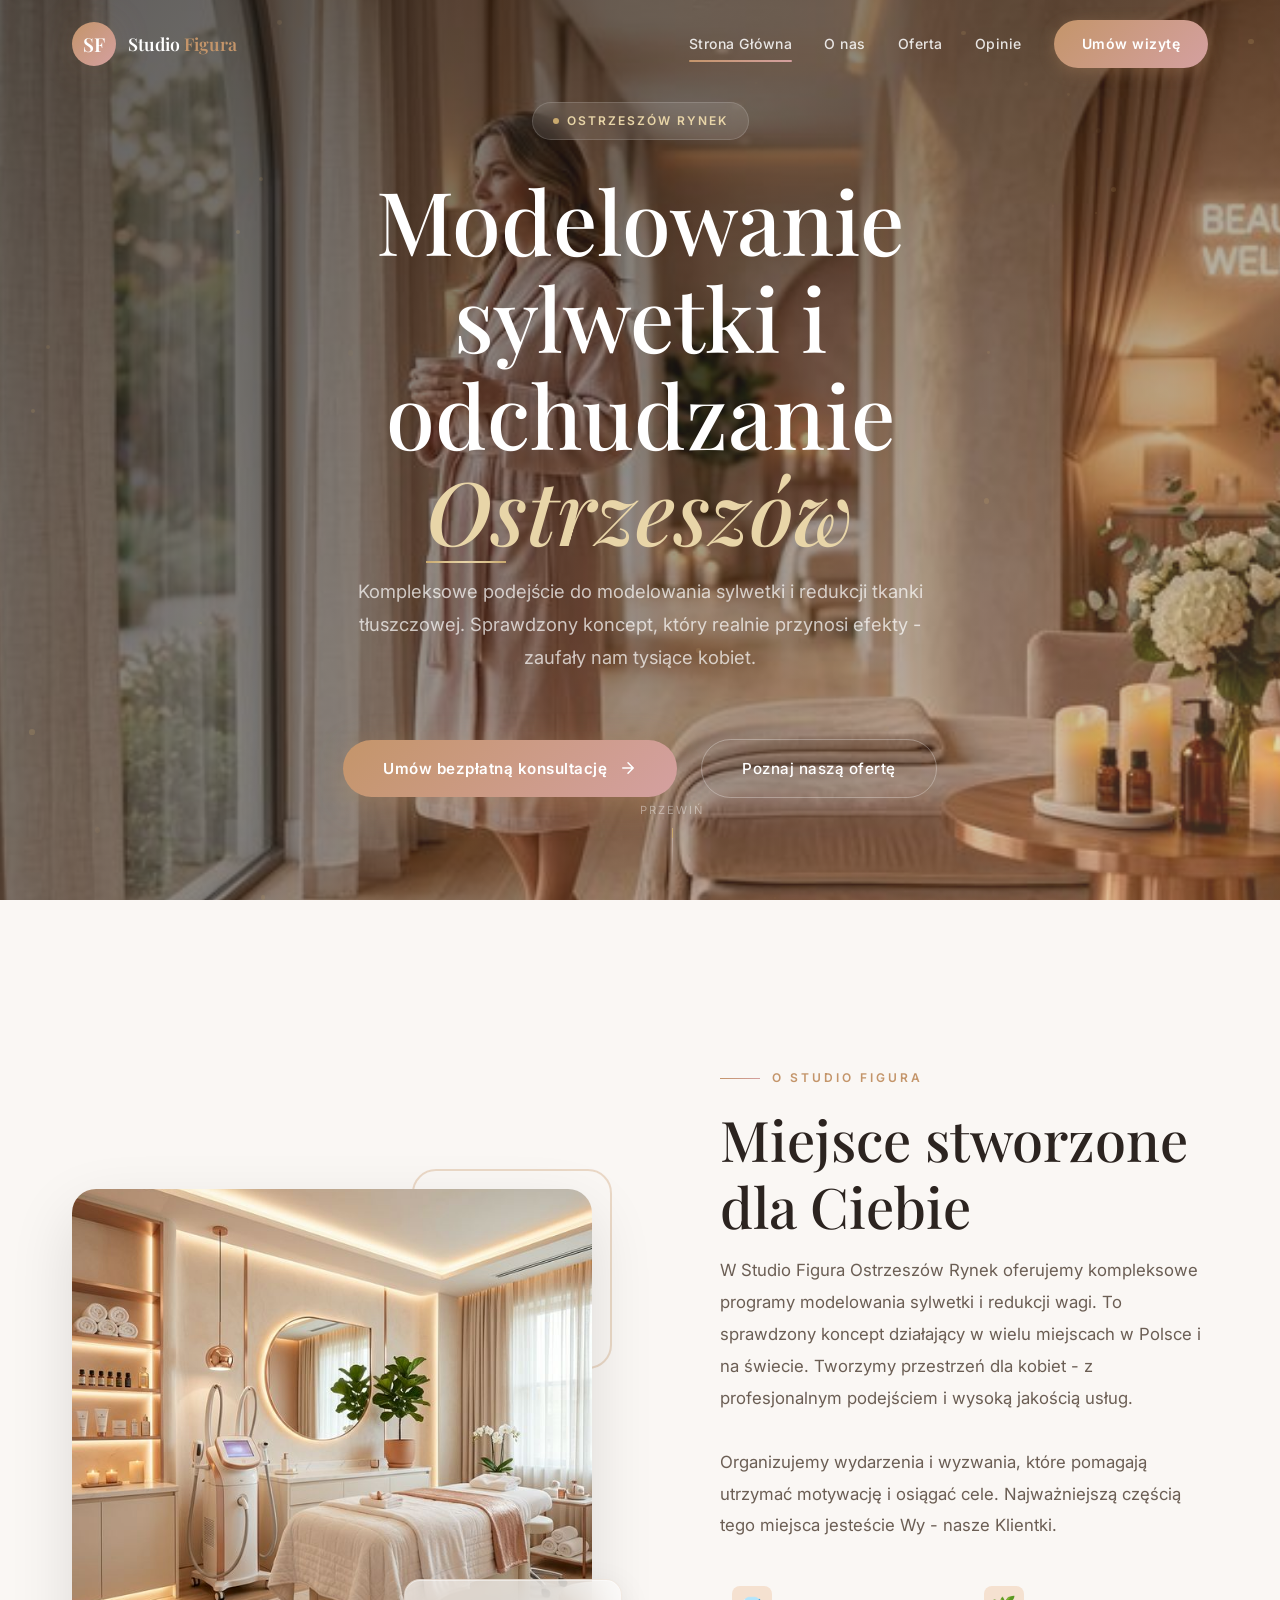
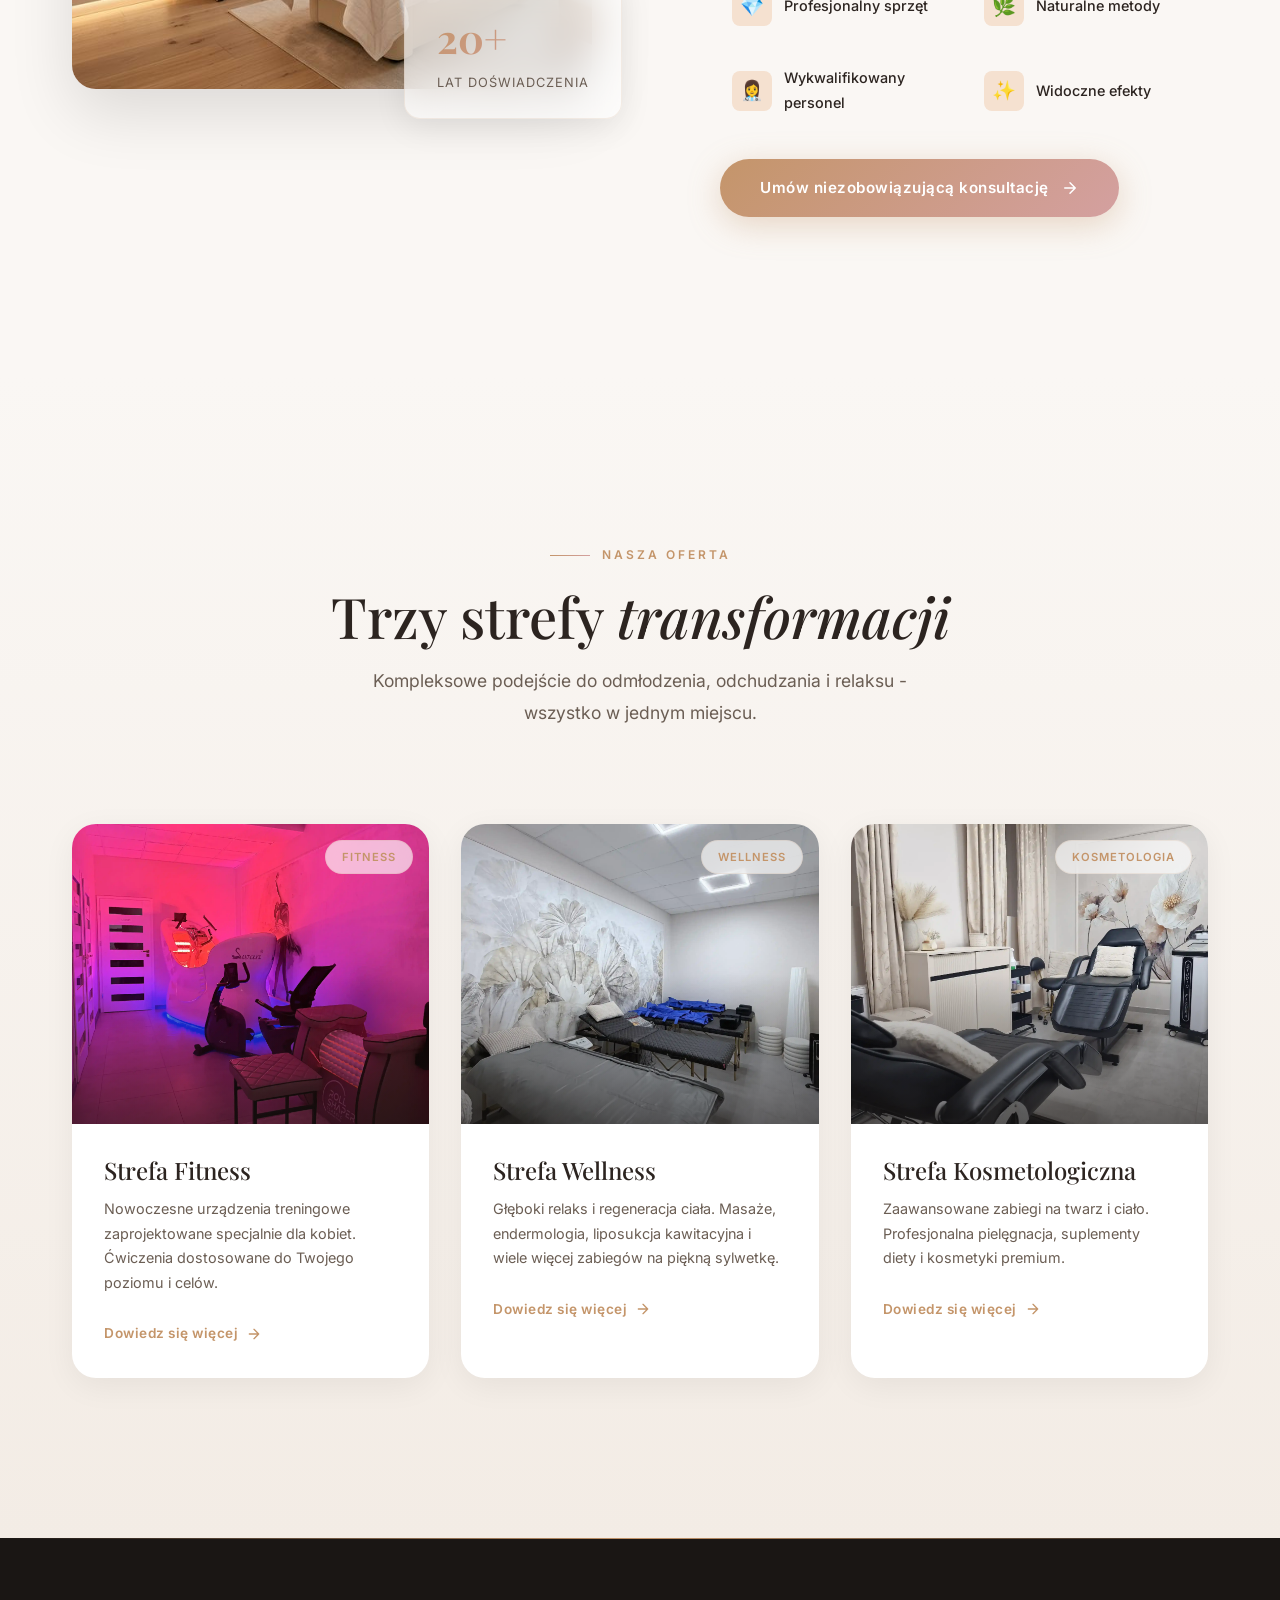
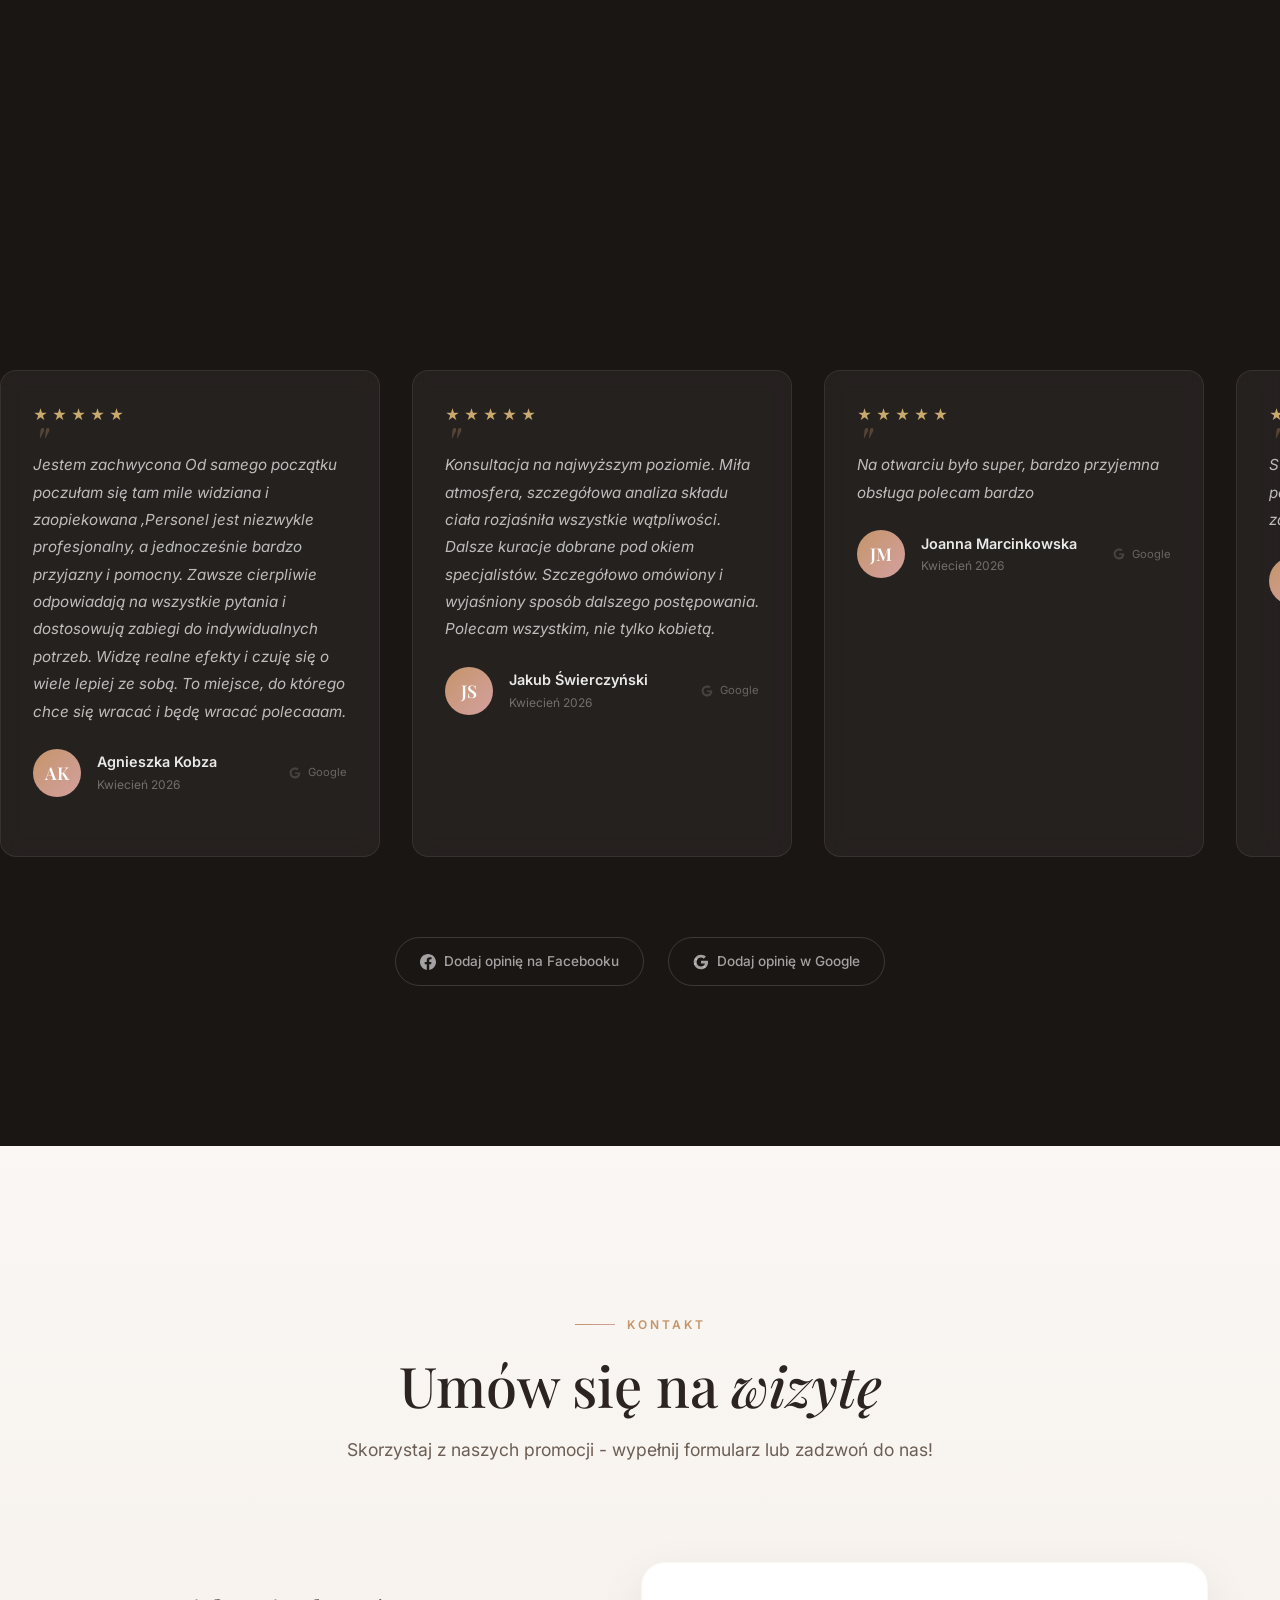
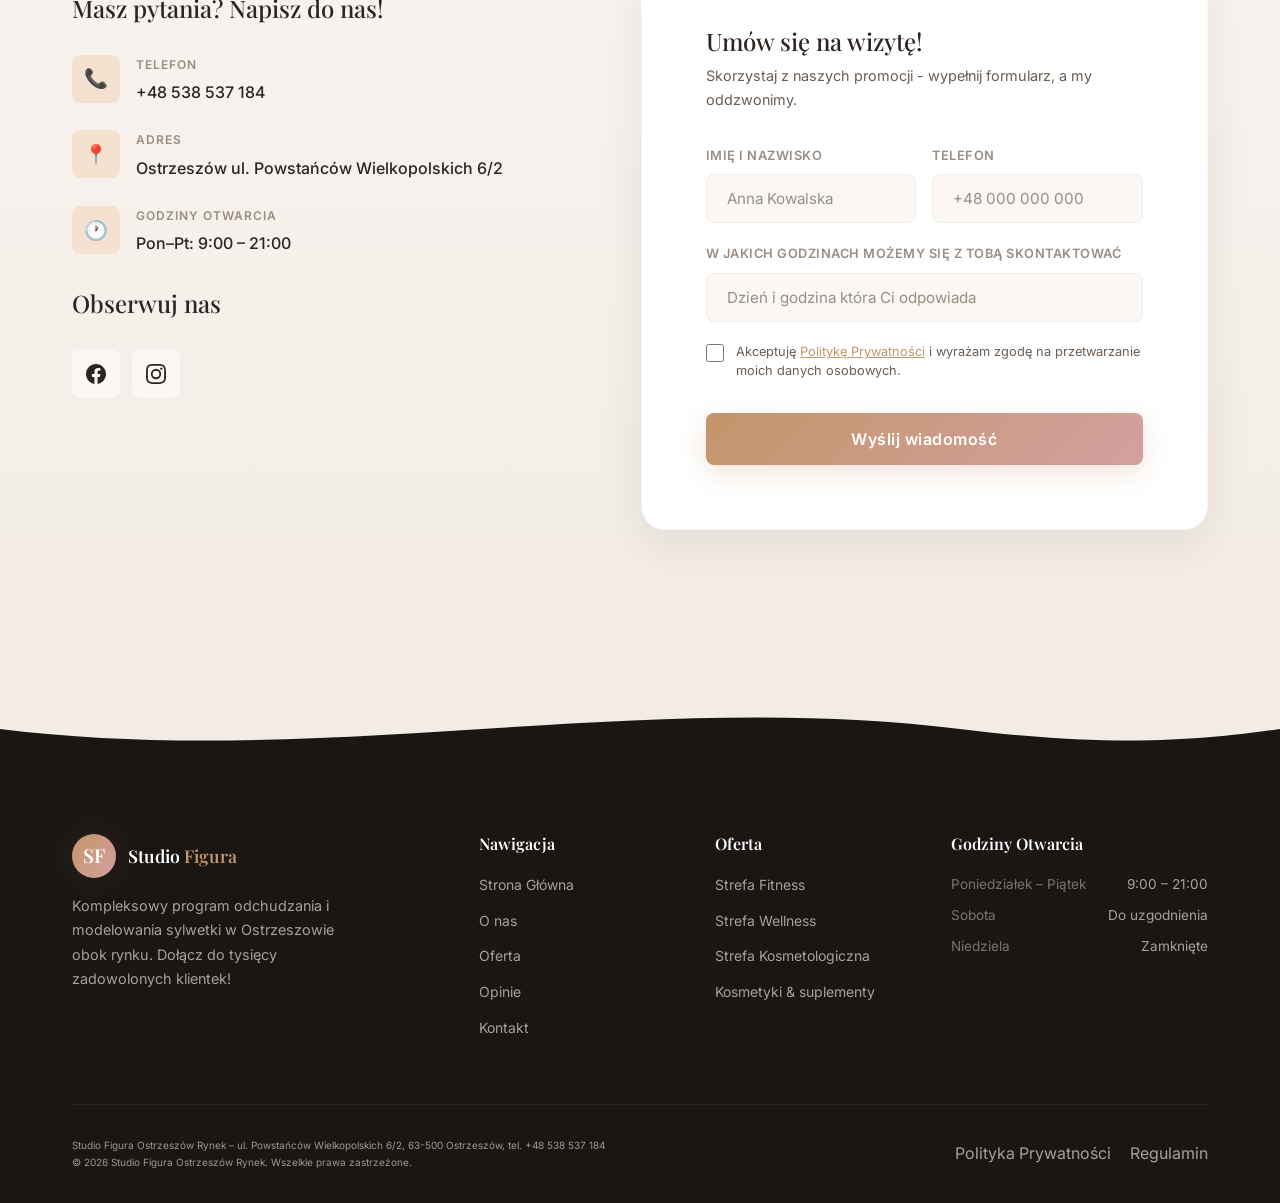
==== commit 03fef309: "Update index.html" ====
--- a/index.html
+++ b/index.html
@@ -14,6 +14,9 @@
   "@type": "BeautySalon",
   "name": "Studio Figura Ostrzeszów Rynek",
   "image": "https://sfostrzeszowrynek.pl/logo.jpg",
+  "url": "https://sfostrzeszowrynek.pl",
+  "telephone": "+48538537184",
+  "priceRange": "$$",
   "address": {
     "@type": "PostalAddress",
     "streetAddress": "Powstańców Wielkopolskich 6/2",
@@ -21,9 +24,26 @@
     "postalCode": "63-500",
     "addressCountry": "PL"
   },
-  "telephone": "+48538537184",
-  "openingHours": "Mo-Fr 09:00-21:00",
-  "url": "https://sfostrzeszowrynek.pl",
+  "geo": {
+    "@type": "GeoCoordinates",
+    "latitude": 51.426462,
+    "longitude": 17.933868
+  },
+  "openingHoursSpecification": {
+    "@type": "OpeningHoursSpecification",
+    "dayOfWeek": [
+      "Monday",
+      "Tuesday",
+      "Wednesday",
+      "Thursday",
+      "Friday"
+    ],
+    "opens": "09:00",
+    "closes": "21:00"
+  },
+  "sameAs": [
+    "https://www.facebook.com/profile.php?id=61580482027238"
+  ],
   "aggregateRating": {
     "@type": "AggregateRating",
     "ratingValue": "5",
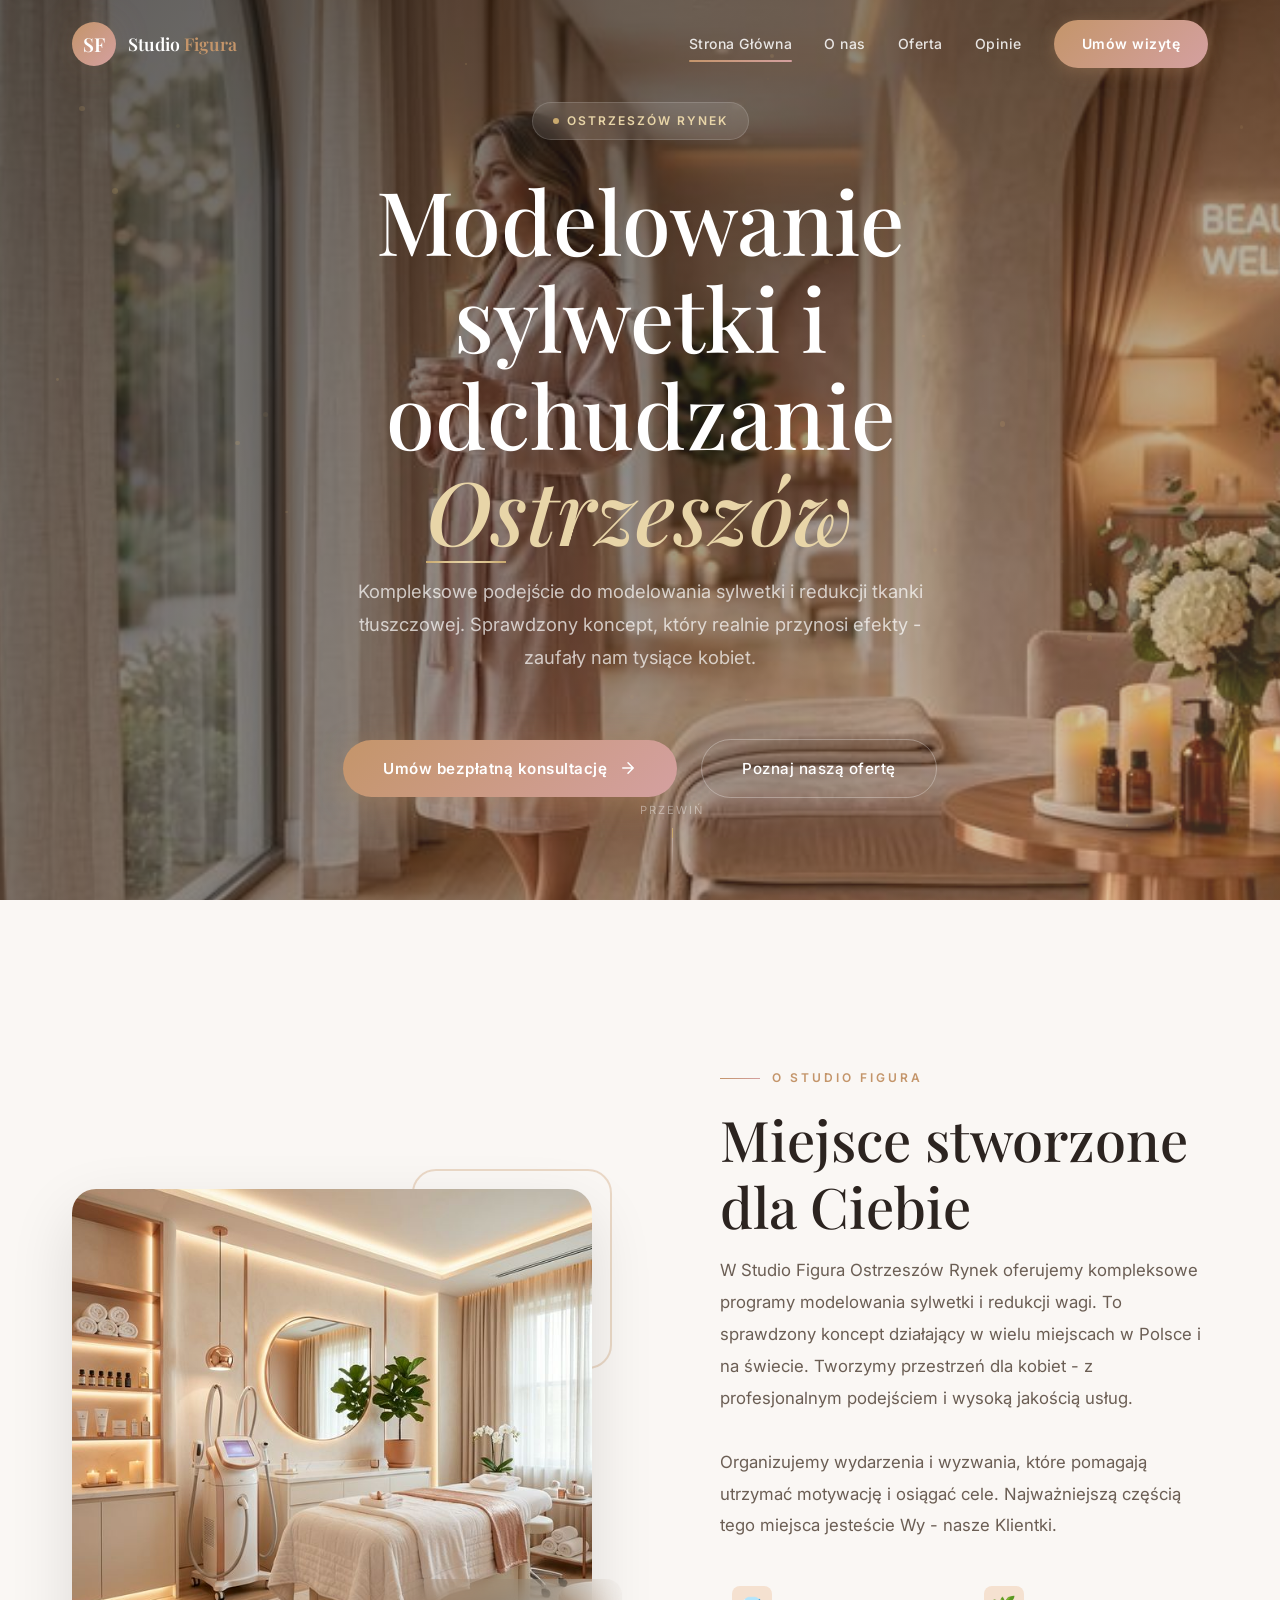
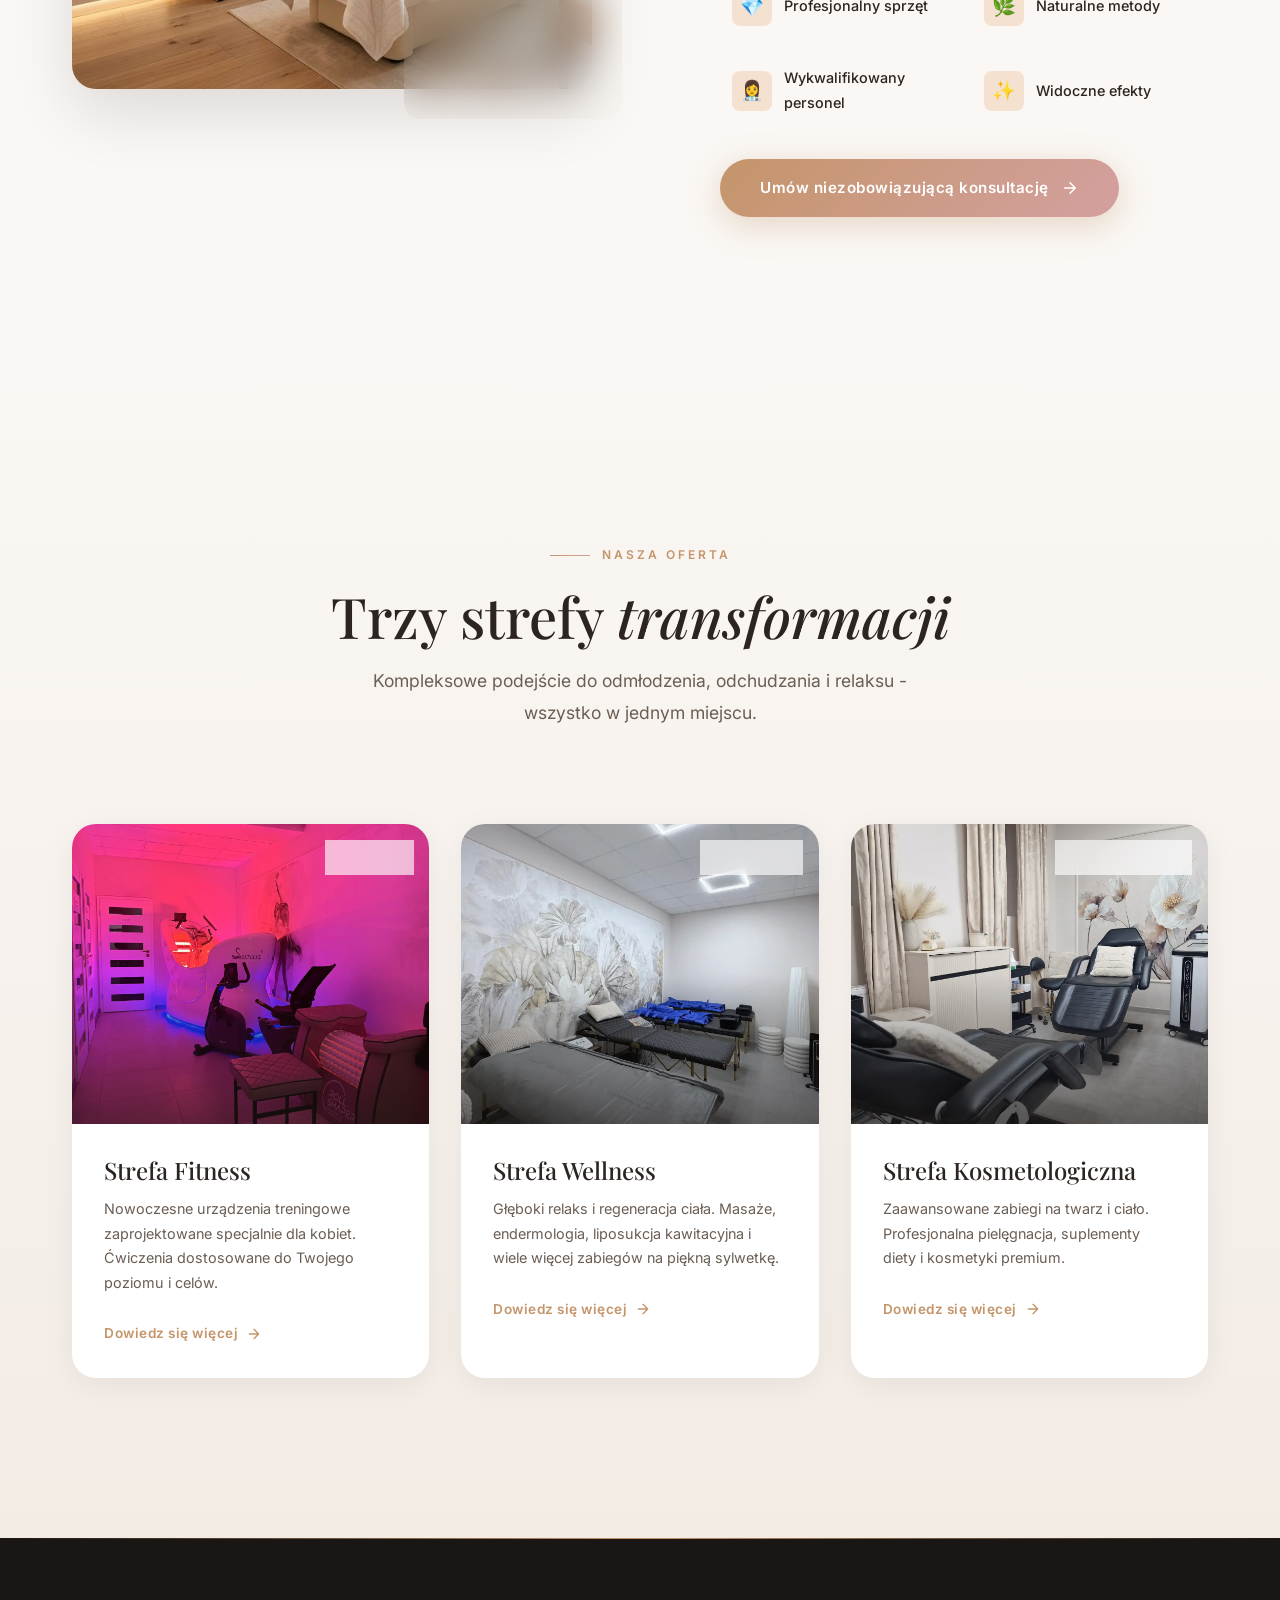
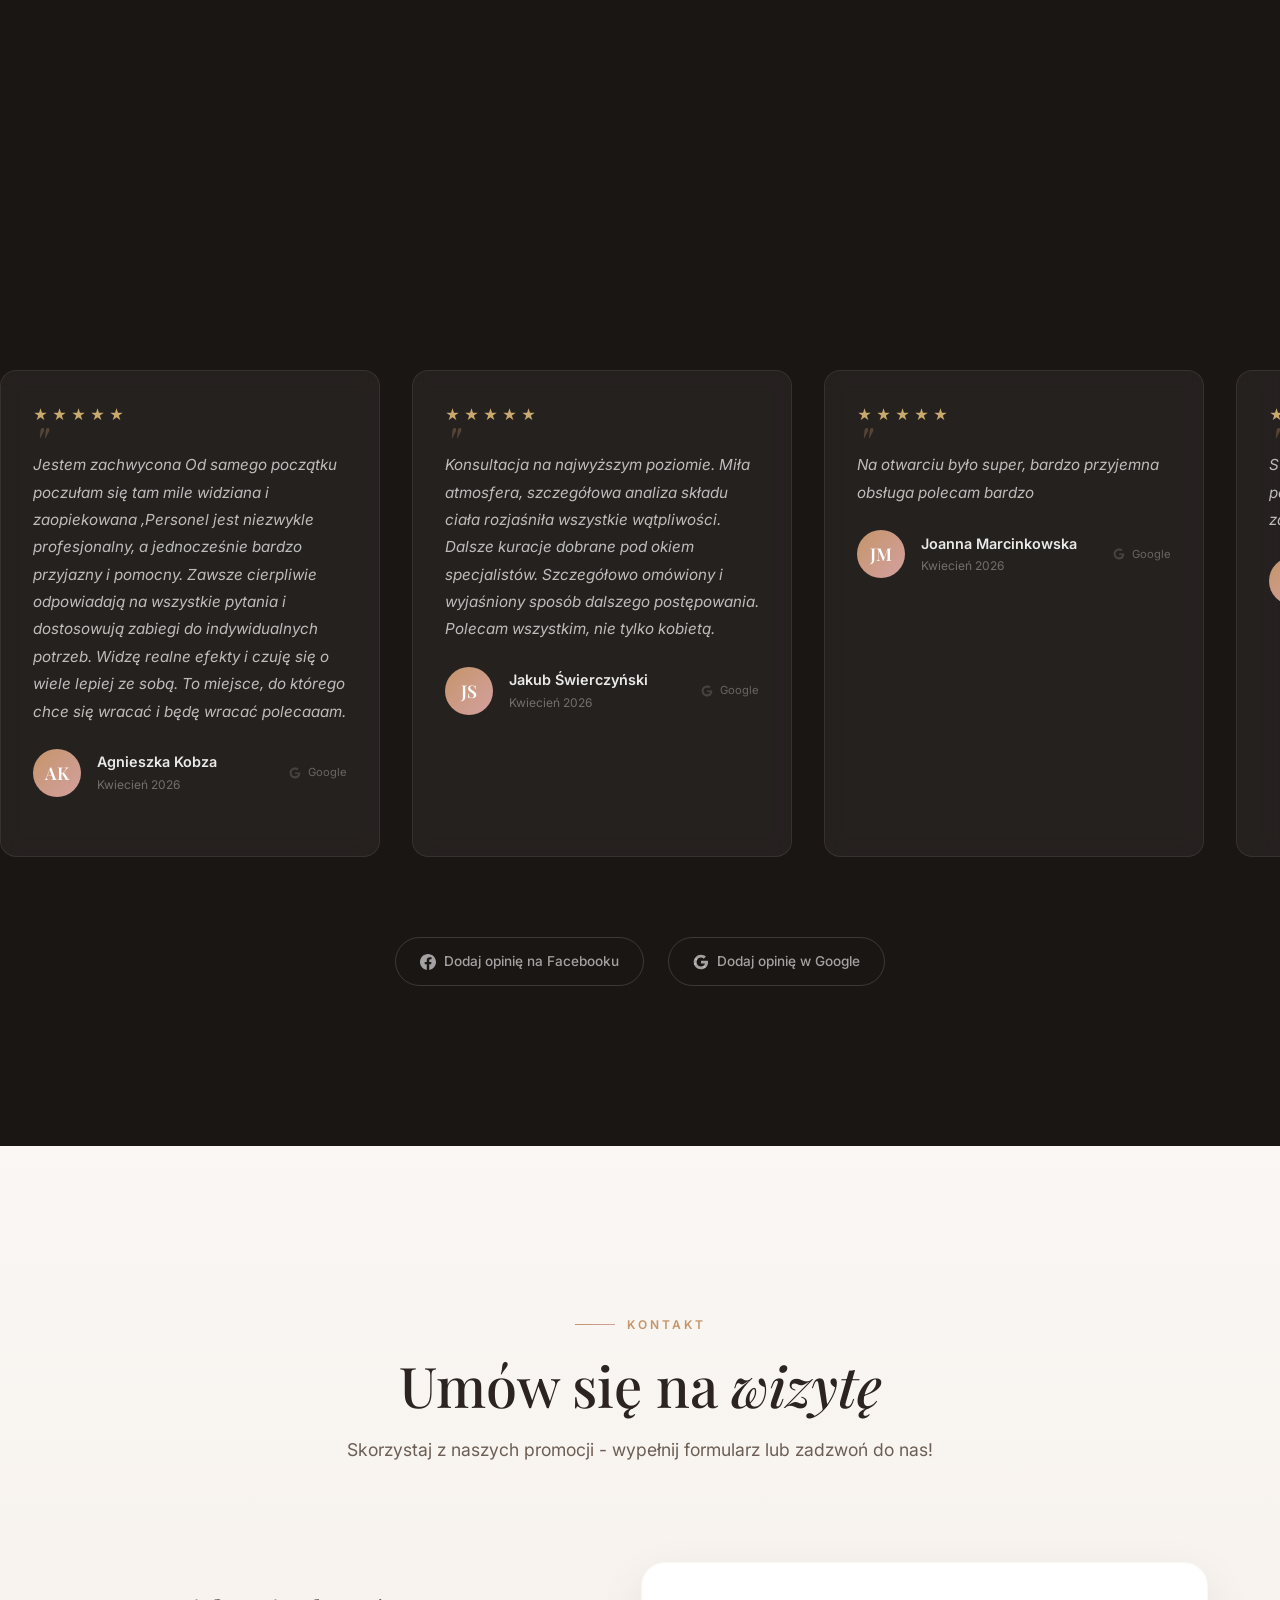
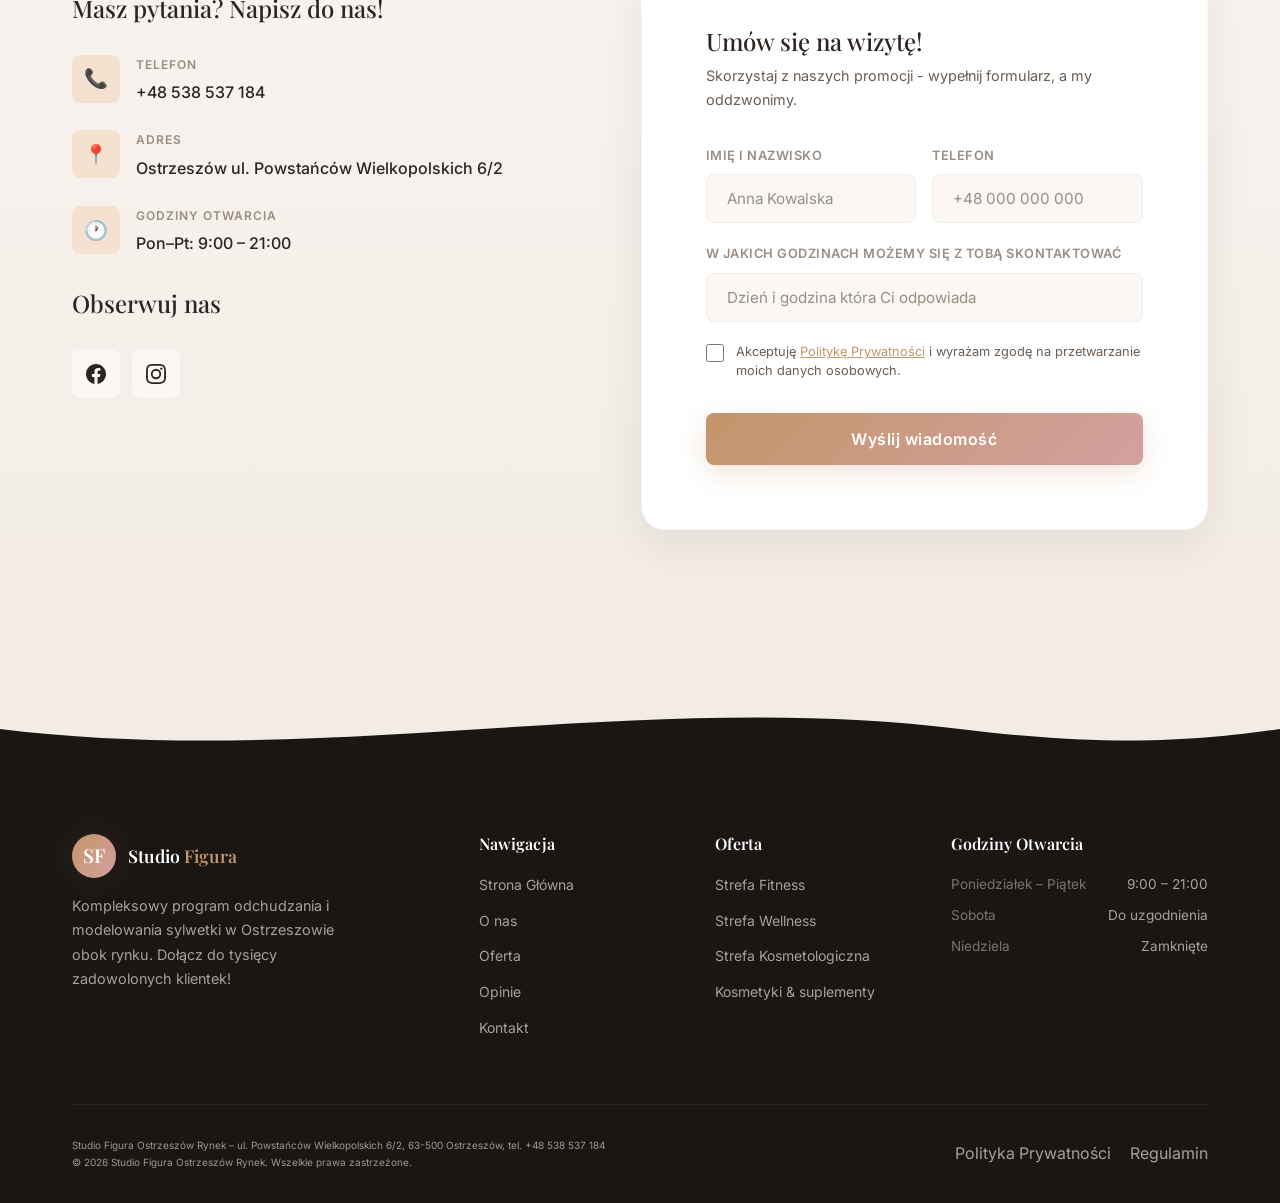
==== commit 2315a55d: "Update index.html" ====
--- a/index.html
+++ b/index.html
@@ -15,7 +15,7 @@
   "name": "Studio Figura Ostrzeszów Rynek",
   "image": "https://sfostrzeszowrynek.pl/logo.jpg",
   "url": "https://sfostrzeszowrynek.pl",
-  "telephone": "+48538537184",
+  "telephone": "+48 538 537 184",
   "priceRange": "$$",
   "address": {
     "@type": "PostalAddress",
@@ -29,6 +29,9 @@
     "latitude": 51.426462,
     "longitude": 17.933868
   },
+  
+  "hasMap": "https://www.google.com/maps?q=Studio+Figura+Ostrzeszów+Rynek",
+  
   "openingHoursSpecification": {
     "@type": "OpeningHoursSpecification",
     "dayOfWeek": [
@@ -46,8 +49,8 @@
   ],
   "aggregateRating": {
     "@type": "AggregateRating",
-    "ratingValue": "5",
-    "reviewCount": "6"
+    "ratingValue": 5,
+    "reviewCount": 6
   }
 }
 </script>
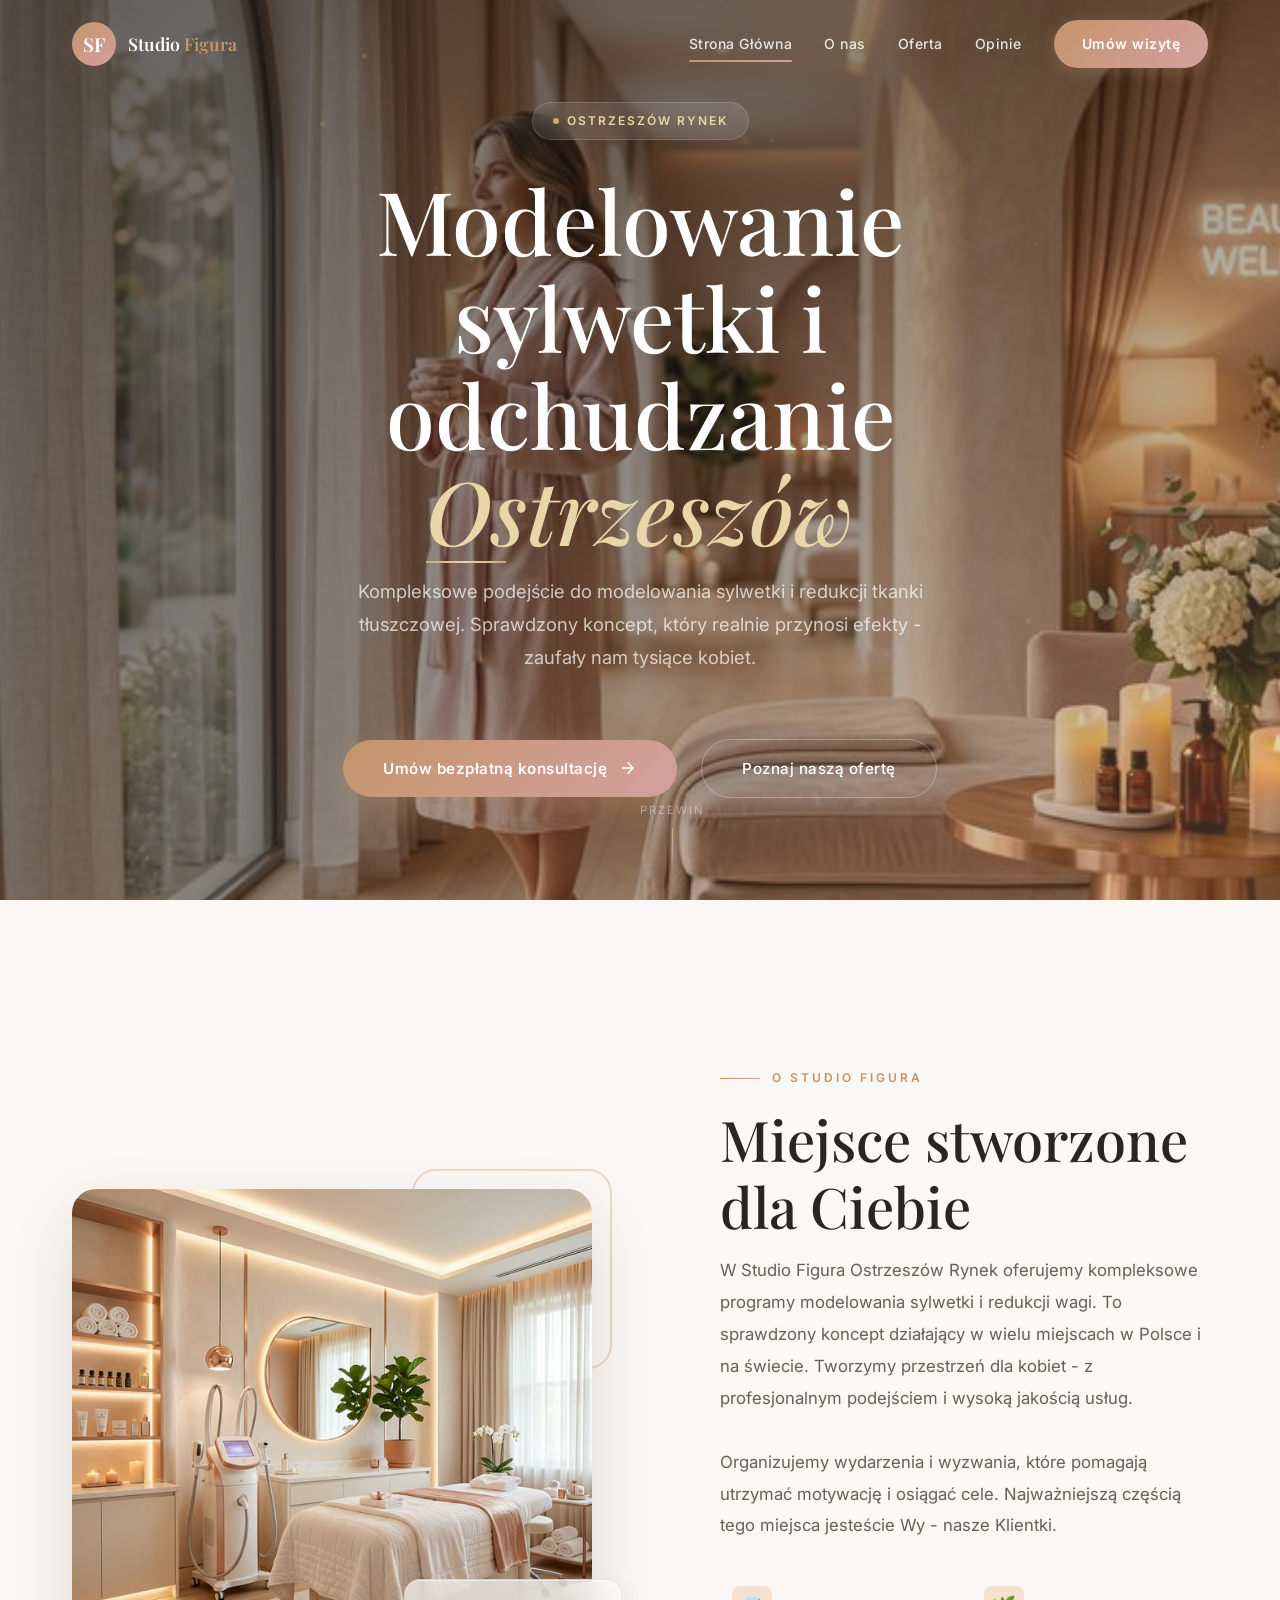
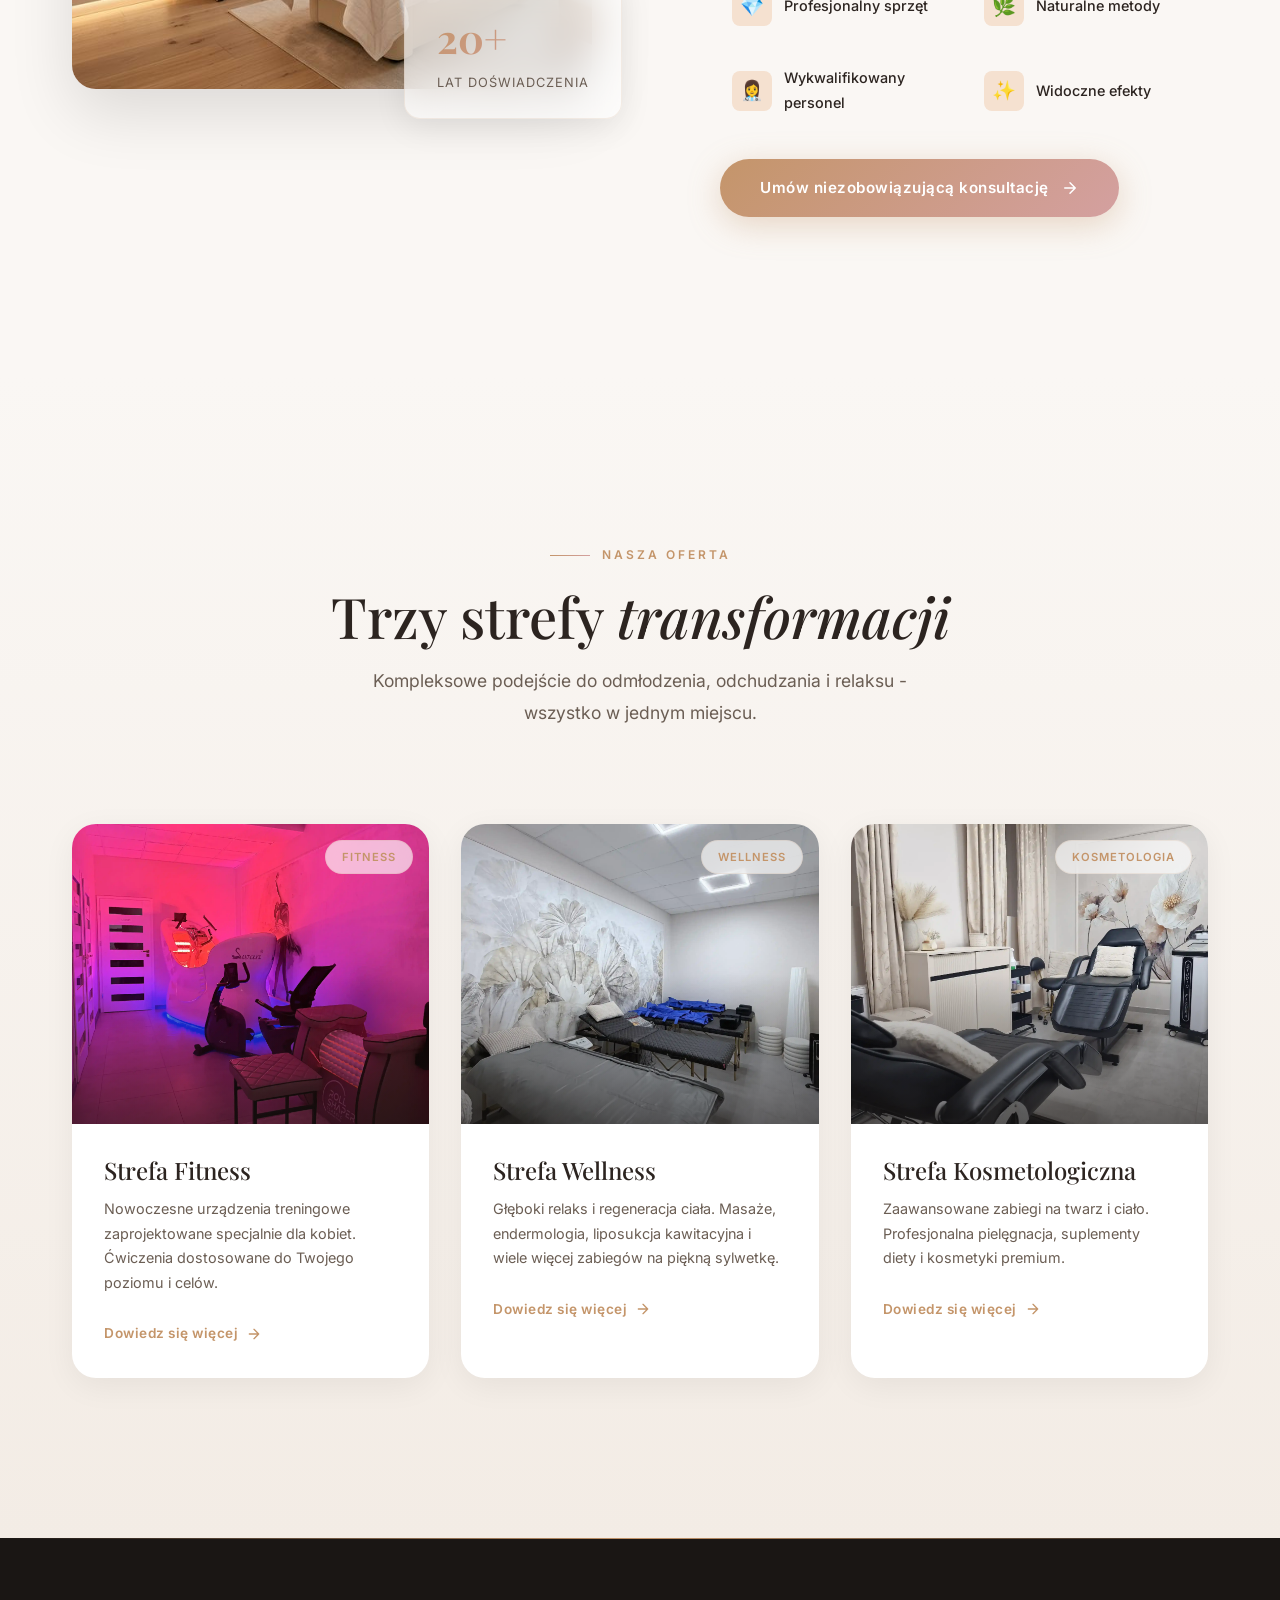
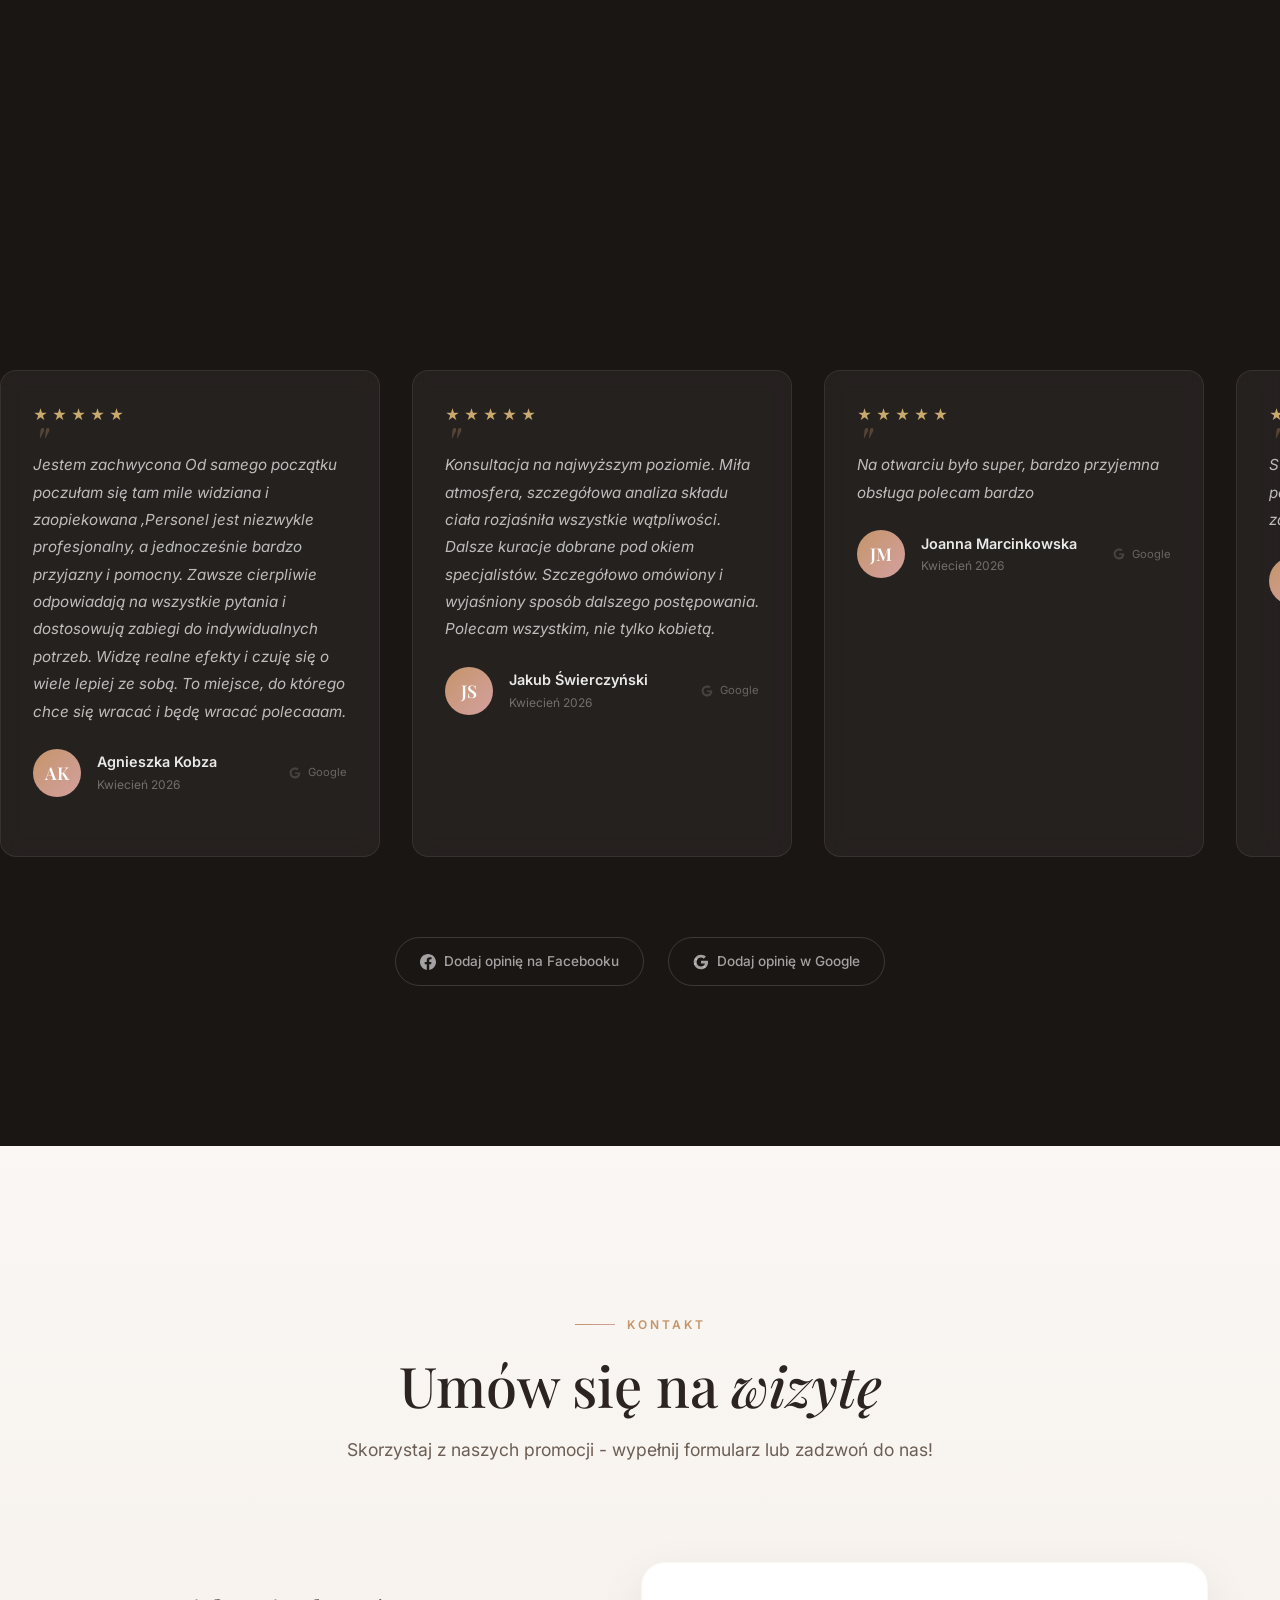
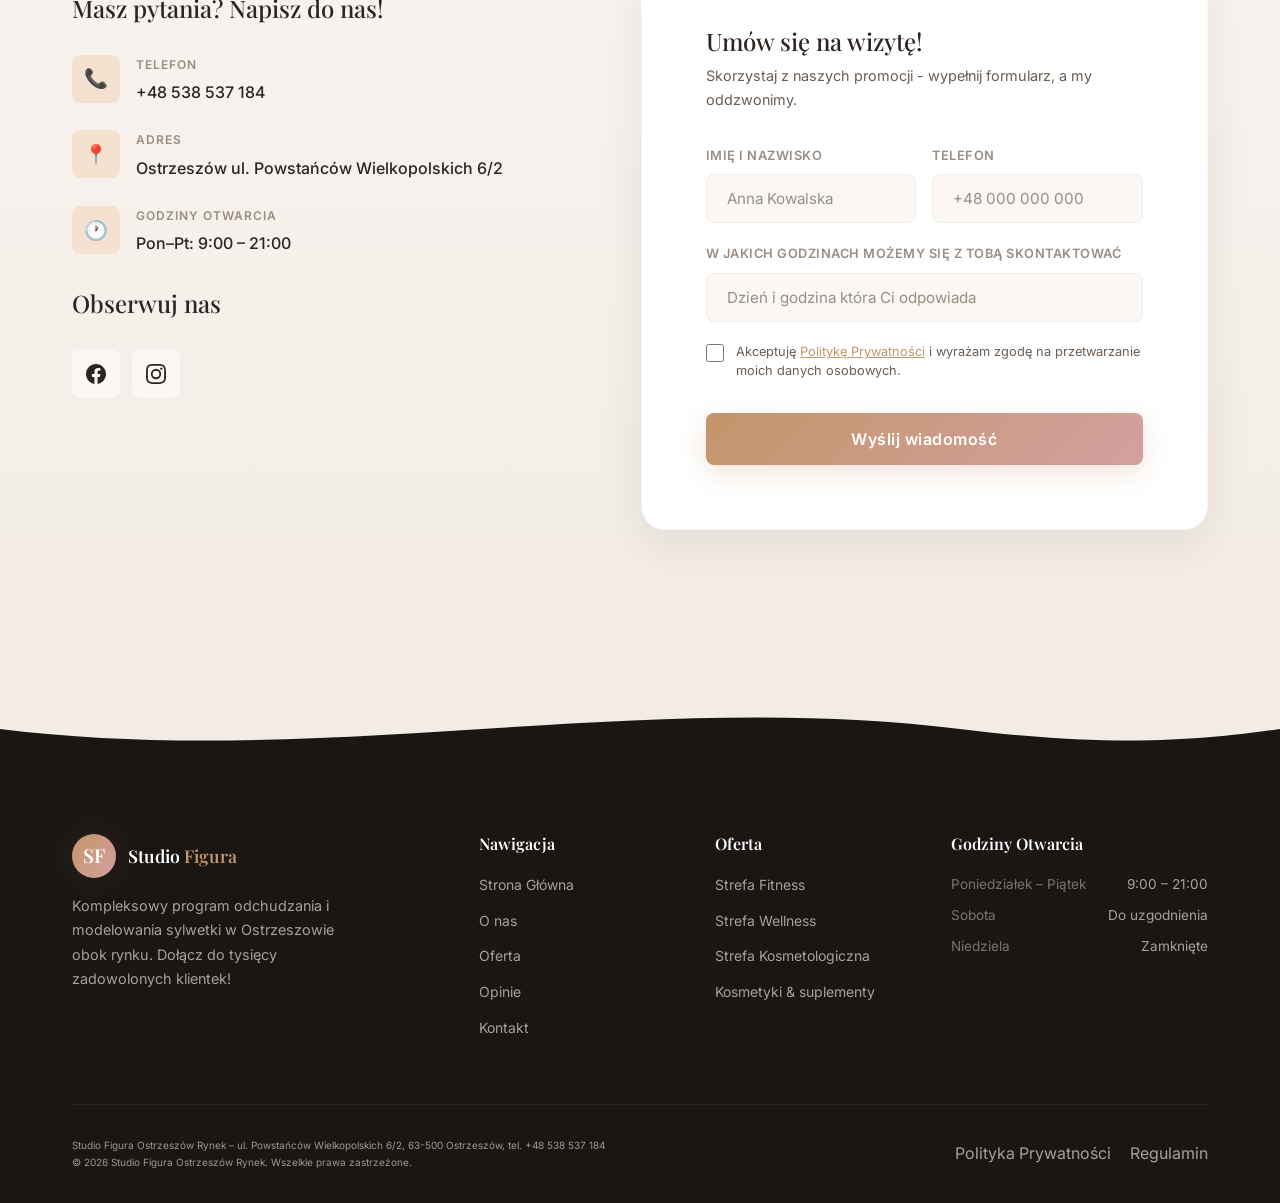
==== commit f8ef691e: "✨ feat: make zone cards clickable and add dedicated subpages - Converted the Fitness, Wellness, and " ====
--- a/index.html
+++ b/index.html
@@ -202,7 +202,7 @@
 
       <div class="services-grid">
         <!-- Fitness -->
-        <div class="service-card anim-hidden">
+        <a href="strefa-fitness.html" class="service-card anim-hidden" style="text-decoration: none; color: inherit; display: block;">
           <div class="service-card-image">
             <img src="images/fitness_zone.webp" alt="Strefa fitness Studio Figura Ostrzeszów trening dla kobiet" loading="lazy">
             <span class="service-card-badge">Fitness</span>
@@ -213,15 +213,15 @@
               Nowoczesne urządzenia treningowe zaprojektowane specjalnie dla kobiet. 
               Ćwiczenia dostosowane do Twojego poziomu i celów.
             </p>
-            <a href="#contact" class="service-card-link">
+            <span class="service-card-link">
               Dowiedz się więcej
               <svg viewBox="0 0 24 24" fill="none" stroke="currentColor" stroke-width="2" stroke-linecap="round" stroke-linejoin="round"><path d="M5 12h14M12 5l7 7-7 7"/></svg>
-            </a>
-          </div>
-        </div>
+            </span>
+          </div>
+        </a>
 
         <!-- Wellness -->
-        <div class="service-card anim-hidden anim-delay-2">
+        <a href="strefa-wellness.html" class="service-card anim-hidden anim-delay-2" style="text-decoration: none; color: inherit; display: block;">
           <div class="service-card-image">
             <img src="images/wellness_zone.webp" alt="Odchudzanie bez ćwiczeń Ostrzeszów zabiegi redukcji tkanki tłuszczowej" loading="lazy">
             <span class="service-card-badge">Wellness</span>
@@ -232,15 +232,15 @@
               Głęboki relaks i regeneracja ciała. Masaże, endermologia, liposukcja kawitacyjna 
               i wiele więcej zabiegów na piękną sylwetkę.
             </p>
-            <a href="#contact" class="service-card-link">
+            <span class="service-card-link">
               Dowiedz się więcej
               <svg viewBox="0 0 24 24" fill="none" stroke="currentColor" stroke-width="2" stroke-linecap="round" stroke-linejoin="round"><path d="M5 12h14M12 5l7 7-7 7"/></svg>
-            </a>
-          </div>
-        </div>
+            </span>
+          </div>
+        </a>
 
         <!-- Cosmetology -->
-        <div class="service-card anim-hidden anim-delay-4">
+        <a href="strefa-kosmetologiczna.html" class="service-card anim-hidden anim-delay-4" style="text-decoration: none; color: inherit; display: block;">
           <div class="service-card-image">
             <img src="images/cosmetology_zone.webp" alt="Endermologia Ostrzeszów redukcja cellulitu i modelowanie ciała" loading="lazy">
             <span class="service-card-badge">Kosmetologia</span>
@@ -251,12 +251,12 @@
               Zaawansowane zabiegi na twarz i ciało. Profesjonalna pielęgnacja, 
               suplementy diety i kosmetyki premium.
             </p>
-            <a href="#contact" class="service-card-link">
+            <span class="service-card-link">
               Dowiedz się więcej
               <svg viewBox="0 0 24 24" fill="none" stroke="currentColor" stroke-width="2" stroke-linecap="round" stroke-linejoin="round"><path d="M5 12h14M12 5l7 7-7 7"/></svg>
-            </a>
-          </div>
-        </div>
+            </span>
+          </div>
+        </a>
       </div>
     </div>
   </section>
